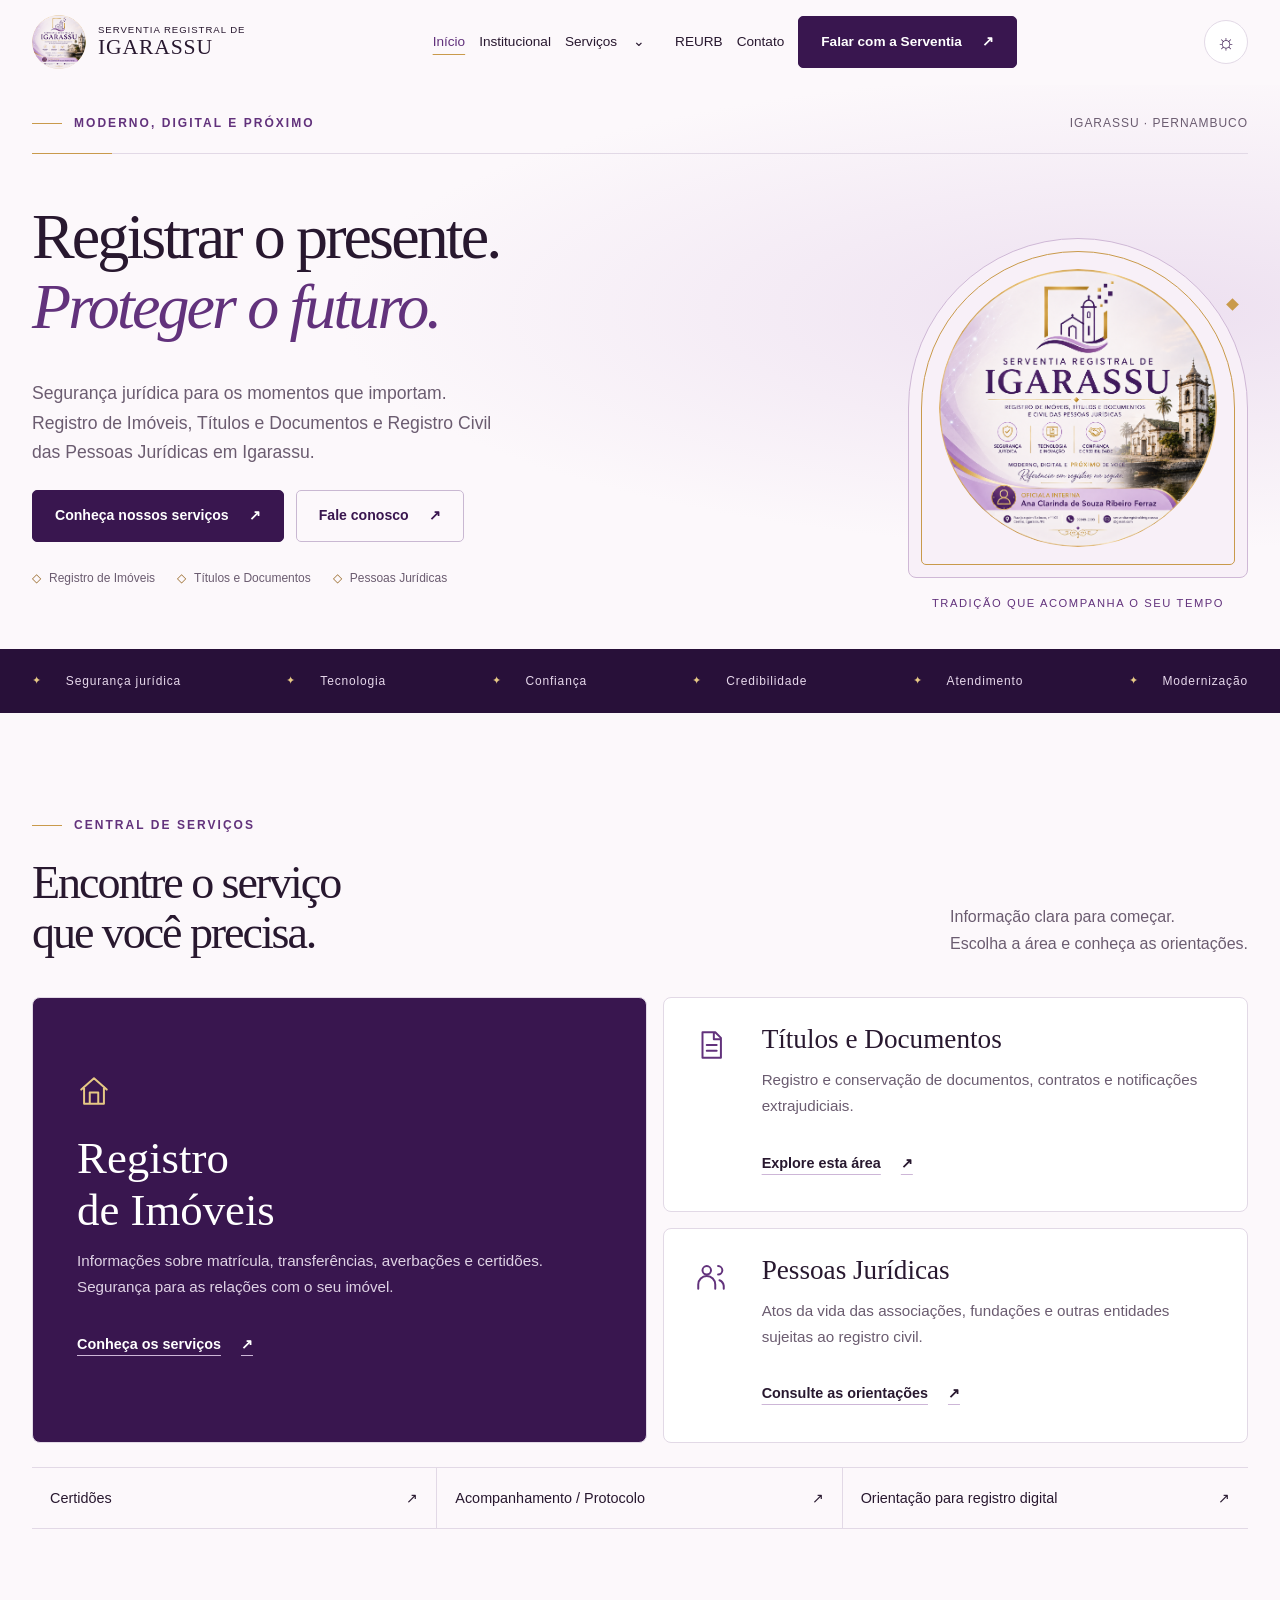
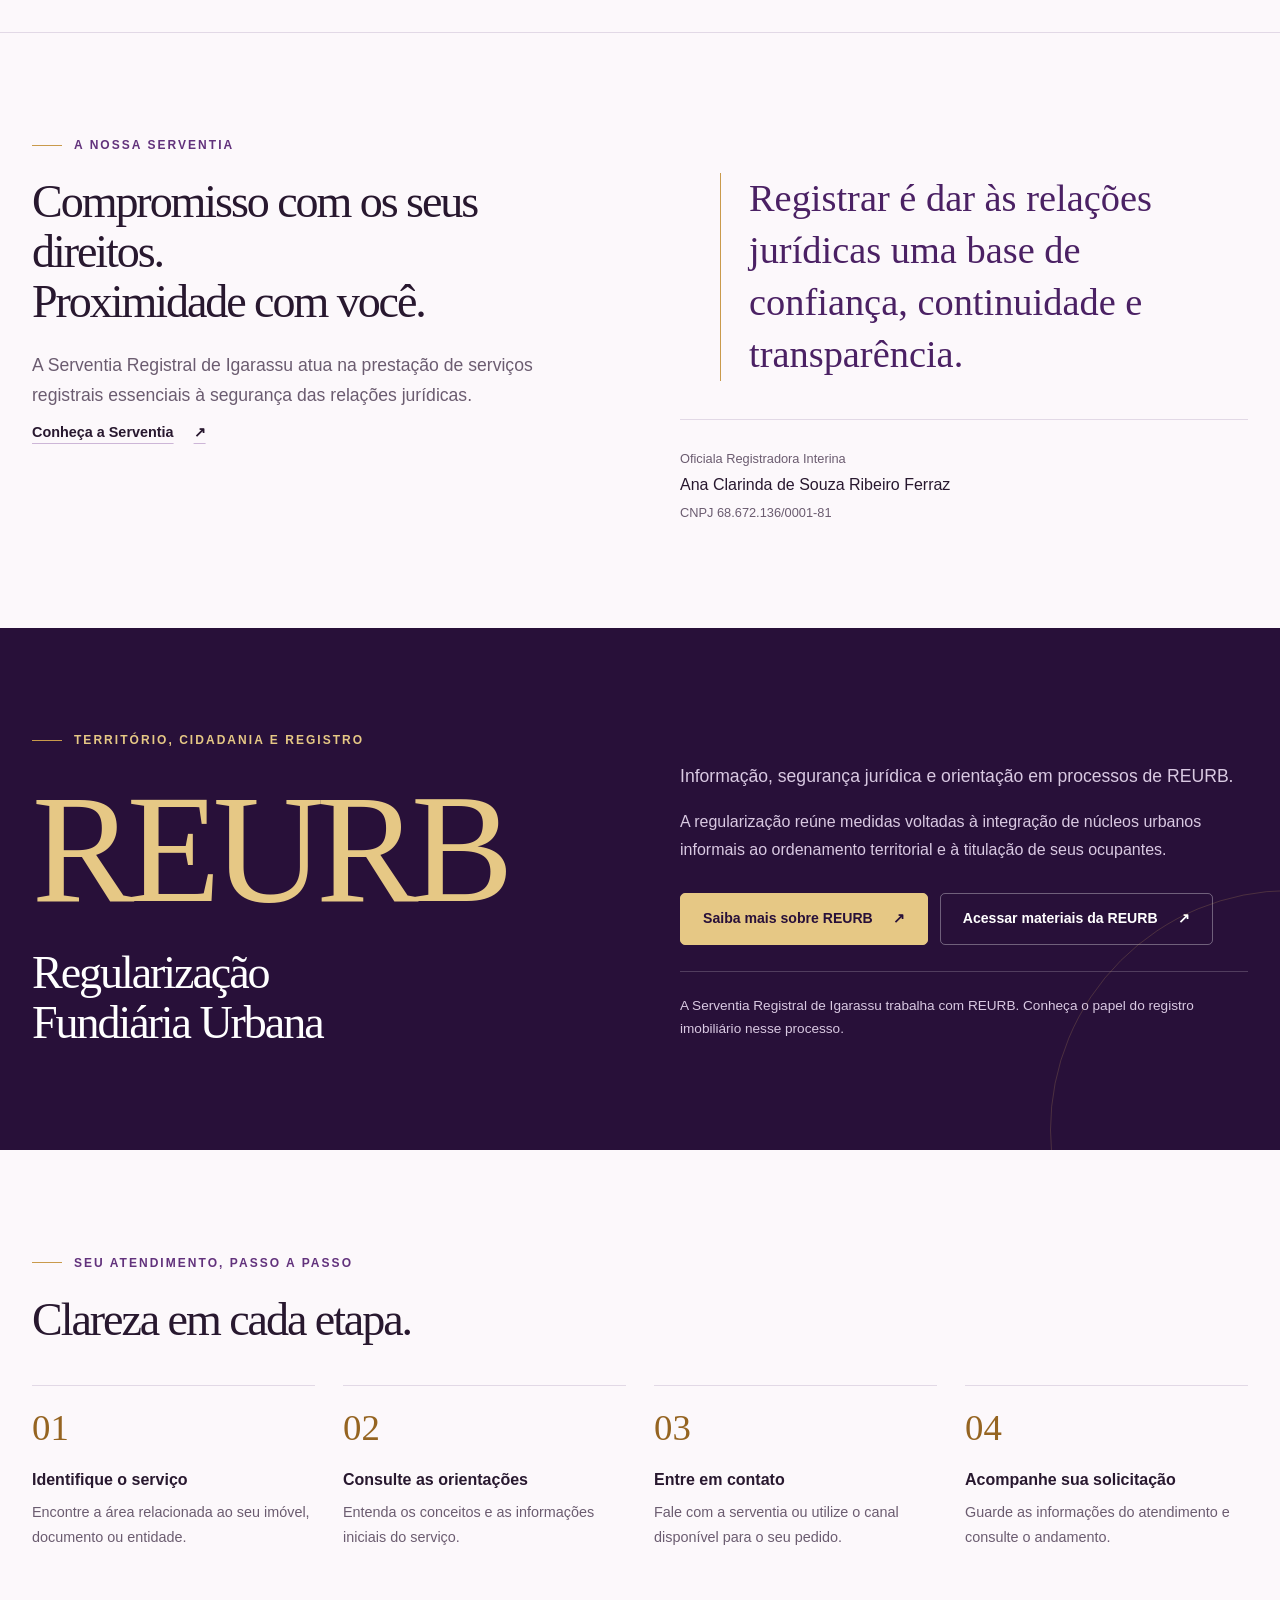
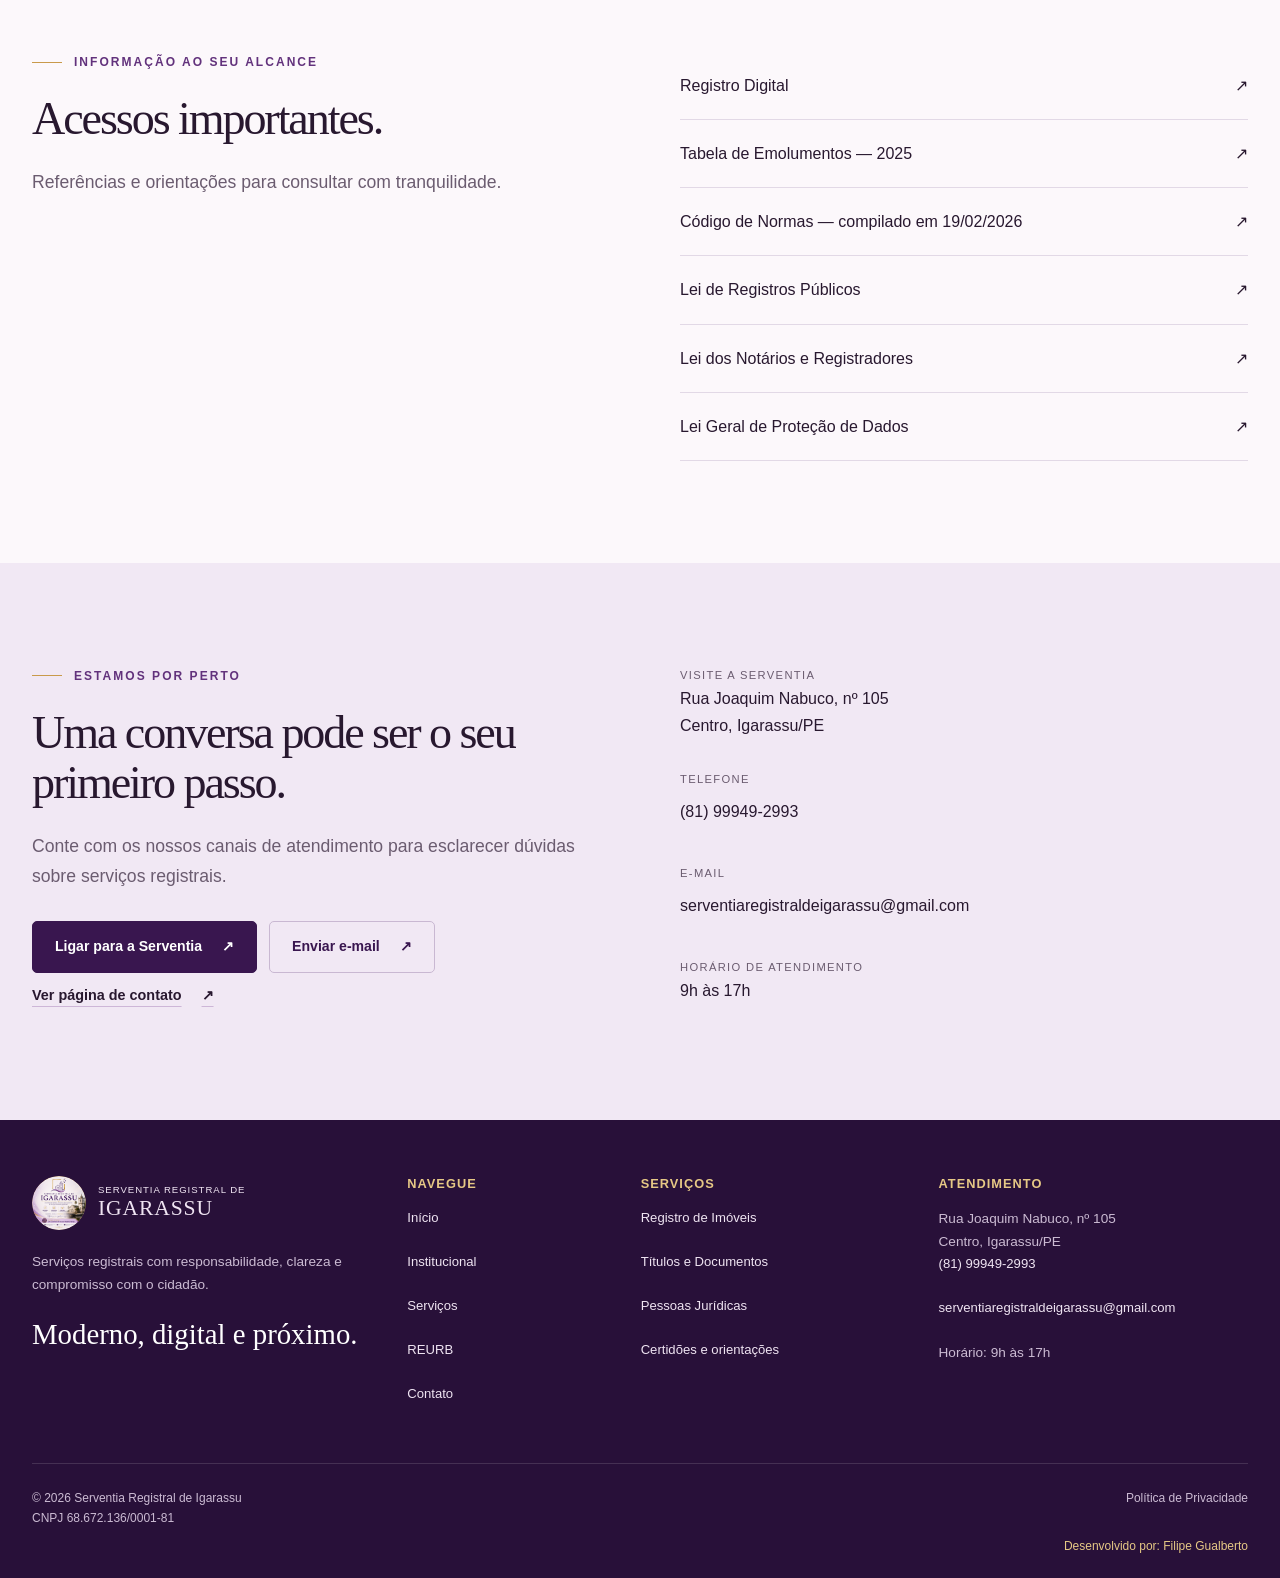
==== index.html @ 83f75b39 "first commit" ====
<!doctype html>
<html lang="pt-BR"><head><meta charset="UTF-8"><meta name="viewport" content="width=device-width, initial-scale=1"><title>Serventia Registral de Igarassu | Registro de Imóveis, Títulos e Documentos e Pessoas Jurídicas</title><meta name="description" content="Serviços registrais em Igarassu: Registro de Imóveis, Títulos e Documentos, Pessoas Jurídicas e REURB. Atendimento das 9h às 17h."><meta name="theme-color" content="#39164f"><link rel="icon" type="image/png" href="img/logo.png"><!-- TODO: definir SITE_CONFIG.siteUrl para inserir canonical e og:url com o domínio oficial. --><meta property="og:type" content="website"><meta property="og:locale" content="pt_BR"><meta property="og:site_name" content="Serventia Registral de Igarassu"><meta property="og:title" content="Serventia Registral de Igarassu | Registro de Imóveis, Títulos e Documentos e Pessoas Jurídicas"><meta property="og:description" content="Serviços registrais em Igarassu: Registro de Imóveis, Títulos e Documentos, Pessoas Jurídicas e REURB. Atendimento das 9h às 17h."><script src="js/theme.js"></script><link rel="stylesheet" href="css/style.css"><script src="js/config.js" defer></script><script src="js/main.js" defer></script></head><body class="home-page"><a class="skip-link" href="#conteudo">Ir para o conteúdo</a><div class="scroll-progress" aria-hidden="true"></div><header class="site-header"><div class="container header-inner"><a class="brand" href="index.html" aria-label="Serventia Registral de Igarassu — Início"><img src="img/logo.png" width="54" height="54" alt="Logo da Serventia Registral de Igarassu"><span><small>Serventia Registral de</small><strong>IGARASSU</strong></span></a><nav class="nav" id="navigation" aria-label="Navegação principal"><a href="index.html" aria-current="page">Início</a><a href="institucional.html" >Institucional</a><div class="dropdown"><div class="dropdown-row"><a href="servicos.html" >Serviços</a><button class="dropdown-toggle" aria-label="Exibir categorias de serviços" aria-expanded="false" aria-controls="service-menu">⌄</button></div><div class="dropdown-menu" id="service-menu" hidden><a href="registro-imoveis.html" >Registro de Imóveis</a><a href="titulos-documentos.html" >Títulos e Documentos</a><a href="pessoas-juridicas.html" >Registro Civil das Pessoas Jurídicas</a></div></div><a href="reurb.html" >REURB</a><a href="contato.html" >Contato</a><a class="button" href="contato.html">Falar com a Serventia<span class="arrow" aria-hidden="true">↗</span></a></nav><div class="header-actions"><button class="theme-toggle" type="button" aria-label="Ativar modo escuro" aria-pressed="false"><span class="theme-sun" aria-hidden="true">☼</span><span class="theme-moon" aria-hidden="true">☾</span></button><button class="menu-toggle" aria-label="Abrir menu" aria-controls="navigation" aria-expanded="false"><span></span><span></span></button></div></div></header><div class="menu-backdrop" hidden></div><main id="conteudo"><section class="hero"><div class="container"><div class="hero-topline"><span class="eyebrow">Moderno, digital e próximo</span><span class="hero-location">IGARASSU · PERNAMBUCO</span></div><div class="hero-layout"><div class="hero-copy"><h1>Registrar o presente.<br><em>Proteger o futuro.</em></h1></div><div class="hero-art"><div class="brand-panel"><img src="img/logo.png" width="1254" height="1254" alt="Identidade oficial da Serventia Registral de Igarassu"></div><p class="hero-signature">Tradição que acompanha o seu tempo</p></div><div class="hero-bottom"><div><p class="lead">Segurança jurídica para os momentos que importam. Registro de Imóveis, Títulos e Documentos e Registro Civil das Pessoas Jurídicas em Igarassu.</p><div class="actions"><a class="button" href="servicos.html">Conheça nossos serviços<span class="arrow" aria-hidden="true">↗</span></a><a class="button secondary" href="contato.html">Fale conosco<span class="arrow" aria-hidden="true">↗</span></a></div><div class="hero-services"><span>Registro de Imóveis</span><span>Títulos e Documentos</span><span>Pessoas Jurídicas</span></div></div></div></div></div></section><div class="principles"><div class="container principle-track"><span>Segurança jurídica</span><span>Tecnologia</span><span>Confiança</span><span>Credibilidade</span><span>Atendimento</span><span>Modernização</span></div></div><section class="section"><div class="container"><div class="section-heading reveal"><div><div class="eyebrow">Central de serviços</div><h2>Encontre o serviço<br>que você precisa.</h2></div><p>Informação clara para começar.<br>Escolha a área e conheça as orientações.</p></div><div class="service-grid"><article class="service-card featured reveal"><svg class="icon" viewBox="0 0 24 24" aria-hidden="true"><path d="m3 11 9-8 9 8M5 9v12h14V9M9 21v-8h6v8"/></svg><h3>Registro<br>de Imóveis</h3><p>Informações sobre matrícula, transferências, averbações e certidões. Segurança para as relações com o seu imóvel.</p><a class="text-link" href="registro-imoveis.html">Conheça os serviços<span class="arrow" aria-hidden="true">↗</span></a></article><article class="service-card reveal" data-delay="100"><svg class="icon" viewBox="0 0 24 24" aria-hidden="true"><path d="M6 3h9l4 4v14H6zM14 3v5h5M9 12h7M9 16h7"/></svg><h3>Títulos e Documentos</h3><p>Registro e conservação de documentos, contratos e notificações extrajudiciais.</p><a class="text-link" href="titulos-documentos.html">Explore esta área<span class="arrow" aria-hidden="true">↗</span></a></article><article class="service-card reveal" data-delay="200"><svg class="icon" viewBox="0 0 24 24" aria-hidden="true"><circle cx="9" cy="8" r="3"/><path d="M3 21v-3a6 6 0 0 1 12 0v3M17 5a3 3 0 0 1 0 6M18 15a5 5 0 0 1 3 4v2"/></svg><h3>Pessoas Jurídicas</h3><p>Atos da vida das associações, fundações e outras entidades sujeitas ao registro civil.</p><a class="text-link" href="pessoas-juridicas.html">Consulte as orientações<span class="arrow" aria-hidden="true">↗</span></a></article></div><div class="shortcuts"><a href="contato.html?servico=certidoes">Certidões <span class="arrow" aria-hidden="true">↗</span></a><a href="contato.html?servico=protocolo">Acompanhamento / Protocolo <span class="arrow" aria-hidden="true">↗</span></a><!-- TODO: configurar URL oficial do registro digital em config.js --><a href="contato.html?servico=digital" data-config-link="registroDigital">Orientação para registro digital <span class="arrow" aria-hidden="true">↗</span></a></div></div></section><section class="section institutional-home"><div class="container split"><div class="reveal"><div class="eyebrow">A nossa serventia</div><h2>Compromisso com os seus direitos.<br>Proximidade com você.</h2><p class="lead">A Serventia Registral de Igarassu atua na prestação de serviços registrais essenciais à segurança das relações jurídicas.</p><a class="text-link" href="institucional.html">Conheça a Serventia<span class="arrow" aria-hidden="true">↗</span></a></div><div class="reveal reveal-right"><blockquote class="editorial-quote">Registrar é dar às relações jurídicas uma base de confiança, continuidade e transparência.</blockquote><div class="official"><small>Oficiala Registradora Interina</small><strong>Ana Clarinda de Souza Ribeiro Ferraz</strong><small>CNPJ 68.672.136/0001-81</small></div></div></div></section><section class="section reurb-feature"><div class="container split"><div class="reveal"><div class="eyebrow">Território, cidadania e registro</div><span class="display">REURB</span><h2>Regularização<br>Fundiária Urbana</h2></div><div class="reveal"><p class="lead">Informação, segurança jurídica e orientação em processos de REURB.</p><p>A regularização reúne medidas voltadas à integração de núcleos urbanos informais ao ordenamento territorial e à titulação de seus ocupantes.</p><div class="actions"><a class="button gold" href="reurb.html">Saiba mais sobre REURB<span class="arrow" aria-hidden="true">↗</span></a><a class="button secondary reurb-drive" href="https://drive.google.com/drive/folders/1uuD1lrPmMU7AxN7tnDuBhAUB9ZWE62L7" target="_blank" rel="noopener noreferrer">Acessar materiais da REURB <span class="arrow" aria-hidden="true">↗</span></a></div><p class="reurb-note">A Serventia Registral de Igarassu trabalha com REURB. Conheça o papel do registro imobiliário nesse processo.</p></div></div></section><section class="section"><div class="container"><div class="eyebrow">Seu atendimento, passo a passo</div><h2>Clareza em cada etapa.</h2><div class="journey"><article class="reveal" data-delay="0"><span class="step">01</span><h3>Identifique o serviço</h3><p>Encontre a área relacionada ao seu imóvel, documento ou entidade.</p></article><article class="reveal" data-delay="80"><span class="step">02</span><h3>Consulte as orientações</h3><p>Entenda os conceitos e as informações iniciais do serviço.</p></article><article class="reveal" data-delay="160"><span class="step">03</span><h3>Entre em contato</h3><p>Fale com a serventia ou utilize o canal disponível para o seu pedido.</p></article><article class="reveal" data-delay="240"><span class="step">04</span><h3>Acompanhe sua solicitação</h3><p>Guarde as informações do atendimento e consulte o andamento.</p></article></div></div></section><section class="section" style="padding-top:0"><div class="container split"><div><div class="eyebrow">Informação ao seu alcance</div><h2>Acessos importantes.</h2><p class="lead">Referências e orientações para consultar com tranquilidade.</p></div><div class="legal-links"><a href="https://ridigital.org.br/" target="_blank" rel="noopener noreferrer">Registro Digital <span aria-hidden="true">↗</span><span class="visually-hidden"> (abre em nova aba)</span></a><a href="https://portal.tjpe.jus.br/documents/d/corregedoria/tabela-emolumentos-2025-pdf" target="_blank" rel="noopener noreferrer">Tabela de Emolumentos — 2025 <span aria-hidden="true">↗</span><span class="visually-hidden"> (abre em nova aba)</span></a><a href="https://portal.tjpe.jus.br/documents/d/corregedoria/codigo-de-normas-compilado-novo-19-02-2026-pdf" target="_blank" rel="noopener noreferrer">Código de Normas — compilado em 19/02/2026 <span aria-hidden="true">↗</span><span class="visually-hidden"> (abre em nova aba)</span></a><a href="https://www.planalto.gov.br/ccivil_03/leis/l6015compilada.htm" target="_blank" rel="noopener noreferrer">Lei de Registros Públicos <span aria-hidden="true">↗</span><span class="visually-hidden"> (abre em nova aba)</span></a><a href="https://www.planalto.gov.br/ccivil_03/leis/l8935.htm" target="_blank" rel="noopener noreferrer">Lei dos Notários e Registradores <span aria-hidden="true">↗</span><span class="visually-hidden"> (abre em nova aba)</span></a><a href="https://www.planalto.gov.br/ccivil_03/_ato2015-2018/2018/lei/l13709.htm" target="_blank" rel="noopener noreferrer">Lei Geral de Proteção de Dados <span aria-hidden="true">↗</span><span class="visually-hidden"> (abre em nova aba)</span></a></div></div></section><section class="section contact-banner"><div class="container split"><div class="reveal"><div class="eyebrow">Estamos por perto</div><h2>Uma conversa pode ser o seu primeiro passo.</h2><p class="lead">Conte com os nossos canais de atendimento para esclarecer dúvidas sobre serviços registrais.</p><div class="actions"><a class="button" href="tel:+5581999492993">Ligar para a Serventia <span class="arrow" aria-hidden="true">↗</span></a><a class="button secondary" href="https://mail.google.com/mail/?view=cm&amp;fs=1&amp;to=serventiaregistraldeigarassu%40gmail.com&amp;su=&amp;body=" target="_blank" rel="noopener noreferrer">Enviar e-mail <span class="arrow" aria-hidden="true">↗</span></a></div><a class="text-link" href="contato.html">Ver página de contato<span class="arrow" aria-hidden="true">↗</span></a></div><div class="contact-lines reveal"><div><small>Visite a serventia</small>Rua Joaquim Nabuco, nº 105<br>Centro, Igarassu/PE</div><div><small>Telefone</small><a href="tel:+5581999492993">(81) 99949-2993</a></div><div><small>E-mail</small><a href="https://mail.google.com/mail/?view=cm&amp;fs=1&amp;to=serventiaregistraldeigarassu%40gmail.com&amp;su=&amp;body=" target="_blank" rel="noopener noreferrer">serventiaregistraldeigarassu@gmail.com</a></div><div><small>Horário de atendimento</small>9h às 17h</div></div></div></section></main><footer class="site-footer"><div class="container"><div class="footer-grid"><div><a class="brand" href="index.html" aria-label="Serventia Registral de Igarassu — Início"><img src="img/logo.png" width="54" height="54" alt="Logo da Serventia Registral de Igarassu"><span><small>Serventia Registral de</small><strong>IGARASSU</strong></span></a><p>Serviços registrais com responsabilidade, clareza e compromisso com o cidadão.</p><div class="footer-tagline">Moderno, digital e próximo.</div></div><div><h2>NAVEGUE</h2><a href="index.html">Início</a><a href="institucional.html">Institucional</a><a href="servicos.html">Serviços</a><a href="reurb.html">REURB</a><a href="contato.html">Contato</a></div><div><h2>SERVIÇOS</h2><a href="registro-imoveis.html">Registro de Imóveis</a><a href="titulos-documentos.html">Títulos e Documentos</a><a href="pessoas-juridicas.html">Pessoas Jurídicas</a><a href="contato.html?servico=certidoes">Certidões e orientações</a></div><div><h2>ATENDIMENTO</h2><p>Rua Joaquim Nabuco, nº 105<br>Centro, Igarassu/PE</p><a href="tel:+5581999492993">(81) 99949-2993</a><a href="https://mail.google.com/mail/?view=cm&amp;fs=1&amp;to=serventiaregistraldeigarassu%40gmail.com&amp;su=&amp;body=" target="_blank" rel="noopener noreferrer">serventiaregistraldeigarassu@gmail.com</a><p>Horário: 9h às 17h</p></div></div><div class="footer-bottom"><span>© <span data-year>2026</span> Serventia Registral de Igarassu<br>CNPJ 68.672.136/0001-81</span><div class="footer-credit"><a href="politica-privacidade.html">Política de Privacidade</a><span>Desenvolvido por: Filipe Gualberto</span></div></div></div></footer></body></html>
---- css/style.css ----
/* 1. Reset */
*,*::before,*::after{box-sizing:border-box}body,h1,h2,h3,p,figure{margin:0}img,svg{max-width:100%}button,input,textarea,select{font:inherit}button,a{-webkit-tap-highlight-color:transparent}button{cursor:pointer}a{color:inherit}img{display:block}button{color:inherit}[hidden]{display:none!important}
/* 2. Variáveis */
:root{--purple-950:#281039;--purple-900:#39164f;--purple-800:#4b2164;--purple-700:#62327c;--purple-500:#8752a0;--gold-700:#956421;--gold-600:#c99a4b;--gold-500:#d2a65c;--gold-300:#e6c885;--lilac-200:#e5d3eb;--lilac-100:#f1e8f4;--pearl:#fcf8fb;--surface:#fff;--text:#28182f;--text-soft:#6b5c70;--line:#e2d9e6;--container:1240px;--radius-sm:8px;--radius-md:18px;--radius-lg:28px;--shadow:0 16px 40px #2d123d0b;--header-height:84px;--space:clamp(64px,8vw,112px);--transition:280ms cubic-bezier(.2,.7,.3,1)}
/* 3. Base */
html{scroll-behavior:smooth;scroll-padding-top:110px}body{background:var(--pearl);color:var(--text);font-family:Arial,Helvetica,sans-serif;font-size:16px;line-height:1.7}a{text-decoration:none}p+p{margin-top:16px}::selection{background:var(--lilac-200)}:focus-visible{outline:3px solid var(--gold-700);outline-offset:5px}main{min-height:65vh}section[id]{scroll-margin-top:110px}
/* 4. Tipografia */
h1,h2,.display{font-family:Georgia,'Times New Roman',serif;font-weight:400;letter-spacing:-.045em;line-height:1.08}h1{font-size:clamp(2.5rem,5.2vw,5rem)}h2{font-size:clamp(2rem,3.6vw,3.5rem)}h3{font-size:1.18rem;line-height:1.35}p{color:var(--text-soft)}.eyebrow{font-size:.75rem;letter-spacing:.17em;text-transform:uppercase;font-weight:700;display:flex;align-items:center;gap:12px;margin-bottom:22px;color:var(--purple-700)}.eyebrow::before{content:'';width:30px;height:1px;background:var(--gold-600)}.lead{font-size:1.1rem;max-width:620px;margin-top:24px}.muted{color:var(--text-soft)}
/* 5. Utilitários */
.container{width:min(var(--container),calc(100% - 40px));margin-inline:auto}.section{padding-block:var(--space)}.split{display:grid;gap:40px}.section-heading{display:flex;flex-direction:column;gap:24px;margin-bottom:40px}.section-heading p{max-width:370px}.actions{display:flex;flex-wrap:wrap;gap:12px;margin-top:30px}.skip-link{position:fixed;top:-100px;left:16px;background:white;padding:12px;z-index:100}.skip-link:focus{top:8px}.icon{width:26px;height:26px;fill:none;stroke:currentColor;stroke-width:1.4;stroke-linecap:round;stroke-linejoin:round;flex-shrink:0}.arrow{display:inline-block;transition:transform var(--transition)}.button:hover .arrow,.text-link:hover .arrow{transform:translateX(4px)}.button{display:inline-flex;align-items:center;justify-content:center;gap:20px;min-height:50px;padding:13px 22px;border:1px solid var(--purple-900);background:var(--purple-900);color:white;border-radius:5px;font-size:.88rem;font-weight:600;transition:background var(--transition),transform var(--transition)}.button:hover{background:var(--purple-700);transform:translateY(-2px)}.button:active{transform:translateY(1px)}.button.secondary{background:transparent;color:var(--purple-900);border-color:#c9b8d2}.button.gold{background:var(--gold-300);border-color:var(--gold-300);color:var(--purple-950)}.text-link{display:inline-flex;align-items:center;gap:20px;min-height:44px;font-size:.9rem;font-weight:600;text-decoration:underline;text-underline-offset:6px;text-decoration-color:#cdb6d7}.badge{display:inline-block;border:1px solid var(--line);border-radius:30px;padding:6px 13px;font-size:.75rem}.notice{padding:24px;border-left:3px solid var(--gold-600);background:var(--lilac-100);margin-block:28px}.notice p{color:var(--purple-800)}
.visually-hidden{position:absolute;width:1px;height:1px;padding:0;margin:-1px;overflow:hidden;clip-path:inset(50%);white-space:nowrap;border:0}.privacy-article a{overflow-wrap:anywhere}.source a{display:inline}.legal-links .visually-hidden{display:none}
/* 6. Header */
.site-header{position:sticky;top:0;background:#fcf8fbf5;z-index:30;border-bottom:1px solid transparent;transition:box-shadow var(--transition)}.site-header.scrolled{box-shadow:0 4px 25px #28103912;border-color:var(--line)}.header-inner{min-height:var(--header-height);display:flex;align-items:center;justify-content:space-between;gap:20px}.brand{display:flex;align-items:center;gap:12px;line-height:1.25}.brand img{width:54px;height:54px;object-fit:contain;border-radius:50%}.brand small{display:block;font-size:.6rem;letter-spacing:.1em;text-transform:uppercase}.brand strong{font:400 1.35rem Georgia,serif;letter-spacing:.04em}.nav{display:flex;gap:14px;align-items:center}.nav a,.dropdown-toggle{font-size:.85rem;min-height:44px;display:inline-flex;align-items:center}.nav a[aria-current=page]{color:var(--purple-700);text-decoration:underline;text-underline-offset:8px;text-decoration-color:var(--gold-600)}.dropdown{position:relative}.dropdown-row{display:flex;align-items:center}.dropdown-toggle{border:0;background:transparent;justify-content:center;min-width:44px}.dropdown-menu{position:absolute;top:100%;left:-20px;width:290px;padding:12px 20px;background:white;border:1px solid var(--line);box-shadow:var(--shadow);border-radius:8px}.dropdown-menu a{display:flex;padding-block:6px}.menu-toggle{display:none;border:1px solid var(--line);background:white;width:48px;height:48px;border-radius:50%;position:relative}.menu-toggle span{position:absolute;width:19px;height:1px;background:var(--purple-900);left:14px;top:19px;transition:transform var(--transition)}.menu-toggle span+span{top:27px}.menu-toggle[aria-expanded=true] span{transform:translateY(4px) rotate(45deg)}.menu-toggle[aria-expanded=true] span+span{transform:translateY(-4px) rotate(-45deg)}.menu-backdrop{position:fixed;inset:84px 0 0;background:#18062366;z-index:29}.scroll-progress{position:fixed;top:0;left:0;height:2px;width:100%;transform:scaleX(0);transform-origin:left;background:var(--gold-600);z-index:40}
/* 7. Componentes */
.service-grid{display:grid;gap:16px}.service-card{padding:30px;background:white;border:1px solid var(--line);border-radius:var(--radius-sm);display:flex;flex-direction:column;align-items:flex-start;transition:transform var(--transition),box-shadow var(--transition),border-color var(--transition)}.service-card:hover,.service-card:focus-within{transform:translateY(-4px);box-shadow:var(--shadow);border-color:var(--gold-600)}.service-card .icon{margin-bottom:24px;color:var(--purple-700);width:34px;height:34px}.service-card h3{font:400 1.7rem Georgia,serif;margin-bottom:12px}.service-card p{font-size:.95rem}.service-card .text-link{margin-top:22px}.service-card.featured{background:var(--purple-900);color:white;position:relative;overflow:hidden}.service-card.featured p{color:#dfd2e5}.service-card.featured .icon{color:var(--gold-300)}.shortcuts{display:grid;border-block:1px solid var(--line);margin-top:24px}.shortcuts a{padding:18px 8px;display:flex;justify-content:space-between;gap:14px;border-bottom:1px solid var(--line);font-size:.9rem}.shortcuts a:last-child{border-bottom:0}.shortcuts a:hover{color:var(--purple-700);background:var(--lilac-100)}.accordion{border-top:1px solid var(--line)}.accordion details{border-bottom:1px solid var(--line)}.accordion summary{list-style:none;cursor:pointer;min-height:64px;padding:20px 34px 20px 0;font-weight:600;position:relative;line-height:1.5}.accordion summary::-webkit-details-marker{display:none}.accordion summary::after{content:'+';position:absolute;right:6px;color:var(--purple-700);font-size:1.4rem;top:14px;font-weight:400}.accordion details[open] summary::after{content:'−'}.accordion .answer{padding:0 24px 24px 0;max-width:820px;animation:fade .25s ease}.breadcrumb{display:flex;flex-wrap:wrap;gap:10px;font-size:.8rem;color:var(--text-soft);margin-bottom:34px}.breadcrumb a{min-height:44px;display:inline-flex;align-items:center}.breadcrumb span{align-self:center}.compact-cta{margin-top:45px;padding:30px;background:var(--lilac-100);display:flex;flex-direction:column;gap:22px;border-radius:8px}.compact-cta h2{font-size:2rem}.legal-links{display:grid;gap:0}.legal-links a{padding:20px 0;border-bottom:1px solid var(--line);display:flex;justify-content:space-between;gap:16px}.legal-links a:hover{color:var(--purple-700)}
/* 8. Home */
.hero{position:relative;overflow:hidden;padding:40px 0 0;background:radial-gradient(ellipse at 90% 40%,#ede0f0 0,transparent 50%),var(--pearl)}.hero-topline{display:flex;justify-content:space-between;gap:20px;border-bottom:1px solid var(--line);padding-bottom:20px;margin-bottom:40px}.hero-topline .eyebrow{margin:0}.hero-location{font-size:.75rem;color:var(--text-soft);letter-spacing:.08em}.hero-layout{display:grid;gap:36px;position:relative}.hero h1{max-width:840px;position:relative;z-index:2}.hero h1 em{font-weight:400;color:var(--purple-700)}.hero-bottom{display:grid;gap:28px;margin-top:28px;padding-bottom:50px}.hero-bottom p{max-width:460px}.hero .actions{margin-top:22px}.brand-panel{position:relative;display:flex;align-items:center;justify-content:center;padding:30px;border:1px solid #cfb8d6;border-radius:50% 50% 8px 8px;background:#f8f0f8;max-width:360px;aspect-ratio:1;margin-inline:auto;isolation:isolate}.brand-panel::before{content:'';position:absolute;inset:12px;border:1px solid var(--gold-600);border-radius:50% 50% 5px 5px;z-index:-1}.brand-panel img{width:100%;height:auto;object-fit:contain;border-radius:50%}.brand-panel::after{content:'';position:absolute;width:9px;height:9px;background:var(--gold-600);top:18%;right:3%;transform:rotate(45deg);animation:float 7s ease-in-out infinite}.hero-signature{font-size:.7rem;letter-spacing:.14em;text-transform:uppercase;color:var(--purple-700);text-align:center;margin-top:16px}.hero-services{display:flex;flex-wrap:wrap;gap:12px 22px;margin-top:26px;font-size:.75rem;color:var(--text-soft)}.hero-services span::before{content:'◇';color:var(--gold-700);margin-right:8px}.principles{background:var(--purple-950);color:#e7d8ec;overflow:hidden}.principle-track{display:flex;flex-wrap:wrap;justify-content:space-between;gap:14px 24px;padding-block:22px;font-size:.75rem;letter-spacing:.07em}.principle-track span{display:flex;align-items:center;gap:24px}.principle-track span::before{content:'✦';font-size:.7rem;color:var(--gold-300)}.institutional-home{border-top:1px solid var(--line)}.editorial-quote{font:400 clamp(1.6rem,3vw,2.6rem)/1.35 Georgia,serif;color:var(--purple-800);padding-left:28px;border-left:1px solid var(--gold-600)}.official{margin-top:28px;padding-top:24px;border-top:1px solid var(--line)}.official strong{display:block;font-weight:500;color:var(--text)}.official small{font-size:.8rem;color:var(--text-soft)}.reurb-feature{background:var(--purple-950);color:white;position:relative;overflow:hidden}.reurb-feature::after{content:'';position:absolute;width:480px;height:480px;border:1px solid #d2a65c35;border-radius:50%;right:-250px;bottom:-220px;pointer-events:none;animation:float 12s ease-in-out infinite}.reurb-feature .eyebrow{color:var(--gold-300)}.reurb-feature p{color:#d9c9e2}.reurb-feature .display{font-size:clamp(4rem,12vw,10rem);color:#e6c885;line-height:1;letter-spacing:-.05em}.reurb-feature h2{margin-top:22px}.reurb-feature .split{align-items:center}.reurb-note{border-top:1px solid #ffffff30;padding-top:22px;margin-top:26px;font-size:.85rem}.journey{display:grid;gap:28px;counter-reset:step;margin-top:40px}.journey article{border-top:1px solid var(--line);padding-top:20px}.step{font:400 2.3rem Georgia,serif;color:var(--gold-700);display:block;margin-bottom:20px}.journey h3{font-size:1rem;margin-bottom:10px}.journey p{font-size:.9rem}.contact-banner{background:var(--lilac-100)}.contact-banner h2{max-width:540px}.contact-lines{display:grid;gap:18px}.contact-lines a{overflow-wrap:anywhere;min-height:44px;display:inline-flex;align-items:center}.contact-lines small{display:block;color:var(--text-soft);text-transform:uppercase;letter-spacing:.12em;font-size:.7rem}
/* 9. Institucional */
.institutional-panel{position:relative;background:var(--lilac-100);padding:30px;border-radius:160px 160px 8px 8px;border:1px solid #d7bddf}.institutional-panel img{width:100%;max-height:600px;object-fit:contain}.institutional-fallback{padding:80px 24px;text-align:center;font:400 2.5rem/1.3 Georgia,serif;color:var(--purple-700)}.institutional-fallback small{display:block;font:400 .8rem Arial,sans-serif;margin-top:25px}.values{display:grid;gap:26px}.values article{padding-top:24px;border-top:1px solid var(--gold-600)}.values h3{margin-bottom:15px}
/* 10. Serviços */
.category-nav{display:flex;flex-wrap:wrap;gap:10px;margin-bottom:45px}.category-nav a{border:1px solid var(--line);padding:10px 18px;border-radius:30px;min-height:44px;font-size:.85rem}.category-nav a:hover{background:var(--purple-900);color:white}.service-chapter{display:grid;gap:24px;padding:40px 0;border-top:1px solid var(--line)}.service-chapter .chapter-number{font:400 3rem Georgia,serif;color:var(--gold-700)}.service-chapter h2{font-size:2.2rem;margin-bottom:16px}.service-chapter .icon{width:52px;height:52px;color:var(--purple-700)}
/* 11. Páginas internas */
.inner-hero{padding:24px 0 65px;border-bottom:1px solid var(--line);background:linear-gradient(115deg,var(--pearl),var(--lilac-100));overflow:hidden}.inner-hero h1{max-width:900px}.inner-hero .lead{max-width:710px}.reading-layout{display:grid;gap:40px}.side-nav{border-top:1px solid var(--gold-600);padding-top:20px;align-self:start}.side-nav strong{font-size:.8rem;text-transform:uppercase;letter-spacing:.09em}.side-nav a{display:block;padding-block:9px;font-size:.9rem;min-height:44px}.reading-content{min-width:0}.reading-content>section{margin-bottom:50px}.reading-content h2{font-size:2rem;margin-bottom:24px}.reading-content h3{margin:24px 0 10px}.source{font-size:.8rem;margin-top:22px}.source a{text-decoration:underline;text-underline-offset:4px}.privacy-article{max-width:820px}.privacy-article section+section{margin-top:40px}.privacy-article h2{font-size:1.7rem;margin-bottom:16px}
/* 12. REURB */
.reurb-page .inner-hero{background:var(--purple-950);color:white}.reurb-page .inner-hero .lead,.reurb-page .breadcrumb{color:#decee6}.reurb-page .inner-hero .eyebrow{color:var(--gold-300)}.reurb-stages{display:grid;gap:16px;margin-top:30px}.reurb-stages article{padding:28px;background:white;border:1px solid var(--line)}.reurb-stages h3{margin-bottom:12px}.reurb-stages .step{margin-bottom:14px}
/* 13. Contato */
.contact-cards{display:grid;gap:16px;margin-bottom:48px}.contact-card{background:white;border:1px solid var(--line);padding:24px;min-width:0}.contact-card .icon{color:var(--gold-700);margin-bottom:15px}.contact-card h2{font:600 1rem Arial,sans-serif;letter-spacing:0;margin-bottom:15px}.contact-card a{overflow-wrap:anywhere}.contact-card p{font-size:.95rem}.contact-form{padding:28px;background:white;border:1px solid var(--line);border-radius:var(--radius-sm)}.contact-form h2{margin-bottom:18px;font-size:2.2rem}.form-grid{display:grid;gap:20px;margin-top:28px}.field label{display:block;font-size:.85rem;font-weight:600;margin-bottom:8px}input,select,textarea{width:100%;min-width:0;border:1px solid #bcaec2;border-radius:5px;background:var(--pearl);padding:12px;color:var(--text);min-height:48px}textarea{resize:vertical;min-height:150px}input[aria-invalid=true],textarea[aria-invalid=true],select[aria-invalid=true]{border-color:#a32142}.error{display:block;color:#a32142;font-size:.8rem;margin-top:5px}.checkbox{display:flex;align-items:flex-start;gap:12px;margin-top:22px;font-size:.85rem}.checkbox input{width:20px;min-height:20px;flex:0 0 20px;margin-top:4px}.checkbox a{text-decoration:underline}.form-status{margin-top:16px;color:var(--purple-700)}.contact-aside h2{font-size:2rem;margin-bottom:20px}.contact-aside p{margin-bottom:25px}.map-link{display:block;margin-top:20px;padding:30px;background:var(--lilac-100);border:1px solid var(--line)}.pending-channel{padding:15px 0;border-bottom:1px solid var(--line);display:flex;flex-wrap:wrap;gap:8px;justify-content:space-between;font-size:.9rem}.pending-channel small{color:var(--text-soft)}
/* 14. Footer */
.site-footer{background:var(--purple-950);color:#efe4f2;padding:56px 0 22px}.footer-grid{display:grid;gap:36px}.site-footer .brand{margin-bottom:20px}.site-footer p{color:#cbbbd3;font-size:.85rem;max-width:330px}.site-footer h2{font:600 .8rem Arial,sans-serif;letter-spacing:.08em;margin-bottom:16px;color:var(--gold-300)}.site-footer a:not(.brand){display:block;min-height:44px;font-size:.82rem;overflow-wrap:anywhere}.site-footer a:hover{text-decoration:underline;text-underline-offset:5px}.footer-bottom{display:flex;flex-wrap:wrap;justify-content:space-between;gap:12px;border-top:1px solid #ffffff22;margin-top:36px;padding-top:24px;font-size:.75rem;color:#cbbbd3}.footer-bottom a{font-size:.75rem!important}.footer-tagline{font:400 1.8rem Georgia,serif;margin-top:22px;color:#fff}
/* 15. Animações */
@keyframes fade{from{opacity:0;transform:translateY(8px)}to{opacity:1;transform:none}}@keyframes float{50%{transform:translateY(-10px) rotate(6deg)}}.hero h1{animation:fade .8s both}.hero .actions{animation:fade .8s .15s both}.motion-ready .reveal:not(.visible){opacity:0;transform:translateY(20px)}.motion-ready .reveal-left:not(.visible){transform:translateX(-20px)}.motion-ready .reveal-right:not(.visible){transform:translateX(20px)}.motion-ready .reveal-scale:not(.visible){transform:scale(.97)}.reveal{transition:opacity .7s ease,transform .7s ease;transition-delay:var(--delay,0ms)}
/* 16. Responsividade — base mobile first */
@media(min-width:600px){.container{width:min(var(--container),calc(100% - 64px))}.contact-cards,.values{grid-template-columns:repeat(2,minmax(0,1fr))}.journey{grid-template-columns:repeat(2,minmax(0,1fr))}.form-grid{grid-template-columns:repeat(2,minmax(0,1fr))}.field.full{grid-column:1/-1}.footer-grid{grid-template-columns:1fr 1fr}.shortcuts{grid-template-columns:repeat(3,minmax(0,1fr))}.shortcuts a{border-bottom:0;padding-inline:18px;border-right:1px solid var(--line)}.shortcuts a:last-child{border-right:0}.service-chapter{grid-template-columns:70px 1fr 70px}.reurb-stages{grid-template-columns:1fr 1fr}}
@media(min-width:1000px){.split{grid-template-columns:1fr 1fr;gap:80px}.section-heading{flex-direction:row;align-items:end;justify-content:space-between}.section-heading h2{max-width:650px}.hero{padding-top:28px}.hero-layout{grid-template-columns:minmax(0,1fr) 340px;align-items:center;gap:54px}.hero h1{font-size:clamp(3rem,5vw,4.8rem)}.hero-bottom{margin-top:26px;padding-bottom:60px}.hero-art{grid-column:2;grid-row:1/3;align-self:center}.hero-copy{grid-column:1}.hero-bottom{grid-column:1}.hero-topline{margin-bottom:48px}.service-grid{grid-template-columns:1.05fr 1fr;grid-template-rows:1fr 1fr}.service-card.featured{grid-row:span 2;justify-content:center;padding:44px}.service-card.featured h3{font-size:2.8rem;max-width:320px}.service-card:not(.featured){padding:26px 30px 26px 98px;position:relative}.service-card:not(.featured) .icon{position:absolute;left:30px;top:30px}.journey{grid-template-columns:repeat(4,minmax(0,1fr))}.values{grid-template-columns:repeat(3,minmax(0,1fr))}.reading-layout{grid-template-columns:220px 1fr;gap:80px}.side-nav{position:sticky;top:115px}.contact-cards{grid-template-columns:repeat(4,minmax(0,1fr))}.footer-grid{grid-template-columns:1.3fr .75fr 1fr 1.2fr;gap:40px}.compact-cta{flex-direction:row;align-items:center;justify-content:space-between}.contact-layout{grid-template-columns:1.3fr .8fr}.contact-form{padding:40px}}
@media(max-width:1099px){.js-enabled .menu-toggle{display:block;flex-shrink:0}.js-enabled .nav{position:fixed;right:0;top:84px;bottom:0;width:min(390px,100%);background:var(--pearl);padding:28px;flex-direction:column;align-items:stretch;overflow-y:auto;visibility:hidden;transform:translateX(100%);transition:transform var(--transition),visibility var(--transition);gap:8px}.js-enabled .nav.open{visibility:visible;transform:translateX(0)}.nav>a:not(.button),.dropdown-row>a{font-size:1.1rem}.dropdown-row{justify-content:space-between}.dropdown-menu{position:static;width:100%;box-shadow:none;background:var(--lilac-100);margin-bottom:16px}.nav .button{margin-top:20px}.menu-open{overflow:hidden}.hero-location{display:none}.header-inner{flex-wrap:wrap}.js-enabled .header-inner{flex-wrap:nowrap}body:not(.js-enabled) .nav{flex-wrap:wrap;padding-bottom:20px}body:not(.js-enabled) .dropdown-menu{display:block!important}.nav.open>a{animation:fade .35s both}.nav.open>a:nth-child(4){animation-delay:.08s}}
@media(max-width:599px){.brand-panel{width:220px;padding:20px}.hero-art{display:none}.hero{padding-top:20px}.hero-topline{margin-bottom:30px}.hero h1{font-size:clamp(2.35rem,9.5vw,3.45rem)}.hero .lead{font-size:1rem}.hero-bottom{margin-top:0;gap:16px;padding-bottom:38px}.hero-layout{gap:20px}.hero .actions{flex-direction:column;align-items:stretch}.hero-services{gap:8px 14px;margin-top:18px}.principle-track{justify-content:flex-start;gap:12px 20px}.principle-track span{gap:10px;font-size:.68rem}.principle-track span:nth-child(n+4){display:none}.service-card{padding:26px}.brand strong{font-size:1.2rem}.brand small{font-size:.55rem}.brand img{width:45px;height:45px}.header-inner{gap:8px}.contact-form{padding:22px}.inner-hero{padding-bottom:42px}.inner-hero h1{font-size:2.5rem;overflow-wrap:break-word}.breadcrumb{margin-bottom:20px}.contact-banner .actions{flex-direction:column}.site-footer{padding-top:42px}}
@media(min-width:1000px){.hero-layout{column-gap:54px;row-gap:14px}.hero-bottom{margin-top:0}.rtd-page .accordion{display:grid;grid-template-columns:1fr 1fr;gap:16px;border:0}.rtd-page .accordion details{border:1px solid var(--line);background:var(--surface);padding-inline:20px;align-self:start;border-radius:8px}.rtd-page .accordion summary{padding-right:26px}.rcpj-page .inner-hero{background:var(--pearl);border-bottom:4px solid var(--purple-900)}.rcpj-page .inner-hero h1{border-left:1px solid var(--gold-600);padding-left:30px}}
.hero-topline{position:relative}.hero-topline::after{content:'';position:absolute;bottom:-1px;left:0;width:80px;height:1px;background:var(--gold-600);animation:line-drift 12s ease-in-out infinite}@keyframes line-drift{50%{transform:translateX(120px)}}
/* 17. Reduced motion */
@media(prefers-reduced-motion:reduce){html{scroll-behavior:auto}*,*::before,*::after{animation:none!important;transition:none!important}.motion-ready .reveal:not(.visible){opacity:1;transform:none}}

/* 18. Tema e correções solicitadas */
.header-actions{display:flex;align-items:center;gap:8px;flex-shrink:0}.theme-toggle{width:44px;height:44px;border:1px solid var(--line);border-radius:50%;background:var(--surface);color:var(--purple-900);display:grid;place-items:center;transition:background var(--transition),color var(--transition),transform var(--transition)}.theme-toggle:hover{transform:rotate(12deg);border-color:var(--gold-600)}.theme-toggle span{grid-area:1/1;font-size:1.3rem;line-height:1}.theme-moon{display:none}[data-theme=dark] .theme-sun{display:none}[data-theme=dark] .theme-moon{display:block}.back-home{padding:0 0 clamp(48px,7vw,88px)}.back-home .container{display:flex;justify-content:center}.footer-credit{display:flex;flex-direction:column;align-items:flex-end;gap:4px}.footer-credit span{color:#e6c885}.map-panel{margin-top:24px;border:1px solid var(--line);background:var(--surface);overflow:hidden}.map-panel iframe{display:block;width:100%;height:260px;border:0}.map-panel .map-link{margin-top:0;border:0;border-top:1px solid var(--line)}.reurb-feature .reurb-drive{color:white;border-color:#ffffff55}.reurb-feature .reurb-drive:hover{background:#ffffff12}

[data-theme=dark]{color-scheme:dark;--purple-950:#16081f;--purple-900:#2b123b;--purple-800:#e4c9ef;--purple-700:#c391d7;--purple-500:#a865c1;--gold-700:#e0b665;--gold-600:#c99a4b;--gold-500:#d2a65c;--gold-300:#efd391;--lilac-200:#42294c;--lilac-100:#25172c;--pearl:#120c16;--surface:#1c1321;--text:#f6edf8;--text-soft:#c9bbce;--line:#493a50;--shadow:0 18px 45px #00000042}.site-header,.hero{transition:background var(--transition),color var(--transition)}[data-theme=dark] .site-header{background:#120c16f4}[data-theme=dark] .hero{background:radial-gradient(ellipse at 90% 40%,#37233f 0,transparent 52%),var(--pearl)}[data-theme=dark] .inner-hero{background:linear-gradient(115deg,#120c16,#25172c)}[data-theme=dark] .service-card,[data-theme=dark] .reurb-stages article,[data-theme=dark] .contact-card,[data-theme=dark] .contact-form,[data-theme=dark] .dropdown-menu{background:var(--surface)}[data-theme=dark] .service-card.featured,[data-theme=dark] .reurb-feature,[data-theme=dark] .site-footer,[data-theme=dark] .principles{background:#16081f}[data-theme=dark] .brand-panel{background:#241529;border-color:#60406d}[data-theme=dark] .institutional-panel{background:#25172c;border-color:#60406d}[data-theme=dark] input,[data-theme=dark] select,[data-theme=dark] textarea{background:#160f1a;border-color:#67586d}[data-theme=dark] .button.secondary{color:var(--text);border-color:#74617c}[data-theme=dark] .contact-banner,[data-theme=dark] .notice,[data-theme=dark] .compact-cta,[data-theme=dark] .map-link,[data-theme=dark] .map-panel{background:var(--lilac-100)}[data-theme=dark] .theme-toggle{color:var(--gold-300)}[data-theme=dark] .js-enabled .nav{background:var(--pearl)}[data-theme=dark] .dropdown-menu{background:var(--surface)}

@media(max-width:599px){.theme-toggle{width:42px;height:42px}.footer-credit{align-items:flex-start}.back-home .button{width:100%}}
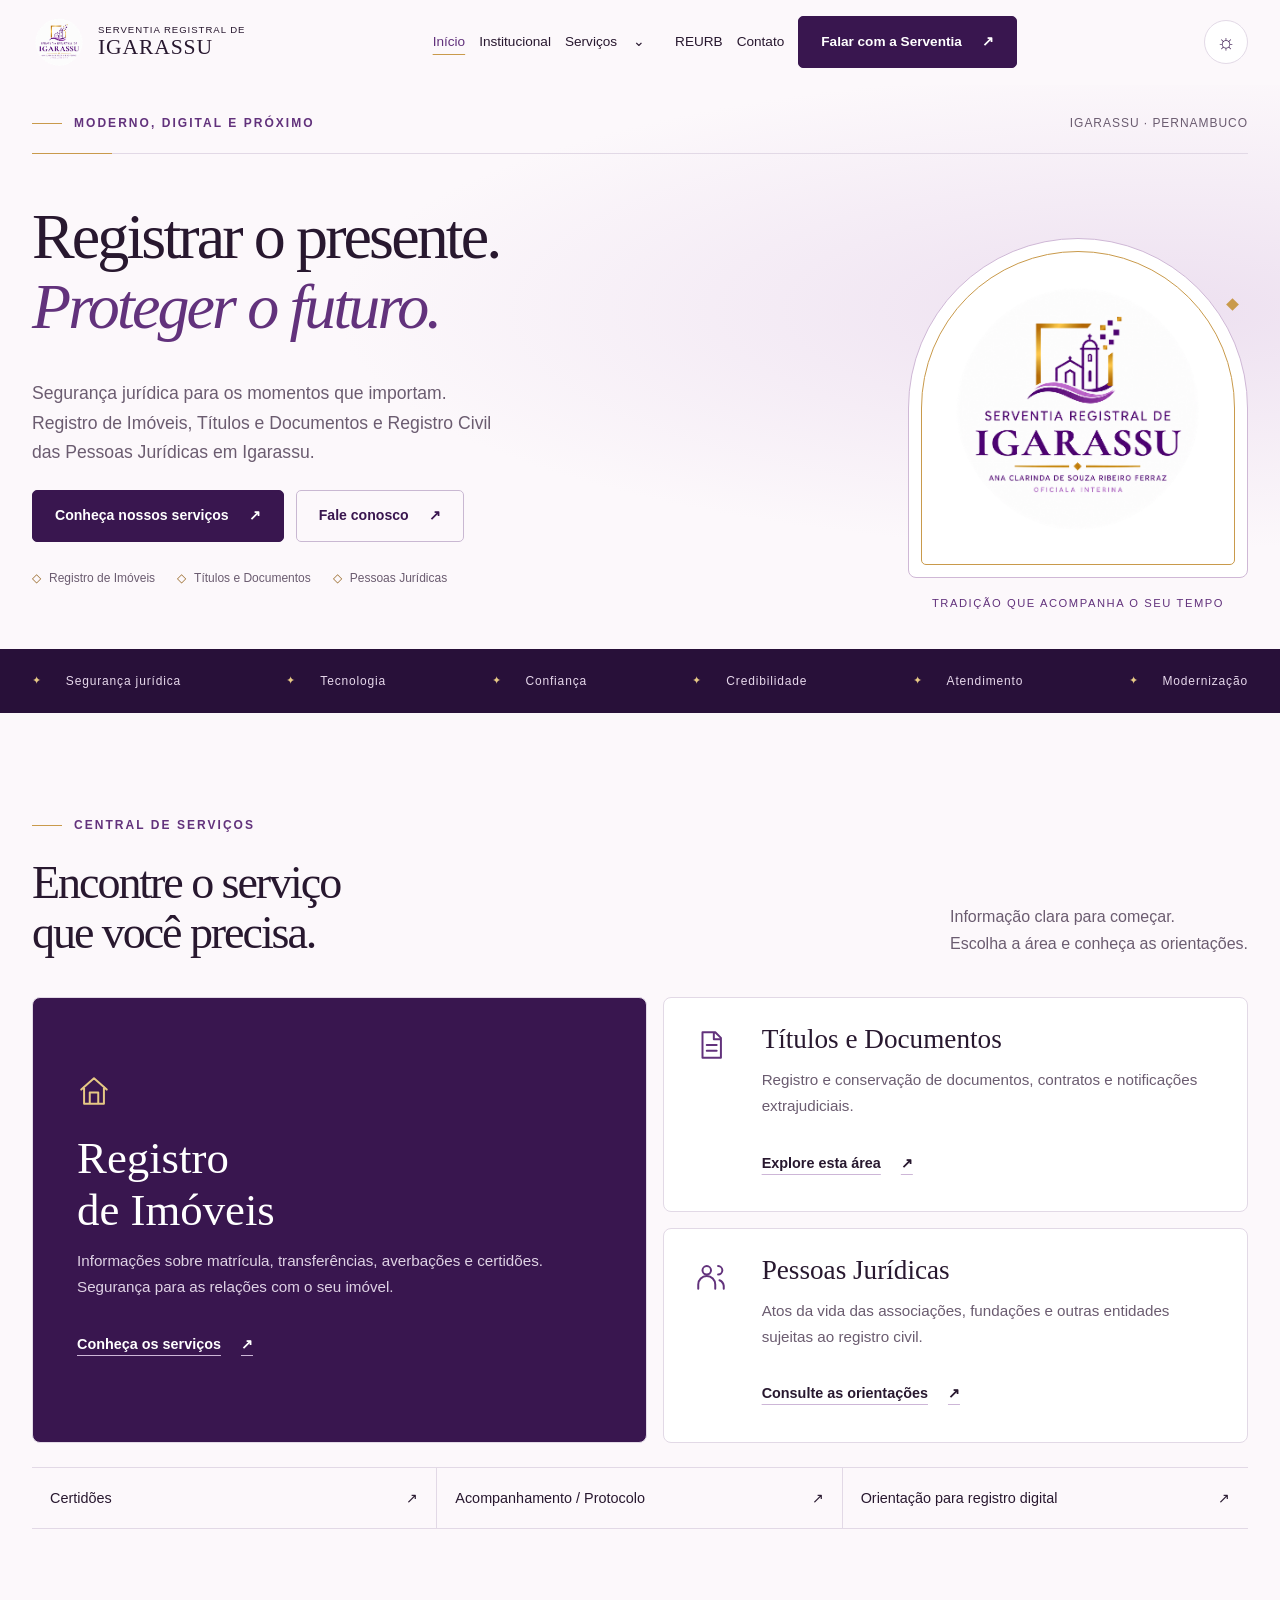
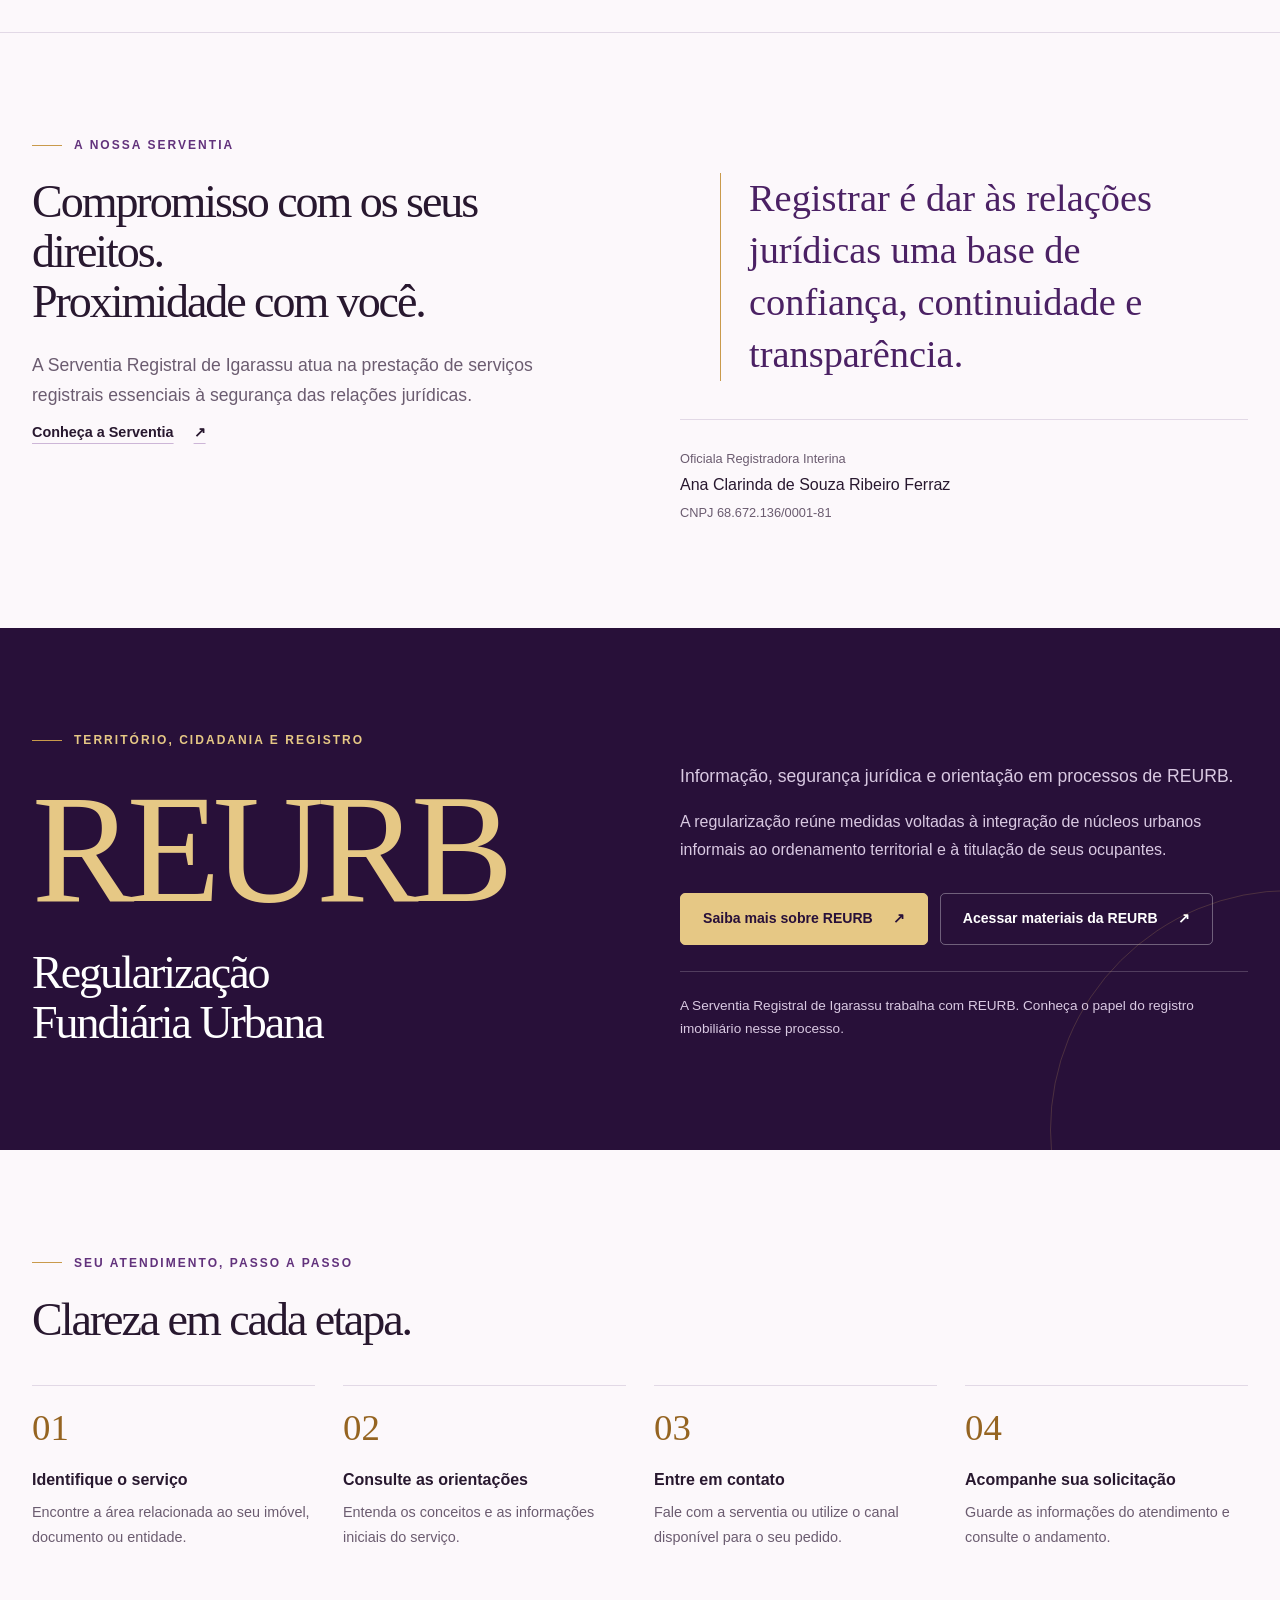
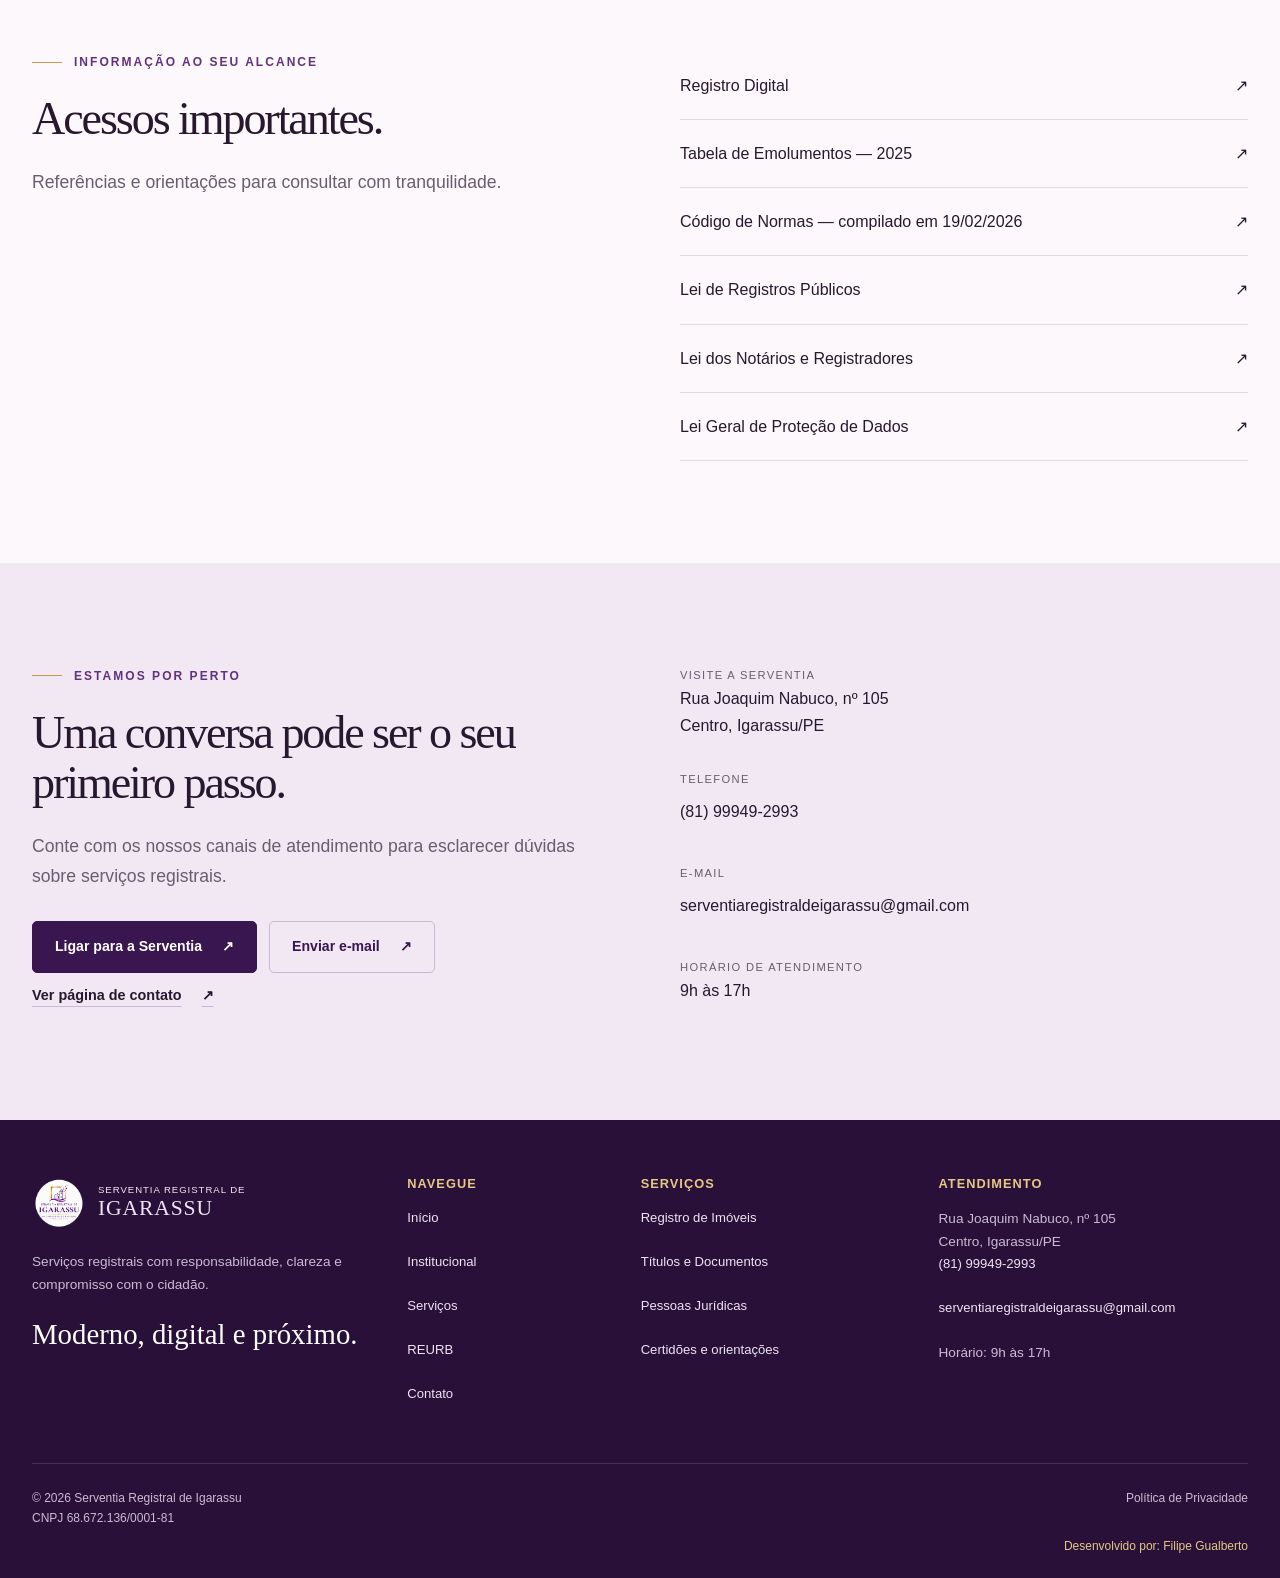
==== commit 40e41634: "Ajuste 3" ====
--- a/index.html
+++ b/index.html
@@ -1,2 +1,2 @@
 <!doctype html>
-<html lang="pt-BR"><head><meta charset="UTF-8"><meta name="viewport" content="width=device-width, initial-scale=1"><title>Serventia Registral de Igarassu | Registro de Imóveis, Títulos e Documentos e Pessoas Jurídicas</title><meta name="description" content="Serviços registrais em Igarassu: Registro de Imóveis, Títulos e Documentos, Pessoas Jurídicas e REURB. Atendimento das 9h às 17h."><meta name="theme-color" content="#39164f"><link rel="icon" type="image/png" href="img/logo.png"><!-- TODO: definir SITE_CONFIG.siteUrl para inserir canonical e og:url com o domínio oficial. --><meta property="og:type" content="website"><meta property="og:locale" content="pt_BR"><meta property="og:site_name" content="Serventia Registral de Igarassu"><meta property="og:title" content="Serventia Registral de Igarassu | Registro de Imóveis, Títulos e Documentos e Pessoas Jurídicas"><meta property="og:description" content="Serviços registrais em Igarassu: Registro de Imóveis, Títulos e Documentos, Pessoas Jurídicas e REURB. Atendimento das 9h às 17h."><script src="js/theme.js"></script><link rel="stylesheet" href="css/style.css"><script src="js/config.js" defer></script><script src="js/main.js" defer></script></head><body class="home-page"><a class="skip-link" href="#conteudo">Ir para o conteúdo</a><div class="scroll-progress" aria-hidden="true"></div><header class="site-header"><div class="container header-inner"><a class="brand" href="index.html" aria-label="Serventia Registral de Igarassu — Início"><img src="img/logo.png" width="54" height="54" alt="Logo da Serventia Registral de Igarassu"><span><small>Serventia Registral de</small><strong>IGARASSU</strong></span></a><nav class="nav" id="navigation" aria-label="Navegação principal"><a href="index.html" aria-current="page">Início</a><a href="institucional.html" >Institucional</a><div class="dropdown"><div class="dropdown-row"><a href="servicos.html" >Serviços</a><button class="dropdown-toggle" aria-label="Exibir categorias de serviços" aria-expanded="false" aria-controls="service-menu">⌄</button></div><div class="dropdown-menu" id="service-menu" hidden><a href="registro-imoveis.html" >Registro de Imóveis</a><a href="titulos-documentos.html" >Títulos e Documentos</a><a href="pessoas-juridicas.html" >Registro Civil das Pessoas Jurídicas</a></div></div><a href="reurb.html" >REURB</a><a href="contato.html" >Contato</a><a class="button" href="contato.html">Falar com a Serventia<span class="arrow" aria-hidden="true">↗</span></a></nav><div class="header-actions"><button class="theme-toggle" type="button" aria-label="Ativar modo escuro" aria-pressed="false"><span class="theme-sun" aria-hidden="true">☼</span><span class="theme-moon" aria-hidden="true">☾</span></button><button class="menu-toggle" aria-label="Abrir menu" aria-controls="navigation" aria-expanded="false"><span></span><span></span></button></div></div></header><div class="menu-backdrop" hidden></div><main id="conteudo"><section class="hero"><div class="container"><div class="hero-topline"><span class="eyebrow">Moderno, digital e próximo</span><span class="hero-location">IGARASSU · PERNAMBUCO</span></div><div class="hero-layout"><div class="hero-copy"><h1>Registrar o presente.<br><em>Proteger o futuro.</em></h1></div><div class="hero-art"><div class="brand-panel"><img src="img/logo.png" width="1254" height="1254" alt="Identidade oficial da Serventia Registral de Igarassu"></div><p class="hero-signature">Tradição que acompanha o seu tempo</p></div><div class="hero-bottom"><div><p class="lead">Segurança jurídica para os momentos que importam. Registro de Imóveis, Títulos e Documentos e Registro Civil das Pessoas Jurídicas em Igarassu.</p><div class="actions"><a class="button" href="servicos.html">Conheça nossos serviços<span class="arrow" aria-hidden="true">↗</span></a><a class="button secondary" href="contato.html">Fale conosco<span class="arrow" aria-hidden="true">↗</span></a></div><div class="hero-services"><span>Registro de Imóveis</span><span>Títulos e Documentos</span><span>Pessoas Jurídicas</span></div></div></div></div></div></section><div class="principles"><div class="container principle-track"><span>Segurança jurídica</span><span>Tecnologia</span><span>Confiança</span><span>Credibilidade</span><span>Atendimento</span><span>Modernização</span></div></div><section class="section"><div class="container"><div class="section-heading reveal"><div><div class="eyebrow">Central de serviços</div><h2>Encontre o serviço<br>que você precisa.</h2></div><p>Informação clara para começar.<br>Escolha a área e conheça as orientações.</p></div><div class="service-grid"><article class="service-card featured reveal"><svg class="icon" viewBox="0 0 24 24" aria-hidden="true"><path d="m3 11 9-8 9 8M5 9v12h14V9M9 21v-8h6v8"/></svg><h3>Registro<br>de Imóveis</h3><p>Informações sobre matrícula, transferências, averbações e certidões. Segurança para as relações com o seu imóvel.</p><a class="text-link" href="registro-imoveis.html">Conheça os serviços<span class="arrow" aria-hidden="true">↗</span></a></article><article class="service-card reveal" data-delay="100"><svg class="icon" viewBox="0 0 24 24" aria-hidden="true"><path d="M6 3h9l4 4v14H6zM14 3v5h5M9 12h7M9 16h7"/></svg><h3>Títulos e Documentos</h3><p>Registro e conservação de documentos, contratos e notificações extrajudiciais.</p><a class="text-link" href="titulos-documentos.html">Explore esta área<span class="arrow" aria-hidden="true">↗</span></a></article><article class="service-card reveal" data-delay="200"><svg class="icon" viewBox="0 0 24 24" aria-hidden="true"><circle cx="9" cy="8" r="3"/><path d="M3 21v-3a6 6 0 0 1 12 0v3M17 5a3 3 0 0 1 0 6M18 15a5 5 0 0 1 3 4v2"/></svg><h3>Pessoas Jurídicas</h3><p>Atos da vida das associações, fundações e outras entidades sujeitas ao registro civil.</p><a class="text-link" href="pessoas-juridicas.html">Consulte as orientações<span class="arrow" aria-hidden="true">↗</span></a></article></div><div class="shortcuts"><a href="contato.html?servico=certidoes">Certidões <span class="arrow" aria-hidden="true">↗</span></a><a href="contato.html?servico=protocolo">Acompanhamento / Protocolo <span class="arrow" aria-hidden="true">↗</span></a><!-- TODO: configurar URL oficial do registro digital em config.js --><a href="contato.html?servico=digital" data-config-link="registroDigital">Orientação para registro digital <span class="arrow" aria-hidden="true">↗</span></a></div></div></section><section class="section institutional-home"><div class="container split"><div class="reveal"><div class="eyebrow">A nossa serventia</div><h2>Compromisso com os seus direitos.<br>Proximidade com você.</h2><p class="lead">A Serventia Registral de Igarassu atua na prestação de serviços registrais essenciais à segurança das relações jurídicas.</p><a class="text-link" href="institucional.html">Conheça a Serventia<span class="arrow" aria-hidden="true">↗</span></a></div><div class="reveal reveal-right"><blockquote class="editorial-quote">Registrar é dar às relações jurídicas uma base de confiança, continuidade e transparência.</blockquote><div class="official"><small>Oficiala Registradora Interina</small><strong>Ana Clarinda de Souza Ribeiro Ferraz</strong><small>CNPJ 68.672.136/0001-81</small></div></div></div></section><section class="section reurb-feature"><div class="container split"><div class="reveal"><div class="eyebrow">Território, cidadania e registro</div><span class="display">REURB</span><h2>Regularização<br>Fundiária Urbana</h2></div><div class="reveal"><p class="lead">Informação, segurança jurídica e orientação em processos de REURB.</p><p>A regularização reúne medidas voltadas à integração de núcleos urbanos informais ao ordenamento territorial e à titulação de seus ocupantes.</p><div class="actions"><a class="button gold" href="reurb.html">Saiba mais sobre REURB<span class="arrow" aria-hidden="true">↗</span></a><a class="button secondary reurb-drive" href="https://drive.google.com/drive/folders/1uuD1lrPmMU7AxN7tnDuBhAUB9ZWE62L7" target="_blank" rel="noopener noreferrer">Acessar materiais da REURB <span class="arrow" aria-hidden="true">↗</span></a></div><p class="reurb-note">A Serventia Registral de Igarassu trabalha com REURB. Conheça o papel do registro imobiliário nesse processo.</p></div></div></section><section class="section"><div class="container"><div class="eyebrow">Seu atendimento, passo a passo</div><h2>Clareza em cada etapa.</h2><div class="journey"><article class="reveal" data-delay="0"><span class="step">01</span><h3>Identifique o serviço</h3><p>Encontre a área relacionada ao seu imóvel, documento ou entidade.</p></article><article class="reveal" data-delay="80"><span class="step">02</span><h3>Consulte as orientações</h3><p>Entenda os conceitos e as informações iniciais do serviço.</p></article><article class="reveal" data-delay="160"><span class="step">03</span><h3>Entre em contato</h3><p>Fale com a serventia ou utilize o canal disponível para o seu pedido.</p></article><article class="reveal" data-delay="240"><span class="step">04</span><h3>Acompanhe sua solicitação</h3><p>Guarde as informações do atendimento e consulte o andamento.</p></article></div></div></section><section class="section" style="padding-top:0"><div class="container split"><div><div class="eyebrow">Informação ao seu alcance</div><h2>Acessos importantes.</h2><p class="lead">Referências e orientações para consultar com tranquilidade.</p></div><div class="legal-links"><a href="https://ridigital.org.br/" target="_blank" rel="noopener noreferrer">Registro Digital <span aria-hidden="true">↗</span><span class="visually-hidden"> (abre em nova aba)</span></a><a href="https://portal.tjpe.jus.br/documents/d/corregedoria/tabela-emolumentos-2025-pdf" target="_blank" rel="noopener noreferrer">Tabela de Emolumentos — 2025 <span aria-hidden="true">↗</span><span class="visually-hidden"> (abre em nova aba)</span></a><a href="https://portal.tjpe.jus.br/documents/d/corregedoria/codigo-de-normas-compilado-novo-19-02-2026-pdf" target="_blank" rel="noopener noreferrer">Código de Normas — compilado em 19/02/2026 <span aria-hidden="true">↗</span><span class="visually-hidden"> (abre em nova aba)</span></a><a href="https://www.planalto.gov.br/ccivil_03/leis/l6015compilada.htm" target="_blank" rel="noopener noreferrer">Lei de Registros Públicos <span aria-hidden="true">↗</span><span class="visually-hidden"> (abre em nova aba)</span></a><a href="https://www.planalto.gov.br/ccivil_03/leis/l8935.htm" target="_blank" rel="noopener noreferrer">Lei dos Notários e Registradores <span aria-hidden="true">↗</span><span class="visually-hidden"> (abre em nova aba)</span></a><a href="https://www.planalto.gov.br/ccivil_03/_ato2015-2018/2018/lei/l13709.htm" target="_blank" rel="noopener noreferrer">Lei Geral de Proteção de Dados <span aria-hidden="true">↗</span><span class="visually-hidden"> (abre em nova aba)</span></a></div></div></section><section class="section contact-banner"><div class="container split"><div class="reveal"><div class="eyebrow">Estamos por perto</div><h2>Uma conversa pode ser o seu primeiro passo.</h2><p class="lead">Conte com os nossos canais de atendimento para esclarecer dúvidas sobre serviços registrais.</p><div class="actions"><a class="button" href="tel:+5581999492993">Ligar para a Serventia <span class="arrow" aria-hidden="true">↗</span></a><a class="button secondary" href="https://mail.google.com/mail/?view=cm&amp;fs=1&amp;to=serventiaregistraldeigarassu%40gmail.com&amp;su=&amp;body=" target="_blank" rel="noopener noreferrer">Enviar e-mail <span class="arrow" aria-hidden="true">↗</span></a></div><a class="text-link" href="contato.html">Ver página de contato<span class="arrow" aria-hidden="true">↗</span></a></div><div class="contact-lines reveal"><div><small>Visite a serventia</small>Rua Joaquim Nabuco, nº 105<br>Centro, Igarassu/PE</div><div><small>Telefone</small><a href="tel:+5581999492993">(81) 99949-2993</a></div><div><small>E-mail</small><a href="https://mail.google.com/mail/?view=cm&amp;fs=1&amp;to=serventiaregistraldeigarassu%40gmail.com&amp;su=&amp;body=" target="_blank" rel="noopener noreferrer">serventiaregistraldeigarassu@gmail.com</a></div><div><small>Horário de atendimento</small>9h às 17h</div></div></div></section></main><footer class="site-footer"><div class="container"><div class="footer-grid"><div><a class="brand" href="index.html" aria-label="Serventia Registral de Igarassu — Início"><img src="img/logo.png" width="54" height="54" alt="Logo da Serventia Registral de Igarassu"><span><small>Serventia Registral de</small><strong>IGARASSU</strong></span></a><p>Serviços registrais com responsabilidade, clareza e compromisso com o cidadão.</p><div class="footer-tagline">Moderno, digital e próximo.</div></div><div><h2>NAVEGUE</h2><a href="index.html">Início</a><a href="institucional.html">Institucional</a><a href="servicos.html">Serviços</a><a href="reurb.html">REURB</a><a href="contato.html">Contato</a></div><div><h2>SERVIÇOS</h2><a href="registro-imoveis.html">Registro de Imóveis</a><a href="titulos-documentos.html">Títulos e Documentos</a><a href="pessoas-juridicas.html">Pessoas Jurídicas</a><a href="contato.html?servico=certidoes">Certidões e orientações</a></div><div><h2>ATENDIMENTO</h2><p>Rua Joaquim Nabuco, nº 105<br>Centro, Igarassu/PE</p><a href="tel:+5581999492993">(81) 99949-2993</a><a href="https://mail.google.com/mail/?view=cm&amp;fs=1&amp;to=serventiaregistraldeigarassu%40gmail.com&amp;su=&amp;body=" target="_blank" rel="noopener noreferrer">serventiaregistraldeigarassu@gmail.com</a><p>Horário: 9h às 17h</p></div></div><div class="footer-bottom"><span>© <span data-year>2026</span> Serventia Registral de Igarassu<br>CNPJ 68.672.136/0001-81</span><div class="footer-credit"><a href="politica-privacidade.html">Política de Privacidade</a><span>Desenvolvido por: Filipe Gualberto</span></div></div></div></footer></body></html>
+<html lang="pt-BR"><head><meta charset="UTF-8"><meta name="viewport" content="width=device-width, initial-scale=1"><title>Serventia Registral de Igarassu | Registro de Imóveis, Títulos e Documentos e Pessoas Jurídicas</title><meta name="description" content="Serviços registrais em Igarassu: Registro de Imóveis, Títulos e Documentos, Pessoas Jurídicas e REURB. Atendimento das 9h às 17h."><meta name="theme-color" content="#39164f"><link rel="icon" type="image/png" href="img/logocorrigida.png"><!-- TODO: definir SITE_CONFIG.siteUrl para inserir canonical e og:url com o domínio oficial. --><meta property="og:type" content="website"><meta property="og:locale" content="pt_BR"><meta property="og:site_name" content="Serventia Registral de Igarassu"><meta property="og:title" content="Serventia Registral de Igarassu | Registro de Imóveis, Títulos e Documentos e Pessoas Jurídicas"><meta property="og:description" content="Serviços registrais em Igarassu: Registro de Imóveis, Títulos e Documentos, Pessoas Jurídicas e REURB. Atendimento das 9h às 17h."><script src="js/theme.js"></script><link rel="stylesheet" href="css/style.css"><script src="js/config.js" defer></script><script src="js/main.js" defer></script></head><body class="home-page"><a class="skip-link" href="#conteudo">Ir para o conteúdo</a><div class="scroll-progress" aria-hidden="true"></div><header class="site-header"><div class="container header-inner"><a class="brand" href="index.html" aria-label="Serventia Registral de Igarassu — Início"><img src="img/logocorrigida.png" width="54" height="54" alt="Logo da Serventia Registral de Igarassu"><span><small>Serventia Registral de</small><strong>IGARASSU</strong></span></a><nav class="nav" id="navigation" aria-label="Navegação principal"><a href="index.html" aria-current="page">Início</a><a href="institucional.html" >Institucional</a><div class="dropdown"><div class="dropdown-row"><a href="servicos.html" >Serviços</a><button class="dropdown-toggle" aria-label="Exibir categorias de serviços" aria-expanded="false" aria-controls="service-menu">⌄</button></div><div class="dropdown-menu" id="service-menu" hidden><a href="registro-imoveis.html" >Registro de Imóveis</a><a href="titulos-documentos.html" >Títulos e Documentos</a><a href="pessoas-juridicas.html" >Registro Civil das Pessoas Jurídicas</a></div></div><a href="reurb.html" >REURB</a><a href="contato.html" >Contato</a><a class="button" href="contato.html">Falar com a Serventia<span class="arrow" aria-hidden="true">↗</span></a></nav><div class="header-actions"><button class="theme-toggle" type="button" aria-label="Ativar modo escuro" aria-pressed="false"><span class="theme-sun" aria-hidden="true">☼</span><span class="theme-moon" aria-hidden="true">☾</span></button><button class="menu-toggle" aria-label="Abrir menu" aria-controls="navigation" aria-expanded="false"><span></span><span></span></button></div></div></header><div class="menu-backdrop" hidden></div><main id="conteudo"><section class="hero"><div class="container"><div class="hero-topline"><span class="eyebrow">Moderno, digital e próximo</span><span class="hero-location">IGARASSU · PERNAMBUCO</span></div><div class="hero-layout"><div class="hero-copy"><h1>Registrar o presente.<br><em>Proteger o futuro.</em></h1></div><div class="hero-art"><div class="brand-panel"><img src="img/logocorrigida.png" width="1254" height="1254" alt="Identidade oficial da Serventia Registral de Igarassu"></div><p class="hero-signature">Tradição que acompanha o seu tempo</p></div><div class="hero-bottom"><div><p class="lead">Segurança jurídica para os momentos que importam. Registro de Imóveis, Títulos e Documentos e Registro Civil das Pessoas Jurídicas em Igarassu.</p><div class="actions"><a class="button" href="servicos.html">Conheça nossos serviços<span class="arrow" aria-hidden="true">↗</span></a><a class="button secondary" href="contato.html">Fale conosco<span class="arrow" aria-hidden="true">↗</span></a></div><div class="hero-services"><span>Registro de Imóveis</span><span>Títulos e Documentos</span><span>Pessoas Jurídicas</span></div></div></div></div></div></section><div class="principles"><div class="container principle-track"><span>Segurança jurídica</span><span>Tecnologia</span><span>Confiança</span><span>Credibilidade</span><span>Atendimento</span><span>Modernização</span></div></div><section class="section"><div class="container"><div class="section-heading reveal"><div><div class="eyebrow">Central de serviços</div><h2>Encontre o serviço<br>que você precisa.</h2></div><p>Informação clara para começar.<br>Escolha a área e conheça as orientações.</p></div><div class="service-grid"><article class="service-card featured reveal"><svg class="icon" viewBox="0 0 24 24" aria-hidden="true"><path d="m3 11 9-8 9 8M5 9v12h14V9M9 21v-8h6v8"/></svg><h3>Registro<br>de Imóveis</h3><p>Informações sobre matrícula, transferências, averbações e certidões. Segurança para as relações com o seu imóvel.</p><a class="text-link" href="registro-imoveis.html">Conheça os serviços<span class="arrow" aria-hidden="true">↗</span></a></article><article class="service-card reveal" data-delay="100"><svg class="icon" viewBox="0 0 24 24" aria-hidden="true"><path d="M6 3h9l4 4v14H6zM14 3v5h5M9 12h7M9 16h7"/></svg><h3>Títulos e Documentos</h3><p>Registro e conservação de documentos, contratos e notificações extrajudiciais.</p><a class="text-link" href="titulos-documentos.html">Explore esta área<span class="arrow" aria-hidden="true">↗</span></a></article><article class="service-card reveal" data-delay="200"><svg class="icon" viewBox="0 0 24 24" aria-hidden="true"><circle cx="9" cy="8" r="3"/><path d="M3 21v-3a6 6 0 0 1 12 0v3M17 5a3 3 0 0 1 0 6M18 15a5 5 0 0 1 3 4v2"/></svg><h3>Pessoas Jurídicas</h3><p>Atos da vida das associações, fundações e outras entidades sujeitas ao registro civil.</p><a class="text-link" href="pessoas-juridicas.html">Consulte as orientações<span class="arrow" aria-hidden="true">↗</span></a></article></div><div class="shortcuts"><a href="contato.html?servico=certidoes">Certidões <span class="arrow" aria-hidden="true">↗</span></a><a href="contato.html?servico=protocolo">Acompanhamento / Protocolo <span class="arrow" aria-hidden="true">↗</span></a><!-- TODO: configurar URL oficial do registro digital em config.js --><a href="contato.html?servico=digital" data-config-link="registroDigital">Orientação para registro digital <span class="arrow" aria-hidden="true">↗</span></a></div></div></section><section class="section institutional-home"><div class="container split"><div class="reveal"><div class="eyebrow">A nossa serventia</div><h2>Compromisso com os seus direitos.<br>Proximidade com você.</h2><p class="lead">A Serventia Registral de Igarassu atua na prestação de serviços registrais essenciais à segurança das relações jurídicas.</p><a class="text-link" href="institucional.html">Conheça a Serventia<span class="arrow" aria-hidden="true">↗</span></a></div><div class="reveal reveal-right"><blockquote class="editorial-quote">Registrar é dar às relações jurídicas uma base de confiança, continuidade e transparência.</blockquote><div class="official"><small>Oficiala Registradora Interina</small><strong>Ana Clarinda de Souza Ribeiro Ferraz</strong><small>CNPJ 68.672.136/0001-81</small></div></div></div></section><section class="section reurb-feature"><div class="container split"><div class="reveal"><div class="eyebrow">Território, cidadania e registro</div><span class="display">REURB</span><h2>Regularização<br>Fundiária Urbana</h2></div><div class="reveal"><p class="lead">Informação, segurança jurídica e orientação em processos de REURB.</p><p>A regularização reúne medidas voltadas à integração de núcleos urbanos informais ao ordenamento territorial e à titulação de seus ocupantes.</p><div class="actions"><a class="button gold" href="reurb.html">Saiba mais sobre REURB<span class="arrow" aria-hidden="true">↗</span></a><a class="button secondary reurb-drive" href="https://drive.google.com/drive/folders/1uuD1lrPmMU7AxN7tnDuBhAUB9ZWE62L7" target="_blank" rel="noopener noreferrer">Acessar materiais da REURB <span class="arrow" aria-hidden="true">↗</span></a></div><p class="reurb-note">A Serventia Registral de Igarassu trabalha com REURB. Conheça o papel do registro imobiliário nesse processo.</p></div></div></section><section class="section"><div class="container"><div class="eyebrow">Seu atendimento, passo a passo</div><h2>Clareza em cada etapa.</h2><div class="journey"><article class="reveal" data-delay="0"><span class="step">01</span><h3>Identifique o serviço</h3><p>Encontre a área relacionada ao seu imóvel, documento ou entidade.</p></article><article class="reveal" data-delay="80"><span class="step">02</span><h3>Consulte as orientações</h3><p>Entenda os conceitos e as informações iniciais do serviço.</p></article><article class="reveal" data-delay="160"><span class="step">03</span><h3>Entre em contato</h3><p>Fale com a serventia ou utilize o canal disponível para o seu pedido.</p></article><article class="reveal" data-delay="240"><span class="step">04</span><h3>Acompanhe sua solicitação</h3><p>Guarde as informações do atendimento e consulte o andamento.</p></article></div></div></section><section class="section" style="padding-top:0"><div class="container split"><div><div class="eyebrow">Informação ao seu alcance</div><h2>Acessos importantes.</h2><p class="lead">Referências e orientações para consultar com tranquilidade.</p></div><div class="legal-links"><a href="https://ridigital.org.br/" target="_blank" rel="noopener noreferrer">Registro Digital <span aria-hidden="true">↗</span><span class="visually-hidden"> (abre em nova aba)</span></a><a href="https://portal.tjpe.jus.br/documents/d/corregedoria/tabela-emolumentos-2025-pdf" target="_blank" rel="noopener noreferrer">Tabela de Emolumentos — 2025 <span aria-hidden="true">↗</span><span class="visually-hidden"> (abre em nova aba)</span></a><a href="https://portal.tjpe.jus.br/documents/d/corregedoria/codigo-de-normas-compilado-novo-19-02-2026-pdf" target="_blank" rel="noopener noreferrer">Código de Normas — compilado em 19/02/2026 <span aria-hidden="true">↗</span><span class="visually-hidden"> (abre em nova aba)</span></a><a href="https://www.planalto.gov.br/ccivil_03/leis/l6015compilada.htm" target="_blank" rel="noopener noreferrer">Lei de Registros Públicos <span aria-hidden="true">↗</span><span class="visually-hidden"> (abre em nova aba)</span></a><a href="https://www.planalto.gov.br/ccivil_03/leis/l8935.htm" target="_blank" rel="noopener noreferrer">Lei dos Notários e Registradores <span aria-hidden="true">↗</span><span class="visually-hidden"> (abre em nova aba)</span></a><a href="https://www.planalto.gov.br/ccivil_03/_ato2015-2018/2018/lei/l13709.htm" target="_blank" rel="noopener noreferrer">Lei Geral de Proteção de Dados <span aria-hidden="true">↗</span><span class="visually-hidden"> (abre em nova aba)</span></a></div></div></section><section class="section contact-banner"><div class="container split"><div class="reveal"><div class="eyebrow">Estamos por perto</div><h2>Uma conversa pode ser o seu primeiro passo.</h2><p class="lead">Conte com os nossos canais de atendimento para esclarecer dúvidas sobre serviços registrais.</p><div class="actions"><a class="button" href="tel:+5581999492993">Ligar para a Serventia <span class="arrow" aria-hidden="true">↗</span></a><a class="button secondary" href="https://mail.google.com/mail/?view=cm&amp;fs=1&amp;to=serventiaregistraldeigarassu%40gmail.com&amp;su=&amp;body=" target="_blank" rel="noopener noreferrer">Enviar e-mail <span class="arrow" aria-hidden="true">↗</span></a></div><a class="text-link" href="contato.html">Ver página de contato<span class="arrow" aria-hidden="true">↗</span></a></div><div class="contact-lines reveal"><div><small>Visite a serventia</small>Rua Joaquim Nabuco, nº 105<br>Centro, Igarassu/PE</div><div><small>Telefone</small><a href="tel:+5581999492993">(81) 99949-2993</a></div><div><small>E-mail</small><a href="https://mail.google.com/mail/?view=cm&amp;fs=1&amp;to=serventiaregistraldeigarassu%40gmail.com&amp;su=&amp;body=" target="_blank" rel="noopener noreferrer">serventiaregistraldeigarassu@gmail.com</a></div><div><small>Horário de atendimento</small>9h às 17h</div></div></div></section></main><footer class="site-footer"><div class="container"><div class="footer-grid"><div><a class="brand" href="index.html" aria-label="Serventia Registral de Igarassu — Início"><img src="img/logocorrigida.png" width="54" height="54" alt="Logo da Serventia Registral de Igarassu"><span><small>Serventia Registral de</small><strong>IGARASSU</strong></span></a><p>Serviços registrais com responsabilidade, clareza e compromisso com o cidadão.</p><div class="footer-tagline">Moderno, digital e próximo.</div></div><div><h2>NAVEGUE</h2><a href="index.html">Início</a><a href="institucional.html">Institucional</a><a href="servicos.html">Serviços</a><a href="reurb.html">REURB</a><a href="contato.html">Contato</a></div><div><h2>SERVIÇOS</h2><a href="registro-imoveis.html">Registro de Imóveis</a><a href="titulos-documentos.html">Títulos e Documentos</a><a href="pessoas-juridicas.html">Pessoas Jurídicas</a><a href="contato.html?servico=certidoes">Certidões e orientações</a></div><div><h2>ATENDIMENTO</h2><p>Rua Joaquim Nabuco, nº 105<br>Centro, Igarassu/PE</p><a href="tel:+5581999492993">(81) 99949-2993</a><a href="https://mail.google.com/mail/?view=cm&amp;fs=1&amp;to=serventiaregistraldeigarassu%40gmail.com&amp;su=&amp;body=" target="_blank" rel="noopener noreferrer">serventiaregistraldeigarassu@gmail.com</a><p>Horário: 9h às 17h</p></div></div><div class="footer-bottom"><span>© <span data-year>2026</span> Serventia Registral de Igarassu<br>CNPJ 68.672.136/0001-81</span><div class="footer-credit"><a href="politica-privacidade.html">Política de Privacidade</a><span>Desenvolvido por: Filipe Gualberto</span></div></div></div></footer></body></html>
--- a/css/style.css
+++ b/css/style.css
@@ -45,3 +45,9 @@
 [data-theme=dark]{color-scheme:dark;--purple-950:#16081f;--purple-900:#2b123b;--purple-800:#e4c9ef;--purple-700:#c391d7;--purple-500:#a865c1;--gold-700:#e0b665;--gold-600:#c99a4b;--gold-500:#d2a65c;--gold-300:#efd391;--lilac-200:#42294c;--lilac-100:#25172c;--pearl:#120c16;--surface:#1c1321;--text:#f6edf8;--text-soft:#c9bbce;--line:#493a50;--shadow:0 18px 45px #00000042}.site-header,.hero{transition:background var(--transition),color var(--transition)}[data-theme=dark] .site-header{background:#120c16f4}[data-theme=dark] .hero{background:radial-gradient(ellipse at 90% 40%,#37233f 0,transparent 52%),var(--pearl)}[data-theme=dark] .inner-hero{background:linear-gradient(115deg,#120c16,#25172c)}[data-theme=dark] .service-card,[data-theme=dark] .reurb-stages article,[data-theme=dark] .contact-card,[data-theme=dark] .contact-form,[data-theme=dark] .dropdown-menu{background:var(--surface)}[data-theme=dark] .service-card.featured,[data-theme=dark] .reurb-feature,[data-theme=dark] .site-footer,[data-theme=dark] .principles{background:#16081f}[data-theme=dark] .brand-panel{background:#241529;border-color:#60406d}[data-theme=dark] .institutional-panel{background:#25172c;border-color:#60406d}[data-theme=dark] input,[data-theme=dark] select,[data-theme=dark] textarea{background:#160f1a;border-color:#67586d}[data-theme=dark] .button.secondary{color:var(--text);border-color:#74617c}[data-theme=dark] .contact-banner,[data-theme=dark] .notice,[data-theme=dark] .compact-cta,[data-theme=dark] .map-link,[data-theme=dark] .map-panel{background:var(--lilac-100)}[data-theme=dark] .theme-toggle{color:var(--gold-300)}[data-theme=dark] .js-enabled .nav{background:var(--pearl)}[data-theme=dark] .dropdown-menu{background:var(--surface)}
 
 @media(max-width:599px){.theme-toggle{width:42px;height:42px}.footer-credit{align-items:flex-start}.back-home .button{width:100%}}
+
+@media(max-width:599px){.principle-track{display:grid;grid-template-columns:repeat(2,minmax(0,1fr));gap:14px 18px;padding-block:20px}.principle-track span{display:flex!important;min-width:0;font-size:.72rem;line-height:1.35}.principle-track span::before{flex:0 0 auto}}
+
+/* Harmoniza o painel do hero com o fundo branco da marca corrigida. */
+.brand-panel{background:#fff}.brand-panel img{border-radius:50%;mix-blend-mode:normal}
+[data-theme=dark] .brand-panel{background:transparent;border-color:#60406d}
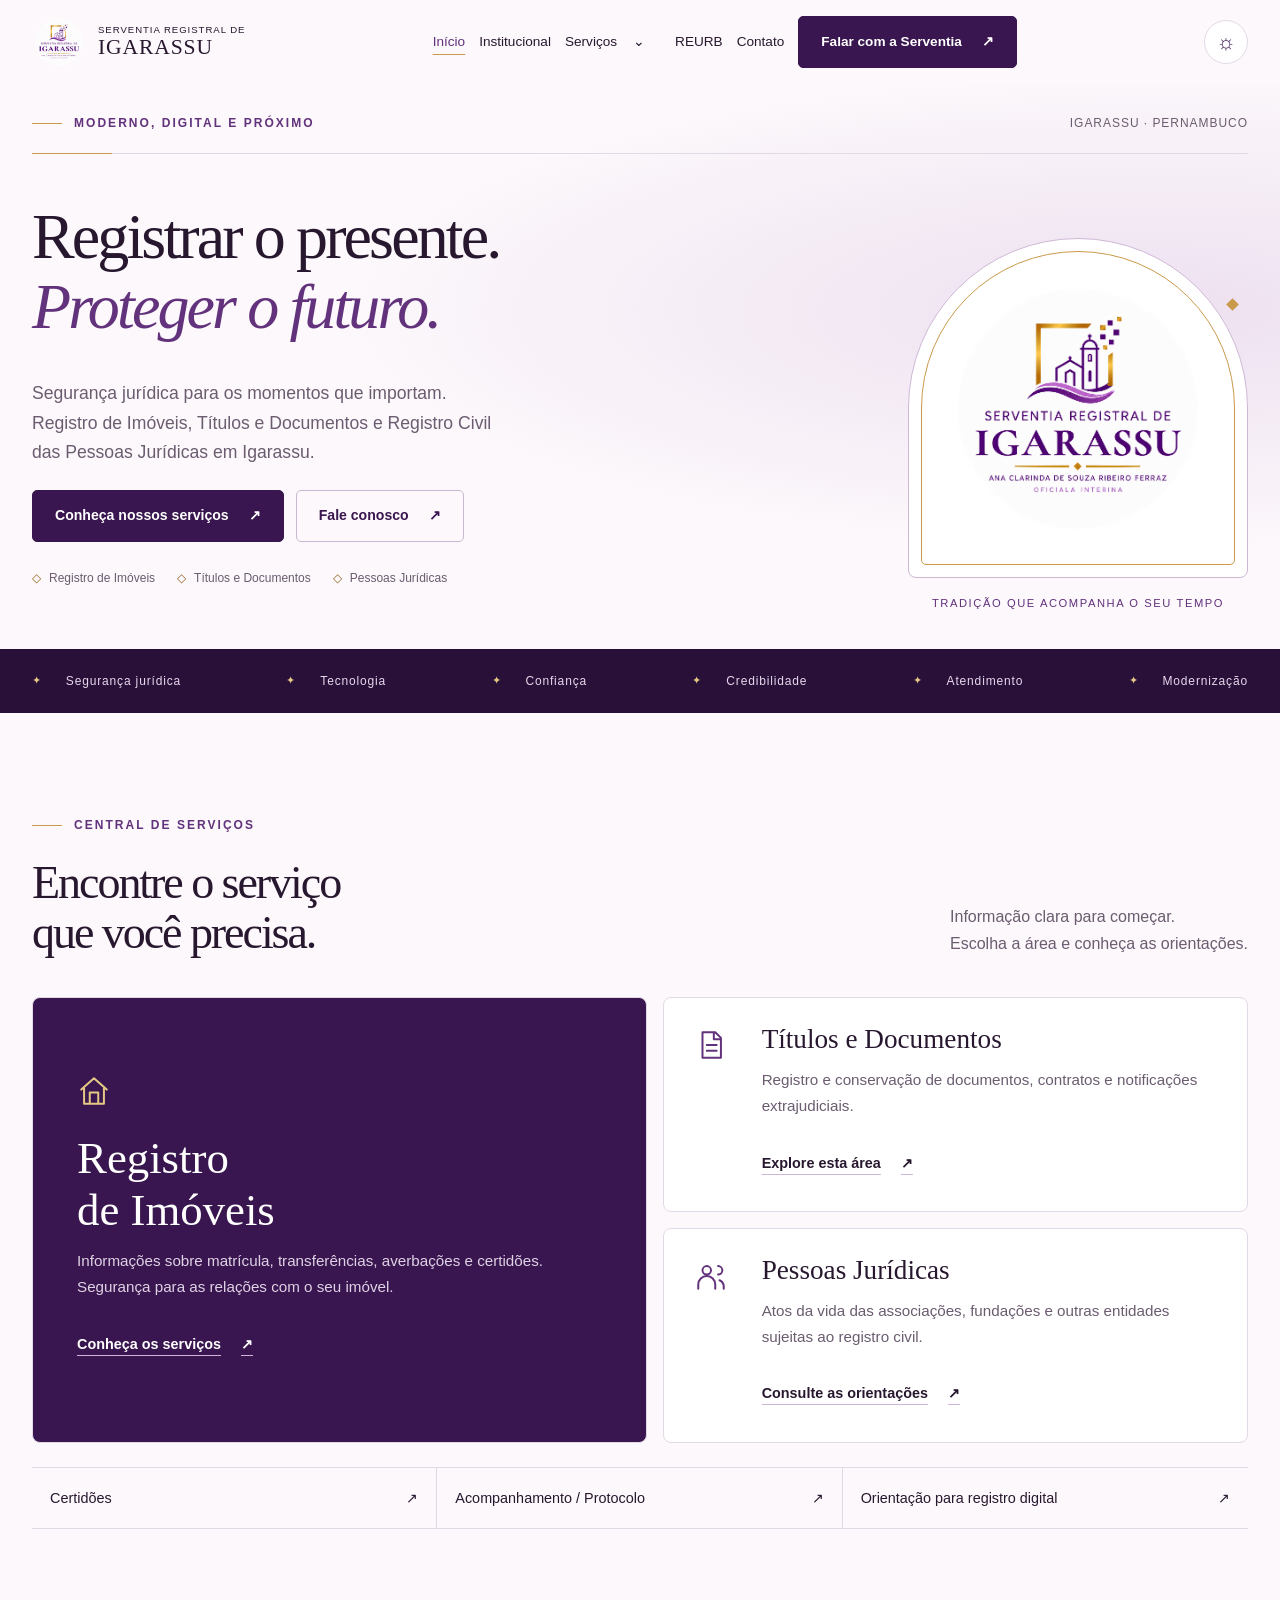
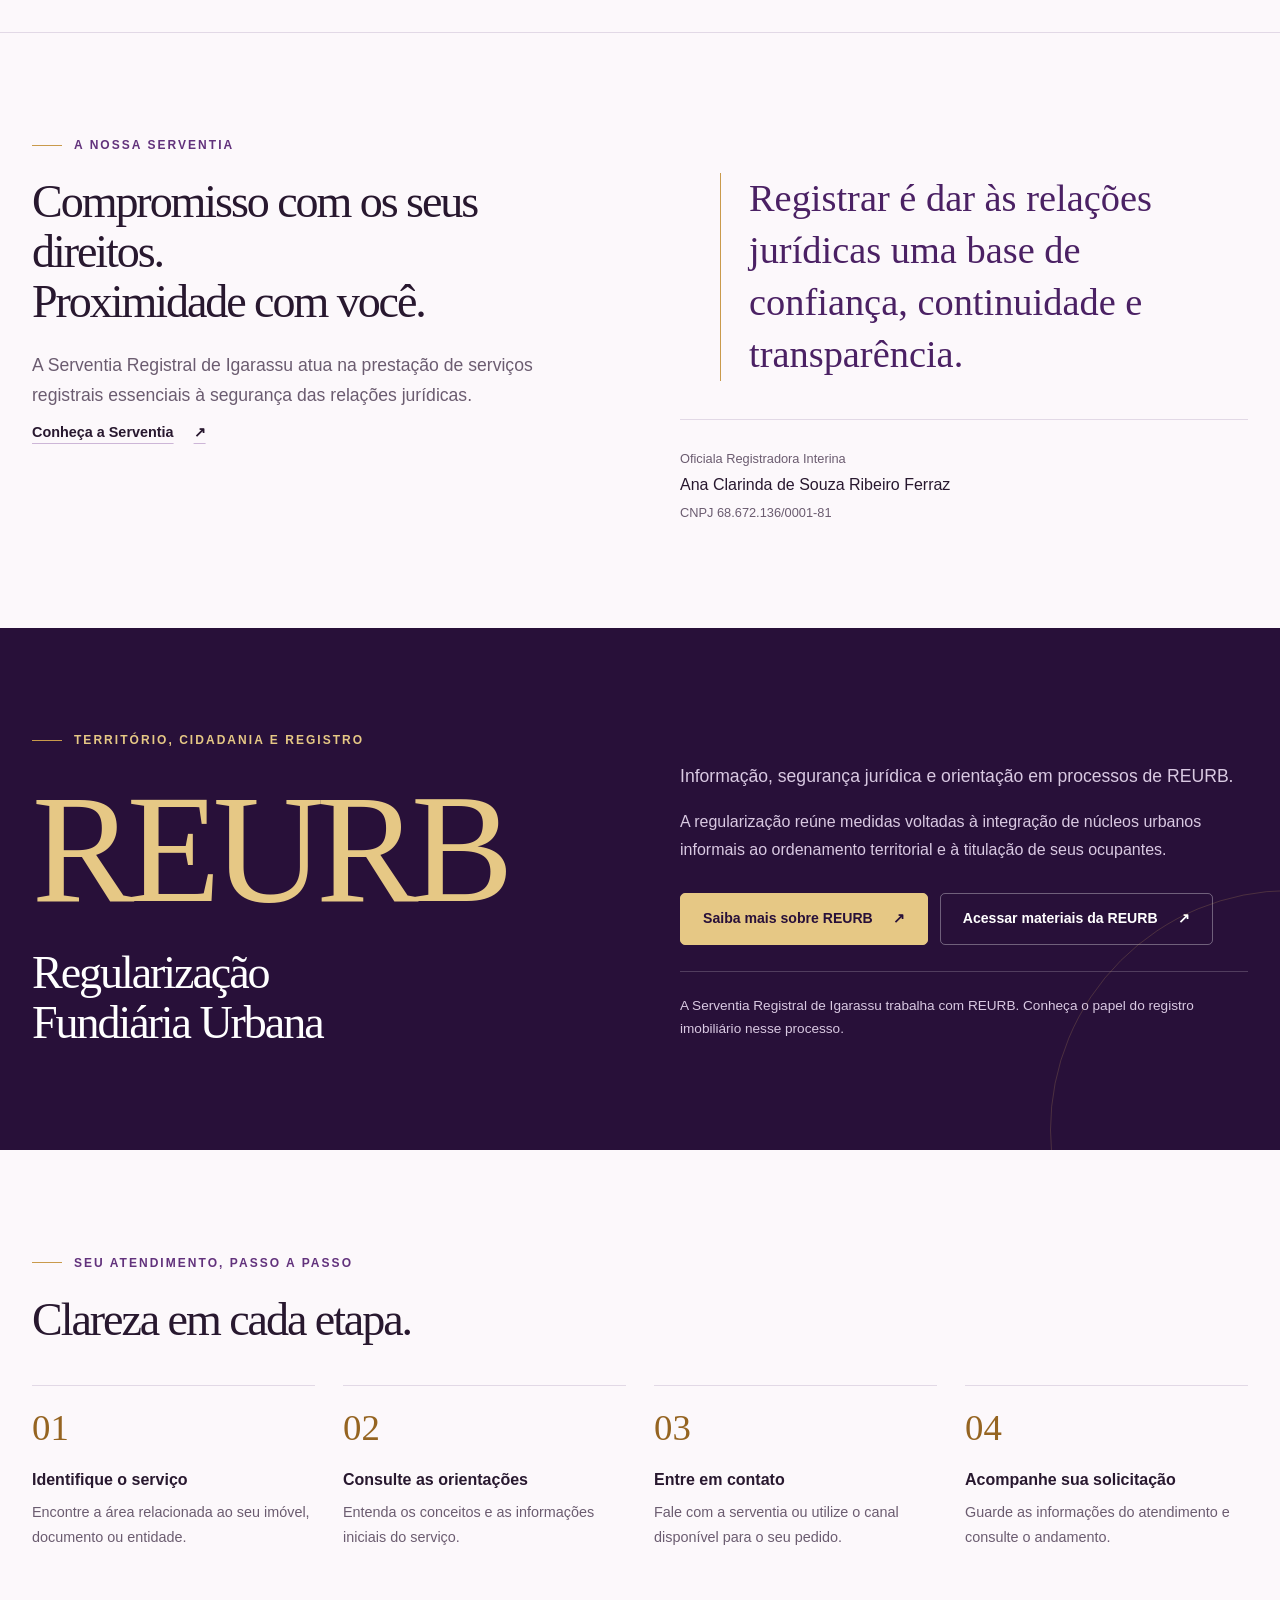
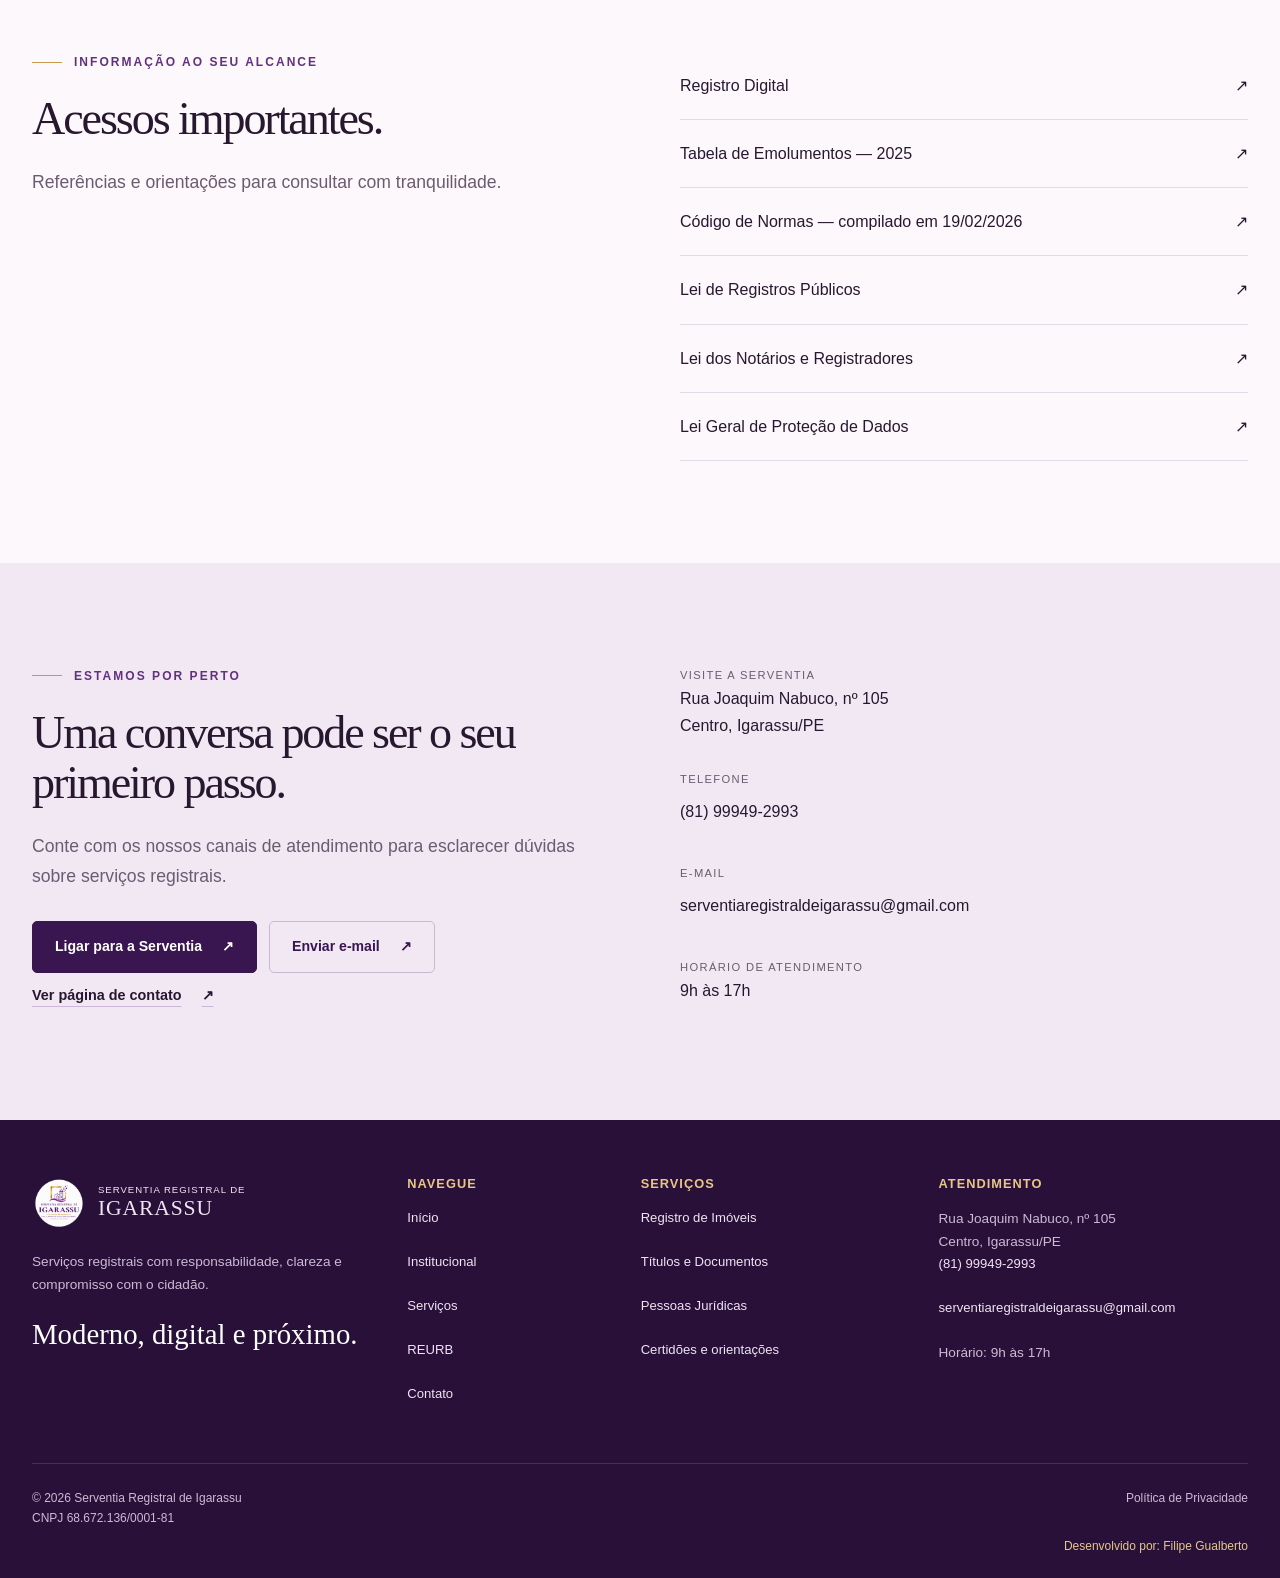
==== commit 03fbb739: "Ajustes Código" ====
--- a/index.html
+++ b/index.html
@@ -1,2 +1,532 @@
 <!doctype html>
-<html lang="pt-BR"><head><meta charset="UTF-8"><meta name="viewport" content="width=device-width, initial-scale=1"><title>Serventia Registral de Igarassu | Registro de Imóveis, Títulos e Documentos e Pessoas Jurídicas</title><meta name="description" content="Serviços registrais em Igarassu: Registro de Imóveis, Títulos e Documentos, Pessoas Jurídicas e REURB. Atendimento das 9h às 17h."><meta name="theme-color" content="#39164f"><link rel="icon" type="image/png" href="img/logocorrigida.png"><!-- TODO: definir SITE_CONFIG.siteUrl para inserir canonical e og:url com o domínio oficial. --><meta property="og:type" content="website"><meta property="og:locale" content="pt_BR"><meta property="og:site_name" content="Serventia Registral de Igarassu"><meta property="og:title" content="Serventia Registral de Igarassu | Registro de Imóveis, Títulos e Documentos e Pessoas Jurídicas"><meta property="og:description" content="Serviços registrais em Igarassu: Registro de Imóveis, Títulos e Documentos, Pessoas Jurídicas e REURB. Atendimento das 9h às 17h."><script src="js/theme.js"></script><link rel="stylesheet" href="css/style.css"><script src="js/config.js" defer></script><script src="js/main.js" defer></script></head><body class="home-page"><a class="skip-link" href="#conteudo">Ir para o conteúdo</a><div class="scroll-progress" aria-hidden="true"></div><header class="site-header"><div class="container header-inner"><a class="brand" href="index.html" aria-label="Serventia Registral de Igarassu — Início"><img src="img/logocorrigida.png" width="54" height="54" alt="Logo da Serventia Registral de Igarassu"><span><small>Serventia Registral de</small><strong>IGARASSU</strong></span></a><nav class="nav" id="navigation" aria-label="Navegação principal"><a href="index.html" aria-current="page">Início</a><a href="institucional.html" >Institucional</a><div class="dropdown"><div class="dropdown-row"><a href="servicos.html" >Serviços</a><button class="dropdown-toggle" aria-label="Exibir categorias de serviços" aria-expanded="false" aria-controls="service-menu">⌄</button></div><div class="dropdown-menu" id="service-menu" hidden><a href="registro-imoveis.html" >Registro de Imóveis</a><a href="titulos-documentos.html" >Títulos e Documentos</a><a href="pessoas-juridicas.html" >Registro Civil das Pessoas Jurídicas</a></div></div><a href="reurb.html" >REURB</a><a href="contato.html" >Contato</a><a class="button" href="contato.html">Falar com a Serventia<span class="arrow" aria-hidden="true">↗</span></a></nav><div class="header-actions"><button class="theme-toggle" type="button" aria-label="Ativar modo escuro" aria-pressed="false"><span class="theme-sun" aria-hidden="true">☼</span><span class="theme-moon" aria-hidden="true">☾</span></button><button class="menu-toggle" aria-label="Abrir menu" aria-controls="navigation" aria-expanded="false"><span></span><span></span></button></div></div></header><div class="menu-backdrop" hidden></div><main id="conteudo"><section class="hero"><div class="container"><div class="hero-topline"><span class="eyebrow">Moderno, digital e próximo</span><span class="hero-location">IGARASSU · PERNAMBUCO</span></div><div class="hero-layout"><div class="hero-copy"><h1>Registrar o presente.<br><em>Proteger o futuro.</em></h1></div><div class="hero-art"><div class="brand-panel"><img src="img/logocorrigida.png" width="1254" height="1254" alt="Identidade oficial da Serventia Registral de Igarassu"></div><p class="hero-signature">Tradição que acompanha o seu tempo</p></div><div class="hero-bottom"><div><p class="lead">Segurança jurídica para os momentos que importam. Registro de Imóveis, Títulos e Documentos e Registro Civil das Pessoas Jurídicas em Igarassu.</p><div class="actions"><a class="button" href="servicos.html">Conheça nossos serviços<span class="arrow" aria-hidden="true">↗</span></a><a class="button secondary" href="contato.html">Fale conosco<span class="arrow" aria-hidden="true">↗</span></a></div><div class="hero-services"><span>Registro de Imóveis</span><span>Títulos e Documentos</span><span>Pessoas Jurídicas</span></div></div></div></div></div></section><div class="principles"><div class="container principle-track"><span>Segurança jurídica</span><span>Tecnologia</span><span>Confiança</span><span>Credibilidade</span><span>Atendimento</span><span>Modernização</span></div></div><section class="section"><div class="container"><div class="section-heading reveal"><div><div class="eyebrow">Central de serviços</div><h2>Encontre o serviço<br>que você precisa.</h2></div><p>Informação clara para começar.<br>Escolha a área e conheça as orientações.</p></div><div class="service-grid"><article class="service-card featured reveal"><svg class="icon" viewBox="0 0 24 24" aria-hidden="true"><path d="m3 11 9-8 9 8M5 9v12h14V9M9 21v-8h6v8"/></svg><h3>Registro<br>de Imóveis</h3><p>Informações sobre matrícula, transferências, averbações e certidões. Segurança para as relações com o seu imóvel.</p><a class="text-link" href="registro-imoveis.html">Conheça os serviços<span class="arrow" aria-hidden="true">↗</span></a></article><article class="service-card reveal" data-delay="100"><svg class="icon" viewBox="0 0 24 24" aria-hidden="true"><path d="M6 3h9l4 4v14H6zM14 3v5h5M9 12h7M9 16h7"/></svg><h3>Títulos e Documentos</h3><p>Registro e conservação de documentos, contratos e notificações extrajudiciais.</p><a class="text-link" href="titulos-documentos.html">Explore esta área<span class="arrow" aria-hidden="true">↗</span></a></article><article class="service-card reveal" data-delay="200"><svg class="icon" viewBox="0 0 24 24" aria-hidden="true"><circle cx="9" cy="8" r="3"/><path d="M3 21v-3a6 6 0 0 1 12 0v3M17 5a3 3 0 0 1 0 6M18 15a5 5 0 0 1 3 4v2"/></svg><h3>Pessoas Jurídicas</h3><p>Atos da vida das associações, fundações e outras entidades sujeitas ao registro civil.</p><a class="text-link" href="pessoas-juridicas.html">Consulte as orientações<span class="arrow" aria-hidden="true">↗</span></a></article></div><div class="shortcuts"><a href="contato.html?servico=certidoes">Certidões <span class="arrow" aria-hidden="true">↗</span></a><a href="contato.html?servico=protocolo">Acompanhamento / Protocolo <span class="arrow" aria-hidden="true">↗</span></a><!-- TODO: configurar URL oficial do registro digital em config.js --><a href="contato.html?servico=digital" data-config-link="registroDigital">Orientação para registro digital <span class="arrow" aria-hidden="true">↗</span></a></div></div></section><section class="section institutional-home"><div class="container split"><div class="reveal"><div class="eyebrow">A nossa serventia</div><h2>Compromisso com os seus direitos.<br>Proximidade com você.</h2><p class="lead">A Serventia Registral de Igarassu atua na prestação de serviços registrais essenciais à segurança das relações jurídicas.</p><a class="text-link" href="institucional.html">Conheça a Serventia<span class="arrow" aria-hidden="true">↗</span></a></div><div class="reveal reveal-right"><blockquote class="editorial-quote">Registrar é dar às relações jurídicas uma base de confiança, continuidade e transparência.</blockquote><div class="official"><small>Oficiala Registradora Interina</small><strong>Ana Clarinda de Souza Ribeiro Ferraz</strong><small>CNPJ 68.672.136/0001-81</small></div></div></div></section><section class="section reurb-feature"><div class="container split"><div class="reveal"><div class="eyebrow">Território, cidadania e registro</div><span class="display">REURB</span><h2>Regularização<br>Fundiária Urbana</h2></div><div class="reveal"><p class="lead">Informação, segurança jurídica e orientação em processos de REURB.</p><p>A regularização reúne medidas voltadas à integração de núcleos urbanos informais ao ordenamento territorial e à titulação de seus ocupantes.</p><div class="actions"><a class="button gold" href="reurb.html">Saiba mais sobre REURB<span class="arrow" aria-hidden="true">↗</span></a><a class="button secondary reurb-drive" href="https://drive.google.com/drive/folders/1uuD1lrPmMU7AxN7tnDuBhAUB9ZWE62L7" target="_blank" rel="noopener noreferrer">Acessar materiais da REURB <span class="arrow" aria-hidden="true">↗</span></a></div><p class="reurb-note">A Serventia Registral de Igarassu trabalha com REURB. Conheça o papel do registro imobiliário nesse processo.</p></div></div></section><section class="section"><div class="container"><div class="eyebrow">Seu atendimento, passo a passo</div><h2>Clareza em cada etapa.</h2><div class="journey"><article class="reveal" data-delay="0"><span class="step">01</span><h3>Identifique o serviço</h3><p>Encontre a área relacionada ao seu imóvel, documento ou entidade.</p></article><article class="reveal" data-delay="80"><span class="step">02</span><h3>Consulte as orientações</h3><p>Entenda os conceitos e as informações iniciais do serviço.</p></article><article class="reveal" data-delay="160"><span class="step">03</span><h3>Entre em contato</h3><p>Fale com a serventia ou utilize o canal disponível para o seu pedido.</p></article><article class="reveal" data-delay="240"><span class="step">04</span><h3>Acompanhe sua solicitação</h3><p>Guarde as informações do atendimento e consulte o andamento.</p></article></div></div></section><section class="section" style="padding-top:0"><div class="container split"><div><div class="eyebrow">Informação ao seu alcance</div><h2>Acessos importantes.</h2><p class="lead">Referências e orientações para consultar com tranquilidade.</p></div><div class="legal-links"><a href="https://ridigital.org.br/" target="_blank" rel="noopener noreferrer">Registro Digital <span aria-hidden="true">↗</span><span class="visually-hidden"> (abre em nova aba)</span></a><a href="https://portal.tjpe.jus.br/documents/d/corregedoria/tabela-emolumentos-2025-pdf" target="_blank" rel="noopener noreferrer">Tabela de Emolumentos — 2025 <span aria-hidden="true">↗</span><span class="visually-hidden"> (abre em nova aba)</span></a><a href="https://portal.tjpe.jus.br/documents/d/corregedoria/codigo-de-normas-compilado-novo-19-02-2026-pdf" target="_blank" rel="noopener noreferrer">Código de Normas — compilado em 19/02/2026 <span aria-hidden="true">↗</span><span class="visually-hidden"> (abre em nova aba)</span></a><a href="https://www.planalto.gov.br/ccivil_03/leis/l6015compilada.htm" target="_blank" rel="noopener noreferrer">Lei de Registros Públicos <span aria-hidden="true">↗</span><span class="visually-hidden"> (abre em nova aba)</span></a><a href="https://www.planalto.gov.br/ccivil_03/leis/l8935.htm" target="_blank" rel="noopener noreferrer">Lei dos Notários e Registradores <span aria-hidden="true">↗</span><span class="visually-hidden"> (abre em nova aba)</span></a><a href="https://www.planalto.gov.br/ccivil_03/_ato2015-2018/2018/lei/l13709.htm" target="_blank" rel="noopener noreferrer">Lei Geral de Proteção de Dados <span aria-hidden="true">↗</span><span class="visually-hidden"> (abre em nova aba)</span></a></div></div></section><section class="section contact-banner"><div class="container split"><div class="reveal"><div class="eyebrow">Estamos por perto</div><h2>Uma conversa pode ser o seu primeiro passo.</h2><p class="lead">Conte com os nossos canais de atendimento para esclarecer dúvidas sobre serviços registrais.</p><div class="actions"><a class="button" href="tel:+5581999492993">Ligar para a Serventia <span class="arrow" aria-hidden="true">↗</span></a><a class="button secondary" href="https://mail.google.com/mail/?view=cm&amp;fs=1&amp;to=serventiaregistraldeigarassu%40gmail.com&amp;su=&amp;body=" target="_blank" rel="noopener noreferrer">Enviar e-mail <span class="arrow" aria-hidden="true">↗</span></a></div><a class="text-link" href="contato.html">Ver página de contato<span class="arrow" aria-hidden="true">↗</span></a></div><div class="contact-lines reveal"><div><small>Visite a serventia</small>Rua Joaquim Nabuco, nº 105<br>Centro, Igarassu/PE</div><div><small>Telefone</small><a href="tel:+5581999492993">(81) 99949-2993</a></div><div><small>E-mail</small><a href="https://mail.google.com/mail/?view=cm&amp;fs=1&amp;to=serventiaregistraldeigarassu%40gmail.com&amp;su=&amp;body=" target="_blank" rel="noopener noreferrer">serventiaregistraldeigarassu@gmail.com</a></div><div><small>Horário de atendimento</small>9h às 17h</div></div></div></section></main><footer class="site-footer"><div class="container"><div class="footer-grid"><div><a class="brand" href="index.html" aria-label="Serventia Registral de Igarassu — Início"><img src="img/logocorrigida.png" width="54" height="54" alt="Logo da Serventia Registral de Igarassu"><span><small>Serventia Registral de</small><strong>IGARASSU</strong></span></a><p>Serviços registrais com responsabilidade, clareza e compromisso com o cidadão.</p><div class="footer-tagline">Moderno, digital e próximo.</div></div><div><h2>NAVEGUE</h2><a href="index.html">Início</a><a href="institucional.html">Institucional</a><a href="servicos.html">Serviços</a><a href="reurb.html">REURB</a><a href="contato.html">Contato</a></div><div><h2>SERVIÇOS</h2><a href="registro-imoveis.html">Registro de Imóveis</a><a href="titulos-documentos.html">Títulos e Documentos</a><a href="pessoas-juridicas.html">Pessoas Jurídicas</a><a href="contato.html?servico=certidoes">Certidões e orientações</a></div><div><h2>ATENDIMENTO</h2><p>Rua Joaquim Nabuco, nº 105<br>Centro, Igarassu/PE</p><a href="tel:+5581999492993">(81) 99949-2993</a><a href="https://mail.google.com/mail/?view=cm&amp;fs=1&amp;to=serventiaregistraldeigarassu%40gmail.com&amp;su=&amp;body=" target="_blank" rel="noopener noreferrer">serventiaregistraldeigarassu@gmail.com</a><p>Horário: 9h às 17h</p></div></div><div class="footer-bottom"><span>© <span data-year>2026</span> Serventia Registral de Igarassu<br>CNPJ 68.672.136/0001-81</span><div class="footer-credit"><a href="politica-privacidade.html">Política de Privacidade</a><span>Desenvolvido por: Filipe Gualberto</span></div></div></div></footer></body></html>
+<html lang="pt-BR">
+  <head>
+    <meta charset="UTF-8" />
+    <meta name="viewport" content="width=device-width, initial-scale=1" />
+    <title>
+      Serventia Registral de Igarassu | Registro de Imóveis, Títulos e Documentos e Pessoas
+      Jurídicas
+    </title>
+    <meta
+      name="description"
+      content="Serviços registrais em Igarassu: Registro de Imóveis, Títulos e Documentos, Pessoas Jurídicas e REURB. Atendimento das 9h às 17h."
+    />
+    <meta name="theme-color" content="#39164f" />
+    <link rel="icon" type="image/png" href="img/logocorrigida.png" />
+    <!-- TODO: definir SITE_CONFIG.siteUrl para inserir canonical e og:url com o domínio oficial. -->
+    <meta property="og:type" content="website" />
+    <meta property="og:locale" content="pt_BR" />
+    <meta property="og:site_name" content="Serventia Registral de Igarassu" />
+    <meta
+      property="og:title"
+      content="Serventia Registral de Igarassu | Registro de Imóveis, Títulos e Documentos e Pessoas Jurídicas"
+    />
+    <meta
+      property="og:description"
+      content="Serviços registrais em Igarassu: Registro de Imóveis, Títulos e Documentos, Pessoas Jurídicas e REURB. Atendimento das 9h às 17h."
+    />
+    <script src="js/theme.js"></script>
+    <link rel="stylesheet" href="css/style.css" />
+    <script src="js/config.js" defer></script>
+    <script src="js/main.js" defer></script>
+  </head>
+  <body class="home-page">
+    <a class="skip-link" href="#conteudo">Ir para o conteúdo</a>
+    <div class="scroll-progress" aria-hidden="true"></div>
+    <header class="site-header">
+      <div class="container header-inner">
+        <a class="brand" href="index.html" aria-label="Serventia Registral de Igarassu — Início">
+          <img
+            src="img/logocorrigida.png"
+            width="54"
+            height="54"
+            alt="Logo da Serventia Registral de Igarassu"
+          />
+          <span>
+            <small>Serventia Registral de</small>
+            <strong>IGARASSU</strong>
+          </span>
+        </a>
+        <nav class="nav" id="navigation" aria-label="Navegação principal">
+          <a href="index.html" aria-current="page">Início</a>
+          <a href="institucional.html">Institucional</a>
+          <div class="dropdown">
+            <div class="dropdown-row">
+              <a href="servicos.html">Serviços</a>
+              <button
+                class="dropdown-toggle"
+                aria-label="Exibir categorias de serviços"
+                aria-expanded="false"
+                aria-controls="service-menu"
+              >
+                ⌄
+              </button>
+            </div>
+            <div class="dropdown-menu" id="service-menu" hidden>
+              <a href="registro-imoveis.html">Registro de Imóveis</a>
+              <a href="titulos-documentos.html">Títulos e Documentos</a>
+              <a href="pessoas-juridicas.html">Registro Civil das Pessoas Jurídicas</a>
+            </div>
+          </div>
+          <a href="reurb.html">REURB</a>
+          <a href="contato.html">Contato</a>
+          <a class="button" href="contato.html">
+            Falar com a Serventia
+            <span class="arrow" aria-hidden="true">↗</span>
+          </a>
+        </nav>
+        <div class="header-actions">
+          <button
+            class="theme-toggle"
+            type="button"
+            aria-label="Ativar modo escuro"
+            aria-pressed="false"
+          >
+            <span class="theme-sun" aria-hidden="true">☼</span>
+            <span class="theme-moon" aria-hidden="true">☾</span>
+          </button>
+          <button
+            class="menu-toggle"
+            aria-label="Abrir menu"
+            aria-controls="navigation"
+            aria-expanded="false"
+          >
+            <span></span>
+            <span></span>
+          </button>
+        </div>
+      </div>
+    </header>
+    <div class="menu-backdrop" hidden></div>
+    <main id="conteudo">
+      <section class="hero">
+        <div class="container">
+          <div class="hero-topline">
+            <span class="eyebrow">Moderno, digital e próximo</span>
+            <span class="hero-location">IGARASSU · PERNAMBUCO</span>
+          </div>
+          <div class="hero-layout">
+            <div class="hero-copy">
+              <h1>
+                Registrar o presente.
+                <br />
+                <em>Proteger o futuro.</em>
+              </h1>
+            </div>
+            <div class="hero-art">
+              <div class="brand-panel">
+                <img
+                  src="img/logocorrigida.png"
+                  width="1254"
+                  height="1254"
+                  alt="Identidade oficial da Serventia Registral de Igarassu"
+                />
+              </div>
+              <p class="hero-signature">Tradição que acompanha o seu tempo</p>
+            </div>
+            <div class="hero-bottom">
+              <div>
+                <p class="lead">
+                  Segurança jurídica para os momentos que importam. Registro de Imóveis, Títulos e
+                  Documentos e Registro Civil das Pessoas Jurídicas em Igarassu.
+                </p>
+                <div class="actions">
+                  <a class="button" href="servicos.html">
+                    Conheça nossos serviços
+                    <span class="arrow" aria-hidden="true">↗</span>
+                  </a>
+                  <a class="button secondary" href="contato.html">
+                    Fale conosco
+                    <span class="arrow" aria-hidden="true">↗</span>
+                  </a>
+                </div>
+                <div class="hero-services">
+                  <span>Registro de Imóveis</span>
+                  <span>Títulos e Documentos</span>
+                  <span>Pessoas Jurídicas</span>
+                </div>
+              </div>
+            </div>
+          </div>
+        </div>
+      </section>
+      <div class="principles">
+        <div class="container principle-track">
+          <span>Segurança jurídica</span>
+          <span>Tecnologia</span>
+          <span>Confiança</span>
+          <span>Credibilidade</span>
+          <span>Atendimento</span>
+          <span>Modernização</span>
+        </div>
+      </div>
+      <section class="section">
+        <div class="container">
+          <div class="section-heading reveal">
+            <div>
+              <div class="eyebrow">Central de serviços</div>
+              <h2>
+                Encontre o serviço
+                <br />
+                que você precisa.
+              </h2>
+            </div>
+            <p>
+              Informação clara para começar.
+              <br />
+              Escolha a área e conheça as orientações.
+            </p>
+          </div>
+          <div class="service-grid">
+            <article class="service-card featured reveal">
+              <svg class="icon" viewBox="0 0 24 24" aria-hidden="true">
+                <path d="m3 11 9-8 9 8M5 9v12h14V9M9 21v-8h6v8" />
+              </svg>
+              <h3>
+                Registro
+                <br />
+                de Imóveis
+              </h3>
+              <p>
+                Informações sobre matrícula, transferências, averbações e certidões. Segurança para
+                as relações com o seu imóvel.
+              </p>
+              <a class="text-link" href="registro-imoveis.html">
+                Conheça os serviços
+                <span class="arrow" aria-hidden="true">↗</span>
+              </a>
+            </article>
+            <article class="service-card reveal" data-delay="100">
+              <svg class="icon" viewBox="0 0 24 24" aria-hidden="true">
+                <path d="M6 3h9l4 4v14H6zM14 3v5h5M9 12h7M9 16h7" />
+              </svg>
+              <h3>Títulos e Documentos</h3>
+              <p>Registro e conservação de documentos, contratos e notificações extrajudiciais.</p>
+              <a class="text-link" href="titulos-documentos.html">
+                Explore esta área
+                <span class="arrow" aria-hidden="true">↗</span>
+              </a>
+            </article>
+            <article class="service-card reveal" data-delay="200">
+              <svg class="icon" viewBox="0 0 24 24" aria-hidden="true">
+                <circle cx="9" cy="8" r="3" />
+                <path d="M3 21v-3a6 6 0 0 1 12 0v3M17 5a3 3 0 0 1 0 6M18 15a5 5 0 0 1 3 4v2" />
+              </svg>
+              <h3>Pessoas Jurídicas</h3>
+              <p>
+                Atos da vida das associações, fundações e outras entidades sujeitas ao registro
+                civil.
+              </p>
+              <a class="text-link" href="pessoas-juridicas.html">
+                Consulte as orientações
+                <span class="arrow" aria-hidden="true">↗</span>
+              </a>
+            </article>
+          </div>
+          <div class="shortcuts">
+            <a href="contato.html?servico=certidoes">
+              Certidões
+              <span class="arrow" aria-hidden="true">↗</span>
+            </a>
+            <a href="contato.html?servico=protocolo">
+              Acompanhamento / Protocolo
+              <span class="arrow" aria-hidden="true">↗</span>
+            </a>
+            <!-- TODO: configurar URL oficial do registro digital em config.js -->
+            <a href="contato.html?servico=digital" data-config-link="registroDigital">
+              Orientação para registro digital
+              <span class="arrow" aria-hidden="true">↗</span>
+            </a>
+          </div>
+        </div>
+      </section>
+      <section class="section institutional-home">
+        <div class="container split">
+          <div class="reveal">
+            <div class="eyebrow">A nossa serventia</div>
+            <h2>
+              Compromisso com os seus direitos.
+              <br />
+              Proximidade com você.
+            </h2>
+            <p class="lead">
+              A Serventia Registral de Igarassu atua na prestação de serviços registrais essenciais
+              à segurança das relações jurídicas.
+            </p>
+            <a class="text-link" href="institucional.html">
+              Conheça a Serventia
+              <span class="arrow" aria-hidden="true">↗</span>
+            </a>
+          </div>
+          <div class="reveal reveal-right">
+            <blockquote class="editorial-quote">
+              Registrar é dar às relações jurídicas uma base de confiança, continuidade e
+              transparência.
+            </blockquote>
+            <div class="official">
+              <small>Oficiala Registradora Interina</small>
+              <strong>Ana Clarinda de Souza Ribeiro Ferraz</strong>
+              <small>CNPJ 68.672.136/0001-81</small>
+            </div>
+          </div>
+        </div>
+      </section>
+      <section class="section reurb-feature">
+        <div class="container split">
+          <div class="reveal">
+            <div class="eyebrow">Território, cidadania e registro</div>
+            <span class="display">REURB</span>
+            <h2>
+              Regularização
+              <br />
+              Fundiária Urbana
+            </h2>
+          </div>
+          <div class="reveal">
+            <p class="lead">Informação, segurança jurídica e orientação em processos de REURB.</p>
+            <p>
+              A regularização reúne medidas voltadas à integração de núcleos urbanos informais ao
+              ordenamento territorial e à titulação de seus ocupantes.
+            </p>
+            <div class="actions">
+              <a class="button gold" href="reurb.html">
+                Saiba mais sobre REURB
+                <span class="arrow" aria-hidden="true">↗</span>
+              </a>
+              <a
+                class="button secondary reurb-drive"
+                href="https://drive.google.com/drive/folders/1uuD1lrPmMU7AxN7tnDuBhAUB9ZWE62L7"
+                target="_blank"
+                rel="noopener noreferrer"
+              >
+                Acessar materiais da REURB
+                <span class="arrow" aria-hidden="true">↗</span>
+              </a>
+            </div>
+            <p class="reurb-note">
+              A Serventia Registral de Igarassu trabalha com REURB. Conheça o papel do registro
+              imobiliário nesse processo.
+            </p>
+          </div>
+        </div>
+      </section>
+      <section class="section">
+        <div class="container">
+          <div class="eyebrow">Seu atendimento, passo a passo</div>
+          <h2>Clareza em cada etapa.</h2>
+          <div class="journey">
+            <article class="reveal" data-delay="0">
+              <span class="step">01</span>
+              <h3>Identifique o serviço</h3>
+              <p>Encontre a área relacionada ao seu imóvel, documento ou entidade.</p>
+            </article>
+            <article class="reveal" data-delay="80">
+              <span class="step">02</span>
+              <h3>Consulte as orientações</h3>
+              <p>Entenda os conceitos e as informações iniciais do serviço.</p>
+            </article>
+            <article class="reveal" data-delay="160">
+              <span class="step">03</span>
+              <h3>Entre em contato</h3>
+              <p>Fale com a serventia ou utilize o canal disponível para o seu pedido.</p>
+            </article>
+            <article class="reveal" data-delay="240">
+              <span class="step">04</span>
+              <h3>Acompanhe sua solicitação</h3>
+              <p>Guarde as informações do atendimento e consulte o andamento.</p>
+            </article>
+          </div>
+        </div>
+      </section>
+      <section class="section" style="padding-top: 0">
+        <div class="container split">
+          <div>
+            <div class="eyebrow">Informação ao seu alcance</div>
+            <h2>Acessos importantes.</h2>
+            <p class="lead">Referências e orientações para consultar com tranquilidade.</p>
+          </div>
+          <div class="legal-links">
+            <a href="https://ridigital.org.br/" target="_blank" rel="noopener noreferrer">
+              Registro Digital
+              <span aria-hidden="true">↗</span>
+              <span class="visually-hidden">(abre em nova aba)</span>
+            </a>
+            <a
+              href="https://portal.tjpe.jus.br/documents/d/corregedoria/tabela-emolumentos-2025-pdf"
+              target="_blank"
+              rel="noopener noreferrer"
+            >
+              Tabela de Emolumentos — 2025
+              <span aria-hidden="true">↗</span>
+              <span class="visually-hidden">(abre em nova aba)</span>
+            </a>
+            <a
+              href="https://portal.tjpe.jus.br/documents/d/corregedoria/codigo-de-normas-compilado-novo-19-02-2026-pdf"
+              target="_blank"
+              rel="noopener noreferrer"
+            >
+              Código de Normas — compilado em 19/02/2026
+              <span aria-hidden="true">↗</span>
+              <span class="visually-hidden">(abre em nova aba)</span>
+            </a>
+            <a
+              href="https://www.planalto.gov.br/ccivil_03/leis/l6015compilada.htm"
+              target="_blank"
+              rel="noopener noreferrer"
+            >
+              Lei de Registros Públicos
+              <span aria-hidden="true">↗</span>
+              <span class="visually-hidden">(abre em nova aba)</span>
+            </a>
+            <a
+              href="https://www.planalto.gov.br/ccivil_03/leis/l8935.htm"
+              target="_blank"
+              rel="noopener noreferrer"
+            >
+              Lei dos Notários e Registradores
+              <span aria-hidden="true">↗</span>
+              <span class="visually-hidden">(abre em nova aba)</span>
+            </a>
+            <a
+              href="https://www.planalto.gov.br/ccivil_03/_ato2015-2018/2018/lei/l13709.htm"
+              target="_blank"
+              rel="noopener noreferrer"
+            >
+              Lei Geral de Proteção de Dados
+              <span aria-hidden="true">↗</span>
+              <span class="visually-hidden">(abre em nova aba)</span>
+            </a>
+          </div>
+        </div>
+      </section>
+      <section class="section contact-banner">
+        <div class="container split">
+          <div class="reveal">
+            <div class="eyebrow">Estamos por perto</div>
+            <h2>Uma conversa pode ser o seu primeiro passo.</h2>
+            <p class="lead">
+              Conte com os nossos canais de atendimento para esclarecer dúvidas sobre serviços
+              registrais.
+            </p>
+            <div class="actions">
+              <a class="button" href="tel:+5581999492993">
+                Ligar para a Serventia
+                <span class="arrow" aria-hidden="true">↗</span>
+              </a>
+              <a
+                class="button secondary"
+                href="https://mail.google.com/mail/?view=cm&amp;fs=1&amp;to=serventiaregistraldeigarassu%40gmail.com&amp;su=&amp;body="
+                target="_blank"
+                rel="noopener noreferrer"
+              >
+                Enviar e-mail
+                <span class="arrow" aria-hidden="true">↗</span>
+              </a>
+            </div>
+            <a class="text-link" href="contato.html">
+              Ver página de contato
+              <span class="arrow" aria-hidden="true">↗</span>
+            </a>
+          </div>
+          <div class="contact-lines reveal">
+            <div>
+              <small>Visite a serventia</small>
+              Rua Joaquim Nabuco, nº 105
+              <br />
+              Centro, Igarassu/PE
+            </div>
+            <div>
+              <small>Telefone</small>
+              <a href="tel:+5581999492993">(81) 99949-2993</a>
+            </div>
+            <div>
+              <small>E-mail</small>
+              <a
+                href="https://mail.google.com/mail/?view=cm&amp;fs=1&amp;to=serventiaregistraldeigarassu%40gmail.com&amp;su=&amp;body="
+                target="_blank"
+                rel="noopener noreferrer"
+              >
+                serventiaregistraldeigarassu@gmail.com
+              </a>
+            </div>
+            <div>
+              <small>Horário de atendimento</small>
+              9h às 17h
+            </div>
+          </div>
+        </div>
+      </section>
+    </main>
+    <footer class="site-footer">
+      <div class="container">
+        <div class="footer-grid">
+          <div>
+            <a
+              class="brand"
+              href="index.html"
+              aria-label="Serventia Registral de Igarassu — Início"
+            >
+              <img
+                src="img/logocorrigida.png"
+                width="54"
+                height="54"
+                alt="Logo da Serventia Registral de Igarassu"
+              />
+              <span>
+                <small>Serventia Registral de</small>
+                <strong>IGARASSU</strong>
+              </span>
+            </a>
+            <p>Serviços registrais com responsabilidade, clareza e compromisso com o cidadão.</p>
+            <div class="footer-tagline">Moderno, digital e próximo.</div>
+          </div>
+          <div>
+            <h2>NAVEGUE</h2>
+            <a href="index.html">Início</a>
+            <a href="institucional.html">Institucional</a>
+            <a href="servicos.html">Serviços</a>
+            <a href="reurb.html">REURB</a>
+            <a href="contato.html">Contato</a>
+          </div>
+          <div>
+            <h2>SERVIÇOS</h2>
+            <a href="registro-imoveis.html">Registro de Imóveis</a>
+            <a href="titulos-documentos.html">Títulos e Documentos</a>
+            <a href="pessoas-juridicas.html">Pessoas Jurídicas</a>
+            <a href="contato.html?servico=certidoes">Certidões e orientações</a>
+          </div>
+          <div>
+            <h2>ATENDIMENTO</h2>
+            <p>
+              Rua Joaquim Nabuco, nº 105
+              <br />
+              Centro, Igarassu/PE
+            </p>
+            <a href="tel:+5581999492993">(81) 99949-2993</a>
+            <a
+              href="https://mail.google.com/mail/?view=cm&amp;fs=1&amp;to=serventiaregistraldeigarassu%40gmail.com&amp;su=&amp;body="
+              target="_blank"
+              rel="noopener noreferrer"
+            >
+              serventiaregistraldeigarassu@gmail.com
+            </a>
+            <p>Horário: 9h às 17h</p>
+          </div>
+        </div>
+        <div class="footer-bottom">
+          <span>
+            ©
+            <span data-year>2026</span>
+            Serventia Registral de Igarassu
+            <br />
+            CNPJ 68.672.136/0001-81
+          </span>
+          <div class="footer-credit">
+            <a href="politica-privacidade.html">Política de Privacidade</a>
+            <span>Desenvolvido por: Filipe Gualberto</span>
+          </div>
+        </div>
+      </div>
+    </footer>
+  </body>
+</html>
--- a/css/style.css
+++ b/css/style.css
@@ -1,53 +1,1772 @@
 /* 1. Reset */
-*,*::before,*::after{box-sizing:border-box}body,h1,h2,h3,p,figure{margin:0}img,svg{max-width:100%}button,input,textarea,select{font:inherit}button,a{-webkit-tap-highlight-color:transparent}button{cursor:pointer}a{color:inherit}img{display:block}button{color:inherit}[hidden]{display:none!important}
+*,
+*::before,
+*::after {
+  box-sizing: border-box;
+}
+body,
+h1,
+h2,
+h3,
+p,
+figure {
+  margin: 0;
+}
+img,
+svg {
+  max-width: 100%;
+}
+button,
+input,
+textarea,
+select {
+  font: inherit;
+}
+button,
+a {
+  -webkit-tap-highlight-color: transparent;
+}
+button {
+  cursor: pointer;
+}
+a {
+  color: inherit;
+}
+img {
+  display: block;
+}
+button {
+  color: inherit;
+}
+[hidden] {
+  display: none !important;
+}
 /* 2. Variáveis */
-:root{--purple-950:#281039;--purple-900:#39164f;--purple-800:#4b2164;--purple-700:#62327c;--purple-500:#8752a0;--gold-700:#956421;--gold-600:#c99a4b;--gold-500:#d2a65c;--gold-300:#e6c885;--lilac-200:#e5d3eb;--lilac-100:#f1e8f4;--pearl:#fcf8fb;--surface:#fff;--text:#28182f;--text-soft:#6b5c70;--line:#e2d9e6;--container:1240px;--radius-sm:8px;--radius-md:18px;--radius-lg:28px;--shadow:0 16px 40px #2d123d0b;--header-height:84px;--space:clamp(64px,8vw,112px);--transition:280ms cubic-bezier(.2,.7,.3,1)}
+:root {
+  --purple-950: #281039;
+  --purple-900: #39164f;
+  --purple-800: #4b2164;
+  --purple-700: #62327c;
+  --purple-500: #8752a0;
+  --gold-700: #956421;
+  --gold-600: #c99a4b;
+  --gold-500: #d2a65c;
+  --gold-300: #e6c885;
+  --lilac-200: #e5d3eb;
+  --lilac-100: #f1e8f4;
+  --pearl: #fcf8fb;
+  --surface: #fff;
+  --text: #28182f;
+  --text-soft: #6b5c70;
+  --line: #e2d9e6;
+  --container: 1240px;
+  --radius-sm: 8px;
+  --radius-md: 18px;
+  --radius-lg: 28px;
+  --shadow: 0 16px 40px #2d123d0b;
+  --header-height: 84px;
+  --space: clamp(64px, 8vw, 112px);
+  --transition: 280ms cubic-bezier(0.2, 0.7, 0.3, 1);
+}
 /* 3. Base */
-html{scroll-behavior:smooth;scroll-padding-top:110px}body{background:var(--pearl);color:var(--text);font-family:Arial,Helvetica,sans-serif;font-size:16px;line-height:1.7}a{text-decoration:none}p+p{margin-top:16px}::selection{background:var(--lilac-200)}:focus-visible{outline:3px solid var(--gold-700);outline-offset:5px}main{min-height:65vh}section[id]{scroll-margin-top:110px}
+html {
+  scroll-behavior: smooth;
+  scroll-padding-top: 110px;
+}
+body {
+  background: var(--pearl);
+  color: var(--text);
+  font-family: Arial, Helvetica, sans-serif;
+  font-size: 16px;
+  line-height: 1.7;
+}
+a {
+  text-decoration: none;
+}
+p + p {
+  margin-top: 16px;
+}
+::selection {
+  background: var(--lilac-200);
+}
+:focus-visible {
+  outline: 3px solid var(--gold-700);
+  outline-offset: 5px;
+}
+main {
+  min-height: 65vh;
+}
+section[id] {
+  scroll-margin-top: 110px;
+}
 /* 4. Tipografia */
-h1,h2,.display{font-family:Georgia,'Times New Roman',serif;font-weight:400;letter-spacing:-.045em;line-height:1.08}h1{font-size:clamp(2.5rem,5.2vw,5rem)}h2{font-size:clamp(2rem,3.6vw,3.5rem)}h3{font-size:1.18rem;line-height:1.35}p{color:var(--text-soft)}.eyebrow{font-size:.75rem;letter-spacing:.17em;text-transform:uppercase;font-weight:700;display:flex;align-items:center;gap:12px;margin-bottom:22px;color:var(--purple-700)}.eyebrow::before{content:'';width:30px;height:1px;background:var(--gold-600)}.lead{font-size:1.1rem;max-width:620px;margin-top:24px}.muted{color:var(--text-soft)}
+h1,
+h2,
+.display {
+  font-family: Georgia, 'Times New Roman', serif;
+  font-weight: 400;
+  letter-spacing: -0.045em;
+  line-height: 1.08;
+}
+h1 {
+  font-size: clamp(2.5rem, 5.2vw, 5rem);
+}
+h2 {
+  font-size: clamp(2rem, 3.6vw, 3.5rem);
+}
+h3 {
+  font-size: 1.18rem;
+  line-height: 1.35;
+}
+p {
+  color: var(--text-soft);
+}
+.eyebrow {
+  font-size: 0.75rem;
+  letter-spacing: 0.17em;
+  text-transform: uppercase;
+  font-weight: 700;
+  display: flex;
+  align-items: center;
+  gap: 12px;
+  margin-bottom: 22px;
+  color: var(--purple-700);
+}
+.eyebrow::before {
+  content: '';
+  width: 30px;
+  height: 1px;
+  background: var(--gold-600);
+}
+.lead {
+  font-size: 1.1rem;
+  max-width: 620px;
+  margin-top: 24px;
+}
+.muted {
+  color: var(--text-soft);
+}
 /* 5. Utilitários */
-.container{width:min(var(--container),calc(100% - 40px));margin-inline:auto}.section{padding-block:var(--space)}.split{display:grid;gap:40px}.section-heading{display:flex;flex-direction:column;gap:24px;margin-bottom:40px}.section-heading p{max-width:370px}.actions{display:flex;flex-wrap:wrap;gap:12px;margin-top:30px}.skip-link{position:fixed;top:-100px;left:16px;background:white;padding:12px;z-index:100}.skip-link:focus{top:8px}.icon{width:26px;height:26px;fill:none;stroke:currentColor;stroke-width:1.4;stroke-linecap:round;stroke-linejoin:round;flex-shrink:0}.arrow{display:inline-block;transition:transform var(--transition)}.button:hover .arrow,.text-link:hover .arrow{transform:translateX(4px)}.button{display:inline-flex;align-items:center;justify-content:center;gap:20px;min-height:50px;padding:13px 22px;border:1px solid var(--purple-900);background:var(--purple-900);color:white;border-radius:5px;font-size:.88rem;font-weight:600;transition:background var(--transition),transform var(--transition)}.button:hover{background:var(--purple-700);transform:translateY(-2px)}.button:active{transform:translateY(1px)}.button.secondary{background:transparent;color:var(--purple-900);border-color:#c9b8d2}.button.gold{background:var(--gold-300);border-color:var(--gold-300);color:var(--purple-950)}.text-link{display:inline-flex;align-items:center;gap:20px;min-height:44px;font-size:.9rem;font-weight:600;text-decoration:underline;text-underline-offset:6px;text-decoration-color:#cdb6d7}.badge{display:inline-block;border:1px solid var(--line);border-radius:30px;padding:6px 13px;font-size:.75rem}.notice{padding:24px;border-left:3px solid var(--gold-600);background:var(--lilac-100);margin-block:28px}.notice p{color:var(--purple-800)}
-.visually-hidden{position:absolute;width:1px;height:1px;padding:0;margin:-1px;overflow:hidden;clip-path:inset(50%);white-space:nowrap;border:0}.privacy-article a{overflow-wrap:anywhere}.source a{display:inline}.legal-links .visually-hidden{display:none}
+.container {
+  width: min(var(--container), calc(100% - 40px));
+  margin-inline: auto;
+}
+.section {
+  padding-block: var(--space);
+}
+.split {
+  display: grid;
+  gap: 40px;
+}
+.section-heading {
+  display: flex;
+  flex-direction: column;
+  gap: 24px;
+  margin-bottom: 40px;
+}
+.section-heading p {
+  max-width: 370px;
+}
+.actions {
+  display: flex;
+  flex-wrap: wrap;
+  gap: 12px;
+  margin-top: 30px;
+}
+.skip-link {
+  position: fixed;
+  top: -100px;
+  left: 16px;
+  background: white;
+  padding: 12px;
+  z-index: 100;
+}
+.skip-link:focus {
+  top: 8px;
+}
+.icon {
+  width: 26px;
+  height: 26px;
+  fill: none;
+  stroke: currentColor;
+  stroke-width: 1.4;
+  stroke-linecap: round;
+  stroke-linejoin: round;
+  flex-shrink: 0;
+}
+.arrow {
+  display: inline-block;
+  transition: transform var(--transition);
+}
+.button:hover .arrow,
+.text-link:hover .arrow {
+  transform: translateX(4px);
+}
+.button {
+  display: inline-flex;
+  align-items: center;
+  justify-content: center;
+  gap: 20px;
+  min-height: 50px;
+  padding: 13px 22px;
+  border: 1px solid var(--purple-900);
+  background: var(--purple-900);
+  color: white;
+  border-radius: 5px;
+  font-size: 0.88rem;
+  font-weight: 600;
+  transition:
+    background var(--transition),
+    transform var(--transition);
+}
+.button:hover {
+  background: var(--purple-700);
+  transform: translateY(-2px);
+}
+.button:active {
+  transform: translateY(1px);
+}
+.button.secondary {
+  background: transparent;
+  color: var(--purple-900);
+  border-color: #c9b8d2;
+}
+.button.gold {
+  background: var(--gold-300);
+  border-color: var(--gold-300);
+  color: var(--purple-950);
+}
+.text-link {
+  display: inline-flex;
+  align-items: center;
+  gap: 20px;
+  min-height: 44px;
+  font-size: 0.9rem;
+  font-weight: 600;
+  text-decoration: underline;
+  text-underline-offset: 6px;
+  text-decoration-color: #cdb6d7;
+}
+.badge {
+  display: inline-block;
+  border: 1px solid var(--line);
+  border-radius: 30px;
+  padding: 6px 13px;
+  font-size: 0.75rem;
+}
+.notice {
+  padding: 24px;
+  border-left: 3px solid var(--gold-600);
+  background: var(--lilac-100);
+  margin-block: 28px;
+}
+.notice p {
+  color: var(--purple-800);
+}
+.visually-hidden {
+  position: absolute;
+  width: 1px;
+  height: 1px;
+  padding: 0;
+  margin: -1px;
+  overflow: hidden;
+  clip-path: inset(50%);
+  white-space: nowrap;
+  border: 0;
+}
+.privacy-article a {
+  overflow-wrap: anywhere;
+}
+.source a {
+  display: inline;
+}
+.legal-links .visually-hidden {
+  display: none;
+}
 /* 6. Header */
-.site-header{position:sticky;top:0;background:#fcf8fbf5;z-index:30;border-bottom:1px solid transparent;transition:box-shadow var(--transition)}.site-header.scrolled{box-shadow:0 4px 25px #28103912;border-color:var(--line)}.header-inner{min-height:var(--header-height);display:flex;align-items:center;justify-content:space-between;gap:20px}.brand{display:flex;align-items:center;gap:12px;line-height:1.25}.brand img{width:54px;height:54px;object-fit:contain;border-radius:50%}.brand small{display:block;font-size:.6rem;letter-spacing:.1em;text-transform:uppercase}.brand strong{font:400 1.35rem Georgia,serif;letter-spacing:.04em}.nav{display:flex;gap:14px;align-items:center}.nav a,.dropdown-toggle{font-size:.85rem;min-height:44px;display:inline-flex;align-items:center}.nav a[aria-current=page]{color:var(--purple-700);text-decoration:underline;text-underline-offset:8px;text-decoration-color:var(--gold-600)}.dropdown{position:relative}.dropdown-row{display:flex;align-items:center}.dropdown-toggle{border:0;background:transparent;justify-content:center;min-width:44px}.dropdown-menu{position:absolute;top:100%;left:-20px;width:290px;padding:12px 20px;background:white;border:1px solid var(--line);box-shadow:var(--shadow);border-radius:8px}.dropdown-menu a{display:flex;padding-block:6px}.menu-toggle{display:none;border:1px solid var(--line);background:white;width:48px;height:48px;border-radius:50%;position:relative}.menu-toggle span{position:absolute;width:19px;height:1px;background:var(--purple-900);left:14px;top:19px;transition:transform var(--transition)}.menu-toggle span+span{top:27px}.menu-toggle[aria-expanded=true] span{transform:translateY(4px) rotate(45deg)}.menu-toggle[aria-expanded=true] span+span{transform:translateY(-4px) rotate(-45deg)}.menu-backdrop{position:fixed;inset:84px 0 0;background:#18062366;z-index:29}.scroll-progress{position:fixed;top:0;left:0;height:2px;width:100%;transform:scaleX(0);transform-origin:left;background:var(--gold-600);z-index:40}
+.site-header {
+  position: sticky;
+  top: 0;
+  background: #fcf8fbf5;
+  z-index: 30;
+  border-bottom: 1px solid transparent;
+  transition: box-shadow var(--transition);
+}
+.site-header.scrolled {
+  box-shadow: 0 4px 25px #28103912;
+  border-color: var(--line);
+}
+.header-inner {
+  min-height: var(--header-height);
+  display: flex;
+  align-items: center;
+  justify-content: space-between;
+  gap: 20px;
+}
+.brand {
+  display: flex;
+  align-items: center;
+  gap: 12px;
+  line-height: 1.25;
+}
+.brand img {
+  width: 54px;
+  height: 54px;
+  object-fit: contain;
+  border-radius: 50%;
+}
+.brand small {
+  display: block;
+  font-size: 0.6rem;
+  letter-spacing: 0.1em;
+  text-transform: uppercase;
+}
+.brand strong {
+  font:
+    400 1.35rem Georgia,
+    serif;
+  letter-spacing: 0.04em;
+}
+.nav {
+  display: flex;
+  gap: 14px;
+  align-items: center;
+}
+.nav a,
+.dropdown-toggle {
+  font-size: 0.85rem;
+  min-height: 44px;
+  display: inline-flex;
+  align-items: center;
+}
+.nav a[aria-current='page'] {
+  color: var(--purple-700);
+  text-decoration: underline;
+  text-underline-offset: 8px;
+  text-decoration-color: var(--gold-600);
+}
+.dropdown {
+  position: relative;
+}
+.dropdown-row {
+  display: flex;
+  align-items: center;
+}
+.dropdown-toggle {
+  border: 0;
+  background: transparent;
+  justify-content: center;
+  min-width: 44px;
+}
+.dropdown-menu {
+  position: absolute;
+  top: 100%;
+  left: -20px;
+  width: 290px;
+  padding: 12px 20px;
+  background: white;
+  border: 1px solid var(--line);
+  box-shadow: var(--shadow);
+  border-radius: 8px;
+}
+.dropdown-menu a {
+  display: flex;
+  padding-block: 6px;
+}
+.menu-toggle {
+  display: none;
+  border: 1px solid var(--line);
+  background: white;
+  width: 48px;
+  height: 48px;
+  border-radius: 50%;
+  position: relative;
+}
+.menu-toggle span {
+  position: absolute;
+  width: 19px;
+  height: 1px;
+  background: var(--purple-900);
+  left: 14px;
+  top: 19px;
+  transition: transform var(--transition);
+}
+.menu-toggle span + span {
+  top: 27px;
+}
+.menu-toggle[aria-expanded='true'] span {
+  transform: translateY(4px) rotate(45deg);
+}
+.menu-toggle[aria-expanded='true'] span + span {
+  transform: translateY(-4px) rotate(-45deg);
+}
+.menu-backdrop {
+  position: fixed;
+  inset: 84px 0 0;
+  background: #18062366;
+  z-index: 29;
+}
+.scroll-progress {
+  position: fixed;
+  top: 0;
+  left: 0;
+  height: 2px;
+  width: 100%;
+  transform: scaleX(0);
+  transform-origin: left;
+  background: var(--gold-600);
+  z-index: 40;
+}
 /* 7. Componentes */
-.service-grid{display:grid;gap:16px}.service-card{padding:30px;background:white;border:1px solid var(--line);border-radius:var(--radius-sm);display:flex;flex-direction:column;align-items:flex-start;transition:transform var(--transition),box-shadow var(--transition),border-color var(--transition)}.service-card:hover,.service-card:focus-within{transform:translateY(-4px);box-shadow:var(--shadow);border-color:var(--gold-600)}.service-card .icon{margin-bottom:24px;color:var(--purple-700);width:34px;height:34px}.service-card h3{font:400 1.7rem Georgia,serif;margin-bottom:12px}.service-card p{font-size:.95rem}.service-card .text-link{margin-top:22px}.service-card.featured{background:var(--purple-900);color:white;position:relative;overflow:hidden}.service-card.featured p{color:#dfd2e5}.service-card.featured .icon{color:var(--gold-300)}.shortcuts{display:grid;border-block:1px solid var(--line);margin-top:24px}.shortcuts a{padding:18px 8px;display:flex;justify-content:space-between;gap:14px;border-bottom:1px solid var(--line);font-size:.9rem}.shortcuts a:last-child{border-bottom:0}.shortcuts a:hover{color:var(--purple-700);background:var(--lilac-100)}.accordion{border-top:1px solid var(--line)}.accordion details{border-bottom:1px solid var(--line)}.accordion summary{list-style:none;cursor:pointer;min-height:64px;padding:20px 34px 20px 0;font-weight:600;position:relative;line-height:1.5}.accordion summary::-webkit-details-marker{display:none}.accordion summary::after{content:'+';position:absolute;right:6px;color:var(--purple-700);font-size:1.4rem;top:14px;font-weight:400}.accordion details[open] summary::after{content:'−'}.accordion .answer{padding:0 24px 24px 0;max-width:820px;animation:fade .25s ease}.breadcrumb{display:flex;flex-wrap:wrap;gap:10px;font-size:.8rem;color:var(--text-soft);margin-bottom:34px}.breadcrumb a{min-height:44px;display:inline-flex;align-items:center}.breadcrumb span{align-self:center}.compact-cta{margin-top:45px;padding:30px;background:var(--lilac-100);display:flex;flex-direction:column;gap:22px;border-radius:8px}.compact-cta h2{font-size:2rem}.legal-links{display:grid;gap:0}.legal-links a{padding:20px 0;border-bottom:1px solid var(--line);display:flex;justify-content:space-between;gap:16px}.legal-links a:hover{color:var(--purple-700)}
+.service-grid {
+  display: grid;
+  gap: 16px;
+}
+.service-card {
+  padding: 30px;
+  background: white;
+  border: 1px solid var(--line);
+  border-radius: var(--radius-sm);
+  display: flex;
+  flex-direction: column;
+  align-items: flex-start;
+  transition:
+    transform var(--transition),
+    box-shadow var(--transition),
+    border-color var(--transition);
+}
+.service-card:hover,
+.service-card:focus-within {
+  transform: translateY(-4px);
+  box-shadow: var(--shadow);
+  border-color: var(--gold-600);
+}
+.service-card .icon {
+  margin-bottom: 24px;
+  color: var(--purple-700);
+  width: 34px;
+  height: 34px;
+}
+.service-card h3 {
+  font:
+    400 1.7rem Georgia,
+    serif;
+  margin-bottom: 12px;
+}
+.service-card p {
+  font-size: 0.95rem;
+}
+.service-card .text-link {
+  margin-top: 22px;
+}
+.service-card.featured {
+  background: var(--purple-900);
+  color: white;
+  position: relative;
+  overflow: hidden;
+}
+.service-card.featured p {
+  color: #dfd2e5;
+}
+.service-card.featured .icon {
+  color: var(--gold-300);
+}
+.shortcuts {
+  display: grid;
+  border-block: 1px solid var(--line);
+  margin-top: 24px;
+}
+.shortcuts a {
+  padding: 18px 8px;
+  display: flex;
+  justify-content: space-between;
+  gap: 14px;
+  border-bottom: 1px solid var(--line);
+  font-size: 0.9rem;
+}
+.shortcuts a:last-child {
+  border-bottom: 0;
+}
+.shortcuts a:hover {
+  color: var(--purple-700);
+  background: var(--lilac-100);
+}
+.accordion {
+  border-top: 1px solid var(--line);
+}
+.accordion details {
+  border-bottom: 1px solid var(--line);
+}
+.accordion summary {
+  list-style: none;
+  cursor: pointer;
+  min-height: 64px;
+  padding: 20px 34px 20px 0;
+  font-weight: 600;
+  position: relative;
+  line-height: 1.5;
+}
+.accordion summary::-webkit-details-marker {
+  display: none;
+}
+.accordion summary::after {
+  content: '+';
+  position: absolute;
+  right: 6px;
+  color: var(--purple-700);
+  font-size: 1.4rem;
+  top: 14px;
+  font-weight: 400;
+}
+.accordion details[open] summary::after {
+  content: '−';
+}
+.accordion .answer {
+  padding: 0 24px 24px 0;
+  max-width: 820px;
+  animation: fade 0.25s ease;
+}
+.breadcrumb {
+  display: flex;
+  flex-wrap: wrap;
+  gap: 10px;
+  font-size: 0.8rem;
+  color: var(--text-soft);
+  margin-bottom: 34px;
+}
+.breadcrumb a {
+  min-height: 44px;
+  display: inline-flex;
+  align-items: center;
+}
+.breadcrumb span {
+  align-self: center;
+}
+.compact-cta {
+  margin-top: 45px;
+  padding: 30px;
+  background: var(--lilac-100);
+  display: flex;
+  flex-direction: column;
+  gap: 22px;
+  border-radius: 8px;
+}
+.compact-cta h2 {
+  font-size: 2rem;
+}
+.legal-links {
+  display: grid;
+  gap: 0;
+}
+.legal-links a {
+  padding: 20px 0;
+  border-bottom: 1px solid var(--line);
+  display: flex;
+  justify-content: space-between;
+  gap: 16px;
+}
+.legal-links a:hover {
+  color: var(--purple-700);
+}
 /* 8. Home */
-.hero{position:relative;overflow:hidden;padding:40px 0 0;background:radial-gradient(ellipse at 90% 40%,#ede0f0 0,transparent 50%),var(--pearl)}.hero-topline{display:flex;justify-content:space-between;gap:20px;border-bottom:1px solid var(--line);padding-bottom:20px;margin-bottom:40px}.hero-topline .eyebrow{margin:0}.hero-location{font-size:.75rem;color:var(--text-soft);letter-spacing:.08em}.hero-layout{display:grid;gap:36px;position:relative}.hero h1{max-width:840px;position:relative;z-index:2}.hero h1 em{font-weight:400;color:var(--purple-700)}.hero-bottom{display:grid;gap:28px;margin-top:28px;padding-bottom:50px}.hero-bottom p{max-width:460px}.hero .actions{margin-top:22px}.brand-panel{position:relative;display:flex;align-items:center;justify-content:center;padding:30px;border:1px solid #cfb8d6;border-radius:50% 50% 8px 8px;background:#f8f0f8;max-width:360px;aspect-ratio:1;margin-inline:auto;isolation:isolate}.brand-panel::before{content:'';position:absolute;inset:12px;border:1px solid var(--gold-600);border-radius:50% 50% 5px 5px;z-index:-1}.brand-panel img{width:100%;height:auto;object-fit:contain;border-radius:50%}.brand-panel::after{content:'';position:absolute;width:9px;height:9px;background:var(--gold-600);top:18%;right:3%;transform:rotate(45deg);animation:float 7s ease-in-out infinite}.hero-signature{font-size:.7rem;letter-spacing:.14em;text-transform:uppercase;color:var(--purple-700);text-align:center;margin-top:16px}.hero-services{display:flex;flex-wrap:wrap;gap:12px 22px;margin-top:26px;font-size:.75rem;color:var(--text-soft)}.hero-services span::before{content:'◇';color:var(--gold-700);margin-right:8px}.principles{background:var(--purple-950);color:#e7d8ec;overflow:hidden}.principle-track{display:flex;flex-wrap:wrap;justify-content:space-between;gap:14px 24px;padding-block:22px;font-size:.75rem;letter-spacing:.07em}.principle-track span{display:flex;align-items:center;gap:24px}.principle-track span::before{content:'✦';font-size:.7rem;color:var(--gold-300)}.institutional-home{border-top:1px solid var(--line)}.editorial-quote{font:400 clamp(1.6rem,3vw,2.6rem)/1.35 Georgia,serif;color:var(--purple-800);padding-left:28px;border-left:1px solid var(--gold-600)}.official{margin-top:28px;padding-top:24px;border-top:1px solid var(--line)}.official strong{display:block;font-weight:500;color:var(--text)}.official small{font-size:.8rem;color:var(--text-soft)}.reurb-feature{background:var(--purple-950);color:white;position:relative;overflow:hidden}.reurb-feature::after{content:'';position:absolute;width:480px;height:480px;border:1px solid #d2a65c35;border-radius:50%;right:-250px;bottom:-220px;pointer-events:none;animation:float 12s ease-in-out infinite}.reurb-feature .eyebrow{color:var(--gold-300)}.reurb-feature p{color:#d9c9e2}.reurb-feature .display{font-size:clamp(4rem,12vw,10rem);color:#e6c885;line-height:1;letter-spacing:-.05em}.reurb-feature h2{margin-top:22px}.reurb-feature .split{align-items:center}.reurb-note{border-top:1px solid #ffffff30;padding-top:22px;margin-top:26px;font-size:.85rem}.journey{display:grid;gap:28px;counter-reset:step;margin-top:40px}.journey article{border-top:1px solid var(--line);padding-top:20px}.step{font:400 2.3rem Georgia,serif;color:var(--gold-700);display:block;margin-bottom:20px}.journey h3{font-size:1rem;margin-bottom:10px}.journey p{font-size:.9rem}.contact-banner{background:var(--lilac-100)}.contact-banner h2{max-width:540px}.contact-lines{display:grid;gap:18px}.contact-lines a{overflow-wrap:anywhere;min-height:44px;display:inline-flex;align-items:center}.contact-lines small{display:block;color:var(--text-soft);text-transform:uppercase;letter-spacing:.12em;font-size:.7rem}
+.hero {
+  position: relative;
+  overflow: hidden;
+  padding: 40px 0 0;
+  background: radial-gradient(ellipse at 90% 40%, #ede0f0 0, transparent 50%), var(--pearl);
+}
+.hero-topline {
+  display: flex;
+  justify-content: space-between;
+  gap: 20px;
+  border-bottom: 1px solid var(--line);
+  padding-bottom: 20px;
+  margin-bottom: 40px;
+}
+.hero-topline .eyebrow {
+  margin: 0;
+}
+.hero-location {
+  font-size: 0.75rem;
+  color: var(--text-soft);
+  letter-spacing: 0.08em;
+}
+.hero-layout {
+  display: grid;
+  gap: 36px;
+  position: relative;
+}
+.hero h1 {
+  max-width: 840px;
+  position: relative;
+  z-index: 2;
+}
+.hero h1 em {
+  font-weight: 400;
+  color: var(--purple-700);
+}
+.hero-bottom {
+  display: grid;
+  gap: 28px;
+  margin-top: 28px;
+  padding-bottom: 50px;
+}
+.hero-bottom p {
+  max-width: 460px;
+}
+.hero .actions {
+  margin-top: 22px;
+}
+.brand-panel {
+  position: relative;
+  display: flex;
+  align-items: center;
+  justify-content: center;
+  padding: 30px;
+  border: 1px solid #cfb8d6;
+  border-radius: 50% 50% 8px 8px;
+  background: #f8f0f8;
+  max-width: 360px;
+  aspect-ratio: 1;
+  margin-inline: auto;
+  isolation: isolate;
+}
+.brand-panel::before {
+  content: '';
+  position: absolute;
+  inset: 12px;
+  border: 1px solid var(--gold-600);
+  border-radius: 50% 50% 5px 5px;
+  z-index: -1;
+}
+.brand-panel img {
+  width: 100%;
+  height: auto;
+  object-fit: contain;
+  border-radius: 50%;
+}
+.brand-panel::after {
+  content: '';
+  position: absolute;
+  width: 9px;
+  height: 9px;
+  background: var(--gold-600);
+  top: 18%;
+  right: 3%;
+  transform: rotate(45deg);
+  animation: float 7s ease-in-out infinite;
+}
+.hero-signature {
+  font-size: 0.7rem;
+  letter-spacing: 0.14em;
+  text-transform: uppercase;
+  color: var(--purple-700);
+  text-align: center;
+  margin-top: 16px;
+}
+.hero-services {
+  display: flex;
+  flex-wrap: wrap;
+  gap: 12px 22px;
+  margin-top: 26px;
+  font-size: 0.75rem;
+  color: var(--text-soft);
+}
+.hero-services span::before {
+  content: '◇';
+  color: var(--gold-700);
+  margin-right: 8px;
+}
+.principles {
+  background: var(--purple-950);
+  color: #e7d8ec;
+  overflow: hidden;
+}
+.principle-track {
+  display: flex;
+  flex-wrap: wrap;
+  justify-content: space-between;
+  gap: 14px 24px;
+  padding-block: 22px;
+  font-size: 0.75rem;
+  letter-spacing: 0.07em;
+}
+.principle-track span {
+  display: flex;
+  align-items: center;
+  gap: 24px;
+}
+.principle-track span::before {
+  content: '✦';
+  font-size: 0.7rem;
+  color: var(--gold-300);
+}
+.institutional-home {
+  border-top: 1px solid var(--line);
+}
+.editorial-quote {
+  font:
+    400 clamp(1.6rem, 3vw, 2.6rem) / 1.35 Georgia,
+    serif;
+  color: var(--purple-800);
+  padding-left: 28px;
+  border-left: 1px solid var(--gold-600);
+}
+.official {
+  margin-top: 28px;
+  padding-top: 24px;
+  border-top: 1px solid var(--line);
+}
+.official strong {
+  display: block;
+  font-weight: 500;
+  color: var(--text);
+}
+.official small {
+  font-size: 0.8rem;
+  color: var(--text-soft);
+}
+.reurb-feature {
+  background: var(--purple-950);
+  color: white;
+  position: relative;
+  overflow: hidden;
+}
+.reurb-feature::after {
+  content: '';
+  position: absolute;
+  width: 480px;
+  height: 480px;
+  border: 1px solid #d2a65c35;
+  border-radius: 50%;
+  right: -250px;
+  bottom: -220px;
+  pointer-events: none;
+  animation: float 12s ease-in-out infinite;
+}
+.reurb-feature .eyebrow {
+  color: var(--gold-300);
+}
+.reurb-feature p {
+  color: #d9c9e2;
+}
+.reurb-feature .display {
+  font-size: clamp(4rem, 12vw, 10rem);
+  color: #e6c885;
+  line-height: 1;
+  letter-spacing: -0.05em;
+}
+.reurb-feature h2 {
+  margin-top: 22px;
+}
+.reurb-feature .split {
+  align-items: center;
+}
+.reurb-note {
+  border-top: 1px solid #ffffff30;
+  padding-top: 22px;
+  margin-top: 26px;
+  font-size: 0.85rem;
+}
+.journey {
+  display: grid;
+  gap: 28px;
+  counter-reset: step;
+  margin-top: 40px;
+}
+.journey article {
+  border-top: 1px solid var(--line);
+  padding-top: 20px;
+}
+.step {
+  font:
+    400 2.3rem Georgia,
+    serif;
+  color: var(--gold-700);
+  display: block;
+  margin-bottom: 20px;
+}
+.journey h3 {
+  font-size: 1rem;
+  margin-bottom: 10px;
+}
+.journey p {
+  font-size: 0.9rem;
+}
+.contact-banner {
+  background: var(--lilac-100);
+}
+.contact-banner h2 {
+  max-width: 540px;
+}
+.contact-lines {
+  display: grid;
+  gap: 18px;
+}
+.contact-lines a {
+  overflow-wrap: anywhere;
+  min-height: 44px;
+  display: inline-flex;
+  align-items: center;
+}
+.contact-lines small {
+  display: block;
+  color: var(--text-soft);
+  text-transform: uppercase;
+  letter-spacing: 0.12em;
+  font-size: 0.7rem;
+}
 /* 9. Institucional */
-.institutional-panel{position:relative;background:var(--lilac-100);padding:30px;border-radius:160px 160px 8px 8px;border:1px solid #d7bddf}.institutional-panel img{width:100%;max-height:600px;object-fit:contain}.institutional-fallback{padding:80px 24px;text-align:center;font:400 2.5rem/1.3 Georgia,serif;color:var(--purple-700)}.institutional-fallback small{display:block;font:400 .8rem Arial,sans-serif;margin-top:25px}.values{display:grid;gap:26px}.values article{padding-top:24px;border-top:1px solid var(--gold-600)}.values h3{margin-bottom:15px}
+.institutional-panel {
+  position: relative;
+  background: var(--lilac-100);
+  padding: 30px;
+  border-radius: 160px 160px 8px 8px;
+  border: 1px solid #d7bddf;
+}
+.institutional-panel img {
+  width: 100%;
+  max-height: 600px;
+  object-fit: contain;
+}
+.institutional-fallback {
+  padding: 80px 24px;
+  text-align: center;
+  font:
+    400 2.5rem/1.3 Georgia,
+    serif;
+  color: var(--purple-700);
+}
+.institutional-fallback small {
+  display: block;
+  font:
+    400 0.8rem Arial,
+    sans-serif;
+  margin-top: 25px;
+}
+.values {
+  display: grid;
+  gap: 26px;
+}
+.values article {
+  padding-top: 24px;
+  border-top: 1px solid var(--gold-600);
+}
+.values h3 {
+  margin-bottom: 15px;
+}
 /* 10. Serviços */
-.category-nav{display:flex;flex-wrap:wrap;gap:10px;margin-bottom:45px}.category-nav a{border:1px solid var(--line);padding:10px 18px;border-radius:30px;min-height:44px;font-size:.85rem}.category-nav a:hover{background:var(--purple-900);color:white}.service-chapter{display:grid;gap:24px;padding:40px 0;border-top:1px solid var(--line)}.service-chapter .chapter-number{font:400 3rem Georgia,serif;color:var(--gold-700)}.service-chapter h2{font-size:2.2rem;margin-bottom:16px}.service-chapter .icon{width:52px;height:52px;color:var(--purple-700)}
+.category-nav {
+  display: flex;
+  flex-wrap: wrap;
+  gap: 10px;
+  margin-bottom: 45px;
+}
+.category-nav a {
+  border: 1px solid var(--line);
+  padding: 10px 18px;
+  border-radius: 30px;
+  min-height: 44px;
+  font-size: 0.85rem;
+}
+.category-nav a:hover {
+  background: var(--purple-900);
+  color: white;
+}
+.service-chapter {
+  display: grid;
+  gap: 24px;
+  padding: 40px 0;
+  border-top: 1px solid var(--line);
+}
+.service-chapter .chapter-number {
+  font:
+    400 3rem Georgia,
+    serif;
+  color: var(--gold-700);
+}
+.service-chapter h2 {
+  font-size: 2.2rem;
+  margin-bottom: 16px;
+}
+.service-chapter .icon {
+  width: 52px;
+  height: 52px;
+  color: var(--purple-700);
+}
 /* 11. Páginas internas */
-.inner-hero{padding:24px 0 65px;border-bottom:1px solid var(--line);background:linear-gradient(115deg,var(--pearl),var(--lilac-100));overflow:hidden}.inner-hero h1{max-width:900px}.inner-hero .lead{max-width:710px}.reading-layout{display:grid;gap:40px}.side-nav{border-top:1px solid var(--gold-600);padding-top:20px;align-self:start}.side-nav strong{font-size:.8rem;text-transform:uppercase;letter-spacing:.09em}.side-nav a{display:block;padding-block:9px;font-size:.9rem;min-height:44px}.reading-content{min-width:0}.reading-content>section{margin-bottom:50px}.reading-content h2{font-size:2rem;margin-bottom:24px}.reading-content h3{margin:24px 0 10px}.source{font-size:.8rem;margin-top:22px}.source a{text-decoration:underline;text-underline-offset:4px}.privacy-article{max-width:820px}.privacy-article section+section{margin-top:40px}.privacy-article h2{font-size:1.7rem;margin-bottom:16px}
+.inner-hero {
+  padding: 24px 0 65px;
+  border-bottom: 1px solid var(--line);
+  background: linear-gradient(115deg, var(--pearl), var(--lilac-100));
+  overflow: hidden;
+}
+.inner-hero h1 {
+  max-width: 900px;
+}
+.inner-hero .lead {
+  max-width: 710px;
+}
+.reading-layout {
+  display: grid;
+  gap: 40px;
+}
+.side-nav {
+  border-top: 1px solid var(--gold-600);
+  padding-top: 20px;
+  align-self: start;
+}
+.side-nav strong {
+  font-size: 0.8rem;
+  text-transform: uppercase;
+  letter-spacing: 0.09em;
+}
+.side-nav a {
+  display: block;
+  padding-block: 9px;
+  font-size: 0.9rem;
+  min-height: 44px;
+}
+.reading-content {
+  min-width: 0;
+}
+.reading-content > section {
+  margin-bottom: 50px;
+}
+.reading-content h2 {
+  font-size: 2rem;
+  margin-bottom: 24px;
+}
+.reading-content h3 {
+  margin: 24px 0 10px;
+}
+.source {
+  font-size: 0.8rem;
+  margin-top: 22px;
+}
+.source a {
+  text-decoration: underline;
+  text-underline-offset: 4px;
+}
+.privacy-article {
+  max-width: 820px;
+}
+.privacy-article section + section {
+  margin-top: 40px;
+}
+.privacy-article h2 {
+  font-size: 1.7rem;
+  margin-bottom: 16px;
+}
 /* 12. REURB */
-.reurb-page .inner-hero{background:var(--purple-950);color:white}.reurb-page .inner-hero .lead,.reurb-page .breadcrumb{color:#decee6}.reurb-page .inner-hero .eyebrow{color:var(--gold-300)}.reurb-stages{display:grid;gap:16px;margin-top:30px}.reurb-stages article{padding:28px;background:white;border:1px solid var(--line)}.reurb-stages h3{margin-bottom:12px}.reurb-stages .step{margin-bottom:14px}
+.reurb-page .inner-hero {
+  background: var(--purple-950);
+  color: white;
+}
+.reurb-page .inner-hero .lead,
+.reurb-page .breadcrumb {
+  color: #decee6;
+}
+.reurb-page .inner-hero .eyebrow {
+  color: var(--gold-300);
+}
+.reurb-stages {
+  display: grid;
+  gap: 16px;
+  margin-top: 30px;
+}
+.reurb-stages article {
+  padding: 28px;
+  background: white;
+  border: 1px solid var(--line);
+}
+.reurb-stages h3 {
+  margin-bottom: 12px;
+}
+.reurb-stages .step {
+  margin-bottom: 14px;
+}
 /* 13. Contato */
-.contact-cards{display:grid;gap:16px;margin-bottom:48px}.contact-card{background:white;border:1px solid var(--line);padding:24px;min-width:0}.contact-card .icon{color:var(--gold-700);margin-bottom:15px}.contact-card h2{font:600 1rem Arial,sans-serif;letter-spacing:0;margin-bottom:15px}.contact-card a{overflow-wrap:anywhere}.contact-card p{font-size:.95rem}.contact-form{padding:28px;background:white;border:1px solid var(--line);border-radius:var(--radius-sm)}.contact-form h2{margin-bottom:18px;font-size:2.2rem}.form-grid{display:grid;gap:20px;margin-top:28px}.field label{display:block;font-size:.85rem;font-weight:600;margin-bottom:8px}input,select,textarea{width:100%;min-width:0;border:1px solid #bcaec2;border-radius:5px;background:var(--pearl);padding:12px;color:var(--text);min-height:48px}textarea{resize:vertical;min-height:150px}input[aria-invalid=true],textarea[aria-invalid=true],select[aria-invalid=true]{border-color:#a32142}.error{display:block;color:#a32142;font-size:.8rem;margin-top:5px}.checkbox{display:flex;align-items:flex-start;gap:12px;margin-top:22px;font-size:.85rem}.checkbox input{width:20px;min-height:20px;flex:0 0 20px;margin-top:4px}.checkbox a{text-decoration:underline}.form-status{margin-top:16px;color:var(--purple-700)}.contact-aside h2{font-size:2rem;margin-bottom:20px}.contact-aside p{margin-bottom:25px}.map-link{display:block;margin-top:20px;padding:30px;background:var(--lilac-100);border:1px solid var(--line)}.pending-channel{padding:15px 0;border-bottom:1px solid var(--line);display:flex;flex-wrap:wrap;gap:8px;justify-content:space-between;font-size:.9rem}.pending-channel small{color:var(--text-soft)}
+.contact-cards {
+  display: grid;
+  gap: 16px;
+  margin-bottom: 48px;
+}
+.contact-card {
+  background: white;
+  border: 1px solid var(--line);
+  padding: 24px;
+  min-width: 0;
+}
+.contact-card .icon {
+  color: var(--gold-700);
+  margin-bottom: 15px;
+}
+.contact-card h2 {
+  font:
+    600 1rem Arial,
+    sans-serif;
+  letter-spacing: 0;
+  margin-bottom: 15px;
+}
+.contact-card a {
+  overflow-wrap: anywhere;
+}
+.contact-card p {
+  font-size: 0.95rem;
+}
+.contact-form {
+  padding: 28px;
+  background: white;
+  border: 1px solid var(--line);
+  border-radius: var(--radius-sm);
+}
+.contact-form h2 {
+  margin-bottom: 18px;
+  font-size: 2.2rem;
+}
+.form-grid {
+  display: grid;
+  gap: 20px;
+  margin-top: 28px;
+}
+.field label {
+  display: block;
+  font-size: 0.85rem;
+  font-weight: 600;
+  margin-bottom: 8px;
+}
+input,
+select,
+textarea {
+  width: 100%;
+  min-width: 0;
+  border: 1px solid #bcaec2;
+  border-radius: 5px;
+  background: var(--pearl);
+  padding: 12px;
+  color: var(--text);
+  min-height: 48px;
+}
+textarea {
+  resize: vertical;
+  min-height: 150px;
+}
+input[aria-invalid='true'],
+textarea[aria-invalid='true'],
+select[aria-invalid='true'] {
+  border-color: #a32142;
+}
+.error {
+  display: block;
+  color: #a32142;
+  font-size: 0.8rem;
+  margin-top: 5px;
+}
+.checkbox {
+  display: flex;
+  align-items: flex-start;
+  gap: 12px;
+  margin-top: 22px;
+  font-size: 0.85rem;
+}
+.checkbox input {
+  width: 20px;
+  min-height: 20px;
+  flex: 0 0 20px;
+  margin-top: 4px;
+}
+.checkbox a {
+  text-decoration: underline;
+}
+.form-status {
+  margin-top: 16px;
+  color: var(--purple-700);
+}
+.contact-aside h2 {
+  font-size: 2rem;
+  margin-bottom: 20px;
+}
+.contact-aside p {
+  margin-bottom: 25px;
+}
+.map-link {
+  display: block;
+  margin-top: 20px;
+  padding: 30px;
+  background: var(--lilac-100);
+  border: 1px solid var(--line);
+}
+.pending-channel {
+  padding: 15px 0;
+  border-bottom: 1px solid var(--line);
+  display: flex;
+  flex-wrap: wrap;
+  gap: 8px;
+  justify-content: space-between;
+  font-size: 0.9rem;
+}
+.pending-channel small {
+  color: var(--text-soft);
+}
 /* 14. Footer */
-.site-footer{background:var(--purple-950);color:#efe4f2;padding:56px 0 22px}.footer-grid{display:grid;gap:36px}.site-footer .brand{margin-bottom:20px}.site-footer p{color:#cbbbd3;font-size:.85rem;max-width:330px}.site-footer h2{font:600 .8rem Arial,sans-serif;letter-spacing:.08em;margin-bottom:16px;color:var(--gold-300)}.site-footer a:not(.brand){display:block;min-height:44px;font-size:.82rem;overflow-wrap:anywhere}.site-footer a:hover{text-decoration:underline;text-underline-offset:5px}.footer-bottom{display:flex;flex-wrap:wrap;justify-content:space-between;gap:12px;border-top:1px solid #ffffff22;margin-top:36px;padding-top:24px;font-size:.75rem;color:#cbbbd3}.footer-bottom a{font-size:.75rem!important}.footer-tagline{font:400 1.8rem Georgia,serif;margin-top:22px;color:#fff}
+.site-footer {
+  background: var(--purple-950);
+  color: #efe4f2;
+  padding: 56px 0 22px;
+}
+.footer-grid {
+  display: grid;
+  gap: 36px;
+}
+.site-footer .brand {
+  margin-bottom: 20px;
+}
+.site-footer p {
+  color: #cbbbd3;
+  font-size: 0.85rem;
+  max-width: 330px;
+}
+.site-footer h2 {
+  font:
+    600 0.8rem Arial,
+    sans-serif;
+  letter-spacing: 0.08em;
+  margin-bottom: 16px;
+  color: var(--gold-300);
+}
+.site-footer a:not(.brand) {
+  display: block;
+  min-height: 44px;
+  font-size: 0.82rem;
+  overflow-wrap: anywhere;
+}
+.site-footer a:hover {
+  text-decoration: underline;
+  text-underline-offset: 5px;
+}
+.footer-bottom {
+  display: flex;
+  flex-wrap: wrap;
+  justify-content: space-between;
+  gap: 12px;
+  border-top: 1px solid #ffffff22;
+  margin-top: 36px;
+  padding-top: 24px;
+  font-size: 0.75rem;
+  color: #cbbbd3;
+}
+.footer-bottom a {
+  font-size: 0.75rem !important;
+}
+.footer-tagline {
+  font:
+    400 1.8rem Georgia,
+    serif;
+  margin-top: 22px;
+  color: #fff;
+}
 /* 15. Animações */
-@keyframes fade{from{opacity:0;transform:translateY(8px)}to{opacity:1;transform:none}}@keyframes float{50%{transform:translateY(-10px) rotate(6deg)}}.hero h1{animation:fade .8s both}.hero .actions{animation:fade .8s .15s both}.motion-ready .reveal:not(.visible){opacity:0;transform:translateY(20px)}.motion-ready .reveal-left:not(.visible){transform:translateX(-20px)}.motion-ready .reveal-right:not(.visible){transform:translateX(20px)}.motion-ready .reveal-scale:not(.visible){transform:scale(.97)}.reveal{transition:opacity .7s ease,transform .7s ease;transition-delay:var(--delay,0ms)}
+@keyframes fade {
+  from {
+    opacity: 0;
+    transform: translateY(8px);
+  }
+  to {
+    opacity: 1;
+    transform: none;
+  }
+}
+@keyframes float {
+  50% {
+    transform: translateY(-10px) rotate(6deg);
+  }
+}
+.hero h1 {
+  animation: fade 0.8s both;
+}
+.hero .actions {
+  animation: fade 0.8s 0.15s both;
+}
+.motion-ready .reveal:not(.visible) {
+  opacity: 0;
+  transform: translateY(20px);
+}
+.motion-ready .reveal-left:not(.visible) {
+  transform: translateX(-20px);
+}
+.motion-ready .reveal-right:not(.visible) {
+  transform: translateX(20px);
+}
+.motion-ready .reveal-scale:not(.visible) {
+  transform: scale(0.97);
+}
+.reveal {
+  transition:
+    opacity 0.7s ease,
+    transform 0.7s ease;
+  transition-delay: var(--delay, 0ms);
+}
 /* 16. Responsividade — base mobile first */
-@media(min-width:600px){.container{width:min(var(--container),calc(100% - 64px))}.contact-cards,.values{grid-template-columns:repeat(2,minmax(0,1fr))}.journey{grid-template-columns:repeat(2,minmax(0,1fr))}.form-grid{grid-template-columns:repeat(2,minmax(0,1fr))}.field.full{grid-column:1/-1}.footer-grid{grid-template-columns:1fr 1fr}.shortcuts{grid-template-columns:repeat(3,minmax(0,1fr))}.shortcuts a{border-bottom:0;padding-inline:18px;border-right:1px solid var(--line)}.shortcuts a:last-child{border-right:0}.service-chapter{grid-template-columns:70px 1fr 70px}.reurb-stages{grid-template-columns:1fr 1fr}}
-@media(min-width:1000px){.split{grid-template-columns:1fr 1fr;gap:80px}.section-heading{flex-direction:row;align-items:end;justify-content:space-between}.section-heading h2{max-width:650px}.hero{padding-top:28px}.hero-layout{grid-template-columns:minmax(0,1fr) 340px;align-items:center;gap:54px}.hero h1{font-size:clamp(3rem,5vw,4.8rem)}.hero-bottom{margin-top:26px;padding-bottom:60px}.hero-art{grid-column:2;grid-row:1/3;align-self:center}.hero-copy{grid-column:1}.hero-bottom{grid-column:1}.hero-topline{margin-bottom:48px}.service-grid{grid-template-columns:1.05fr 1fr;grid-template-rows:1fr 1fr}.service-card.featured{grid-row:span 2;justify-content:center;padding:44px}.service-card.featured h3{font-size:2.8rem;max-width:320px}.service-card:not(.featured){padding:26px 30px 26px 98px;position:relative}.service-card:not(.featured) .icon{position:absolute;left:30px;top:30px}.journey{grid-template-columns:repeat(4,minmax(0,1fr))}.values{grid-template-columns:repeat(3,minmax(0,1fr))}.reading-layout{grid-template-columns:220px 1fr;gap:80px}.side-nav{position:sticky;top:115px}.contact-cards{grid-template-columns:repeat(4,minmax(0,1fr))}.footer-grid{grid-template-columns:1.3fr .75fr 1fr 1.2fr;gap:40px}.compact-cta{flex-direction:row;align-items:center;justify-content:space-between}.contact-layout{grid-template-columns:1.3fr .8fr}.contact-form{padding:40px}}
-@media(max-width:1099px){.js-enabled .menu-toggle{display:block;flex-shrink:0}.js-enabled .nav{position:fixed;right:0;top:84px;bottom:0;width:min(390px,100%);background:var(--pearl);padding:28px;flex-direction:column;align-items:stretch;overflow-y:auto;visibility:hidden;transform:translateX(100%);transition:transform var(--transition),visibility var(--transition);gap:8px}.js-enabled .nav.open{visibility:visible;transform:translateX(0)}.nav>a:not(.button),.dropdown-row>a{font-size:1.1rem}.dropdown-row{justify-content:space-between}.dropdown-menu{position:static;width:100%;box-shadow:none;background:var(--lilac-100);margin-bottom:16px}.nav .button{margin-top:20px}.menu-open{overflow:hidden}.hero-location{display:none}.header-inner{flex-wrap:wrap}.js-enabled .header-inner{flex-wrap:nowrap}body:not(.js-enabled) .nav{flex-wrap:wrap;padding-bottom:20px}body:not(.js-enabled) .dropdown-menu{display:block!important}.nav.open>a{animation:fade .35s both}.nav.open>a:nth-child(4){animation-delay:.08s}}
-@media(max-width:599px){.brand-panel{width:220px;padding:20px}.hero-art{display:none}.hero{padding-top:20px}.hero-topline{margin-bottom:30px}.hero h1{font-size:clamp(2.35rem,9.5vw,3.45rem)}.hero .lead{font-size:1rem}.hero-bottom{margin-top:0;gap:16px;padding-bottom:38px}.hero-layout{gap:20px}.hero .actions{flex-direction:column;align-items:stretch}.hero-services{gap:8px 14px;margin-top:18px}.principle-track{justify-content:flex-start;gap:12px 20px}.principle-track span{gap:10px;font-size:.68rem}.principle-track span:nth-child(n+4){display:none}.service-card{padding:26px}.brand strong{font-size:1.2rem}.brand small{font-size:.55rem}.brand img{width:45px;height:45px}.header-inner{gap:8px}.contact-form{padding:22px}.inner-hero{padding-bottom:42px}.inner-hero h1{font-size:2.5rem;overflow-wrap:break-word}.breadcrumb{margin-bottom:20px}.contact-banner .actions{flex-direction:column}.site-footer{padding-top:42px}}
-@media(min-width:1000px){.hero-layout{column-gap:54px;row-gap:14px}.hero-bottom{margin-top:0}.rtd-page .accordion{display:grid;grid-template-columns:1fr 1fr;gap:16px;border:0}.rtd-page .accordion details{border:1px solid var(--line);background:var(--surface);padding-inline:20px;align-self:start;border-radius:8px}.rtd-page .accordion summary{padding-right:26px}.rcpj-page .inner-hero{background:var(--pearl);border-bottom:4px solid var(--purple-900)}.rcpj-page .inner-hero h1{border-left:1px solid var(--gold-600);padding-left:30px}}
-.hero-topline{position:relative}.hero-topline::after{content:'';position:absolute;bottom:-1px;left:0;width:80px;height:1px;background:var(--gold-600);animation:line-drift 12s ease-in-out infinite}@keyframes line-drift{50%{transform:translateX(120px)}}
+@media (min-width: 600px) {
+  .container {
+    width: min(var(--container), calc(100% - 64px));
+  }
+  .contact-cards,
+  .values {
+    grid-template-columns: repeat(2, minmax(0, 1fr));
+  }
+  .journey {
+    grid-template-columns: repeat(2, minmax(0, 1fr));
+  }
+  .form-grid {
+    grid-template-columns: repeat(2, minmax(0, 1fr));
+  }
+  .field.full {
+    grid-column: 1/-1;
+  }
+  .footer-grid {
+    grid-template-columns: 1fr 1fr;
+  }
+  .shortcuts {
+    grid-template-columns: repeat(3, minmax(0, 1fr));
+  }
+  .shortcuts a {
+    border-bottom: 0;
+    padding-inline: 18px;
+    border-right: 1px solid var(--line);
+  }
+  .shortcuts a:last-child {
+    border-right: 0;
+  }
+  .service-chapter {
+    grid-template-columns: 70px 1fr 70px;
+  }
+  .reurb-stages {
+    grid-template-columns: 1fr 1fr;
+  }
+}
+@media (min-width: 1000px) {
+  .split {
+    grid-template-columns: 1fr 1fr;
+    gap: 80px;
+  }
+  .section-heading {
+    flex-direction: row;
+    align-items: end;
+    justify-content: space-between;
+  }
+  .section-heading h2 {
+    max-width: 650px;
+  }
+  .hero {
+    padding-top: 28px;
+  }
+  .hero-layout {
+    grid-template-columns: minmax(0, 1fr) 340px;
+    align-items: center;
+    gap: 54px;
+  }
+  .hero h1 {
+    font-size: clamp(3rem, 5vw, 4.8rem);
+  }
+  .hero-bottom {
+    margin-top: 26px;
+    padding-bottom: 60px;
+  }
+  .hero-art {
+    grid-column: 2;
+    grid-row: 1/3;
+    align-self: center;
+  }
+  .hero-copy {
+    grid-column: 1;
+  }
+  .hero-bottom {
+    grid-column: 1;
+  }
+  .hero-topline {
+    margin-bottom: 48px;
+  }
+  .service-grid {
+    grid-template-columns: 1.05fr 1fr;
+    grid-template-rows: 1fr 1fr;
+  }
+  .service-card.featured {
+    grid-row: span 2;
+    justify-content: center;
+    padding: 44px;
+  }
+  .service-card.featured h3 {
+    font-size: 2.8rem;
+    max-width: 320px;
+  }
+  .service-card:not(.featured) {
+    padding: 26px 30px 26px 98px;
+    position: relative;
+  }
+  .service-card:not(.featured) .icon {
+    position: absolute;
+    left: 30px;
+    top: 30px;
+  }
+  .journey {
+    grid-template-columns: repeat(4, minmax(0, 1fr));
+  }
+  .values {
+    grid-template-columns: repeat(3, minmax(0, 1fr));
+  }
+  .reading-layout {
+    grid-template-columns: 220px 1fr;
+    gap: 80px;
+  }
+  .side-nav {
+    position: sticky;
+    top: 115px;
+  }
+  .contact-cards {
+    grid-template-columns: repeat(4, minmax(0, 1fr));
+  }
+  .footer-grid {
+    grid-template-columns: 1.3fr 0.75fr 1fr 1.2fr;
+    gap: 40px;
+  }
+  .compact-cta {
+    flex-direction: row;
+    align-items: center;
+    justify-content: space-between;
+  }
+  .contact-layout {
+    grid-template-columns: 1.3fr 0.8fr;
+  }
+  .contact-form {
+    padding: 40px;
+  }
+}
+@media (max-width: 1099px) {
+  .js-enabled .menu-toggle {
+    display: block;
+    flex-shrink: 0;
+  }
+  .js-enabled .nav {
+    position: fixed;
+    right: 0;
+    top: 84px;
+    bottom: 0;
+    width: min(390px, 100%);
+    background: var(--pearl);
+    padding: 28px;
+    flex-direction: column;
+    align-items: stretch;
+    overflow-y: auto;
+    visibility: hidden;
+    transform: translateX(100%);
+    transition:
+      transform var(--transition),
+      visibility var(--transition);
+    gap: 8px;
+  }
+  .js-enabled .nav.open {
+    visibility: visible;
+    transform: translateX(0);
+  }
+  .nav > a:not(.button),
+  .dropdown-row > a {
+    font-size: 1.1rem;
+  }
+  .dropdown-row {
+    justify-content: space-between;
+  }
+  .dropdown-menu {
+    position: static;
+    width: 100%;
+    box-shadow: none;
+    background: var(--lilac-100);
+    margin-bottom: 16px;
+  }
+  .nav .button {
+    margin-top: 20px;
+  }
+  .menu-open {
+    overflow: hidden;
+  }
+  .hero-location {
+    display: none;
+  }
+  .header-inner {
+    flex-wrap: wrap;
+  }
+  .js-enabled .header-inner {
+    flex-wrap: nowrap;
+  }
+  body:not(.js-enabled) .nav {
+    flex-wrap: wrap;
+    padding-bottom: 20px;
+  }
+  body:not(.js-enabled) .dropdown-menu {
+    display: block !important;
+  }
+  .nav.open > a {
+    animation: fade 0.35s both;
+  }
+  .nav.open > a:nth-child(4) {
+    animation-delay: 0.08s;
+  }
+}
+@media (max-width: 599px) {
+  .brand-panel {
+    width: 220px;
+    padding: 20px;
+  }
+  .hero-art {
+    display: none;
+  }
+  .hero {
+    padding-top: 20px;
+  }
+  .hero-topline {
+    margin-bottom: 30px;
+  }
+  .hero h1 {
+    font-size: clamp(2.35rem, 9.5vw, 3.45rem);
+  }
+  .hero .lead {
+    font-size: 1rem;
+  }
+  .hero-bottom {
+    margin-top: 0;
+    gap: 16px;
+    padding-bottom: 38px;
+  }
+  .hero-layout {
+    gap: 20px;
+  }
+  .hero .actions {
+    flex-direction: column;
+    align-items: stretch;
+  }
+  .hero-services {
+    gap: 8px 14px;
+    margin-top: 18px;
+  }
+  .principle-track {
+    justify-content: flex-start;
+    gap: 12px 20px;
+  }
+  .principle-track span {
+    gap: 10px;
+    font-size: 0.68rem;
+  }
+  .principle-track span:nth-child(n + 4) {
+    display: none;
+  }
+  .service-card {
+    padding: 26px;
+  }
+  .brand strong {
+    font-size: 1.2rem;
+  }
+  .brand small {
+    font-size: 0.55rem;
+  }
+  .brand img {
+    width: 45px;
+    height: 45px;
+  }
+  .header-inner {
+    gap: 8px;
+  }
+  .contact-form {
+    padding: 22px;
+  }
+  .inner-hero {
+    padding-bottom: 42px;
+  }
+  .inner-hero h1 {
+    font-size: 2.5rem;
+    overflow-wrap: break-word;
+  }
+  .breadcrumb {
+    margin-bottom: 20px;
+  }
+  .contact-banner .actions {
+    flex-direction: column;
+  }
+  .site-footer {
+    padding-top: 42px;
+  }
+}
+@media (min-width: 1000px) {
+  .hero-layout {
+    column-gap: 54px;
+    row-gap: 14px;
+  }
+  .hero-bottom {
+    margin-top: 0;
+  }
+  .rtd-page .accordion {
+    display: grid;
+    grid-template-columns: 1fr 1fr;
+    gap: 16px;
+    border: 0;
+  }
+  .rtd-page .accordion details {
+    border: 1px solid var(--line);
+    background: var(--surface);
+    padding-inline: 20px;
+    align-self: start;
+    border-radius: 8px;
+  }
+  .rtd-page .accordion summary {
+    padding-right: 26px;
+  }
+  .rcpj-page .inner-hero {
+    background: var(--pearl);
+    border-bottom: 4px solid var(--purple-900);
+  }
+  .rcpj-page .inner-hero h1 {
+    border-left: 1px solid var(--gold-600);
+    padding-left: 30px;
+  }
+}
+.hero-topline {
+  position: relative;
+}
+.hero-topline::after {
+  content: '';
+  position: absolute;
+  bottom: -1px;
+  left: 0;
+  width: 80px;
+  height: 1px;
+  background: var(--gold-600);
+  animation: line-drift 12s ease-in-out infinite;
+}
+@keyframes line-drift {
+  50% {
+    transform: translateX(120px);
+  }
+}
 /* 17. Reduced motion */
-@media(prefers-reduced-motion:reduce){html{scroll-behavior:auto}*,*::before,*::after{animation:none!important;transition:none!important}.motion-ready .reveal:not(.visible){opacity:1;transform:none}}
+@media (prefers-reduced-motion: reduce) {
+  html {
+    scroll-behavior: auto;
+  }
+  *,
+  *::before,
+  *::after {
+    animation: none !important;
+    transition: none !important;
+  }
+  .motion-ready .reveal:not(.visible) {
+    opacity: 1;
+    transform: none;
+  }
+}
 
 /* 18. Tema e correções solicitadas */
-.header-actions{display:flex;align-items:center;gap:8px;flex-shrink:0}.theme-toggle{width:44px;height:44px;border:1px solid var(--line);border-radius:50%;background:var(--surface);color:var(--purple-900);display:grid;place-items:center;transition:background var(--transition),color var(--transition),transform var(--transition)}.theme-toggle:hover{transform:rotate(12deg);border-color:var(--gold-600)}.theme-toggle span{grid-area:1/1;font-size:1.3rem;line-height:1}.theme-moon{display:none}[data-theme=dark] .theme-sun{display:none}[data-theme=dark] .theme-moon{display:block}.back-home{padding:0 0 clamp(48px,7vw,88px)}.back-home .container{display:flex;justify-content:center}.footer-credit{display:flex;flex-direction:column;align-items:flex-end;gap:4px}.footer-credit span{color:#e6c885}.map-panel{margin-top:24px;border:1px solid var(--line);background:var(--surface);overflow:hidden}.map-panel iframe{display:block;width:100%;height:260px;border:0}.map-panel .map-link{margin-top:0;border:0;border-top:1px solid var(--line)}.reurb-feature .reurb-drive{color:white;border-color:#ffffff55}.reurb-feature .reurb-drive:hover{background:#ffffff12}
+.header-actions {
+  display: flex;
+  align-items: center;
+  gap: 8px;
+  flex-shrink: 0;
+}
+.theme-toggle {
+  width: 44px;
+  height: 44px;
+  border: 1px solid var(--line);
+  border-radius: 50%;
+  background: var(--surface);
+  color: var(--purple-900);
+  display: grid;
+  place-items: center;
+  transition:
+    background var(--transition),
+    color var(--transition),
+    transform var(--transition);
+}
+.theme-toggle:hover {
+  transform: rotate(12deg);
+  border-color: var(--gold-600);
+}
+.theme-toggle span {
+  grid-area: 1/1;
+  font-size: 1.3rem;
+  line-height: 1;
+}
+.theme-moon {
+  display: none;
+}
+[data-theme='dark'] .theme-sun {
+  display: none;
+}
+[data-theme='dark'] .theme-moon {
+  display: block;
+}
+.back-home {
+  padding: 0 0 clamp(48px, 7vw, 88px);
+}
+.back-home .container {
+  display: flex;
+  justify-content: center;
+}
+.footer-credit {
+  display: flex;
+  flex-direction: column;
+  align-items: flex-end;
+  gap: 4px;
+}
+.footer-credit span {
+  color: #e6c885;
+}
+.map-panel {
+  margin-top: 24px;
+  border: 1px solid var(--line);
+  background: var(--surface);
+  overflow: hidden;
+}
+.map-panel iframe {
+  display: block;
+  width: 100%;
+  height: 260px;
+  border: 0;
+}
+.map-panel .map-link {
+  margin-top: 0;
+  border: 0;
+  border-top: 1px solid var(--line);
+}
+.reurb-feature .reurb-drive {
+  color: white;
+  border-color: #ffffff55;
+}
+.reurb-feature .reurb-drive:hover {
+  background: #ffffff12;
+}
 
-[data-theme=dark]{color-scheme:dark;--purple-950:#16081f;--purple-900:#2b123b;--purple-800:#e4c9ef;--purple-700:#c391d7;--purple-500:#a865c1;--gold-700:#e0b665;--gold-600:#c99a4b;--gold-500:#d2a65c;--gold-300:#efd391;--lilac-200:#42294c;--lilac-100:#25172c;--pearl:#120c16;--surface:#1c1321;--text:#f6edf8;--text-soft:#c9bbce;--line:#493a50;--shadow:0 18px 45px #00000042}.site-header,.hero{transition:background var(--transition),color var(--transition)}[data-theme=dark] .site-header{background:#120c16f4}[data-theme=dark] .hero{background:radial-gradient(ellipse at 90% 40%,#37233f 0,transparent 52%),var(--pearl)}[data-theme=dark] .inner-hero{background:linear-gradient(115deg,#120c16,#25172c)}[data-theme=dark] .service-card,[data-theme=dark] .reurb-stages article,[data-theme=dark] .contact-card,[data-theme=dark] .contact-form,[data-theme=dark] .dropdown-menu{background:var(--surface)}[data-theme=dark] .service-card.featured,[data-theme=dark] .reurb-feature,[data-theme=dark] .site-footer,[data-theme=dark] .principles{background:#16081f}[data-theme=dark] .brand-panel{background:#241529;border-color:#60406d}[data-theme=dark] .institutional-panel{background:#25172c;border-color:#60406d}[data-theme=dark] input,[data-theme=dark] select,[data-theme=dark] textarea{background:#160f1a;border-color:#67586d}[data-theme=dark] .button.secondary{color:var(--text);border-color:#74617c}[data-theme=dark] .contact-banner,[data-theme=dark] .notice,[data-theme=dark] .compact-cta,[data-theme=dark] .map-link,[data-theme=dark] .map-panel{background:var(--lilac-100)}[data-theme=dark] .theme-toggle{color:var(--gold-300)}[data-theme=dark] .js-enabled .nav{background:var(--pearl)}[data-theme=dark] .dropdown-menu{background:var(--surface)}
+[data-theme='dark'] {
+  color-scheme: dark;
+  --purple-950: #16081f;
+  --purple-900: #2b123b;
+  --purple-800: #e4c9ef;
+  --purple-700: #c391d7;
+  --purple-500: #a865c1;
+  --gold-700: #e0b665;
+  --gold-600: #c99a4b;
+  --gold-500: #d2a65c;
+  --gold-300: #efd391;
+  --lilac-200: #42294c;
+  --lilac-100: #25172c;
+  --pearl: #120c16;
+  --surface: #1c1321;
+  --text: #f6edf8;
+  --text-soft: #c9bbce;
+  --line: #493a50;
+  --shadow: 0 18px 45px #00000042;
+}
+.site-header,
+.hero {
+  transition:
+    background var(--transition),
+    color var(--transition);
+}
+[data-theme='dark'] .site-header {
+  background: #120c16f4;
+}
+[data-theme='dark'] .hero {
+  background: radial-gradient(ellipse at 90% 40%, #37233f 0, transparent 52%), var(--pearl);
+}
+[data-theme='dark'] .inner-hero {
+  background: linear-gradient(115deg, #120c16, #25172c);
+}
+[data-theme='dark'] .service-card,
+[data-theme='dark'] .reurb-stages article,
+[data-theme='dark'] .contact-card,
+[data-theme='dark'] .contact-form,
+[data-theme='dark'] .dropdown-menu {
+  background: var(--surface);
+}
+[data-theme='dark'] .service-card.featured,
+[data-theme='dark'] .reurb-feature,
+[data-theme='dark'] .site-footer,
+[data-theme='dark'] .principles {
+  background: #16081f;
+}
+[data-theme='dark'] .brand-panel {
+  background: #241529;
+  border-color: #60406d;
+}
+[data-theme='dark'] .institutional-panel {
+  background: #25172c;
+  border-color: #60406d;
+}
+[data-theme='dark'] input,
+[data-theme='dark'] select,
+[data-theme='dark'] textarea {
+  background: #160f1a;
+  border-color: #67586d;
+}
+[data-theme='dark'] .button.secondary {
+  color: var(--text);
+  border-color: #74617c;
+}
+[data-theme='dark'] .contact-banner,
+[data-theme='dark'] .notice,
+[data-theme='dark'] .compact-cta,
+[data-theme='dark'] .map-link,
+[data-theme='dark'] .map-panel {
+  background: var(--lilac-100);
+}
+[data-theme='dark'] .theme-toggle {
+  color: var(--gold-300);
+}
+[data-theme='dark'] .js-enabled .nav {
+  background: var(--pearl);
+}
+[data-theme='dark'] .dropdown-menu {
+  background: var(--surface);
+}
 
-@media(max-width:599px){.theme-toggle{width:42px;height:42px}.footer-credit{align-items:flex-start}.back-home .button{width:100%}}
+@media (max-width: 599px) {
+  .theme-toggle {
+    width: 42px;
+    height: 42px;
+  }
+  .footer-credit {
+    align-items: flex-start;
+  }
+  .back-home .button {
+    width: 100%;
+  }
+}
 
-@media(max-width:599px){.principle-track{display:grid;grid-template-columns:repeat(2,minmax(0,1fr));gap:14px 18px;padding-block:20px}.principle-track span{display:flex!important;min-width:0;font-size:.72rem;line-height:1.35}.principle-track span::before{flex:0 0 auto}}
+@media (max-width: 599px) {
+  .principle-track {
+    display: grid;
+    grid-template-columns: repeat(2, minmax(0, 1fr));
+    gap: 14px 18px;
+    padding-block: 20px;
+  }
+  .principle-track span {
+    display: flex !important;
+    min-width: 0;
+    font-size: 0.72rem;
+    line-height: 1.35;
+  }
+  .principle-track span::before {
+    flex: 0 0 auto;
+  }
+}
 
 /* Harmoniza o painel do hero com o fundo branco da marca corrigida. */
-.brand-panel{background:#fff}.brand-panel img{border-radius:50%;mix-blend-mode:normal}
-[data-theme=dark] .brand-panel{background:transparent;border-color:#60406d}
+.brand-panel {
+  background: #fff;
+}
+.brand-panel img {
+  border-radius: 50%;
+  mix-blend-mode: normal;
+}
+[data-theme='dark'] .brand-panel {
+  background: transparent;
+  border-color: #60406d;
+}
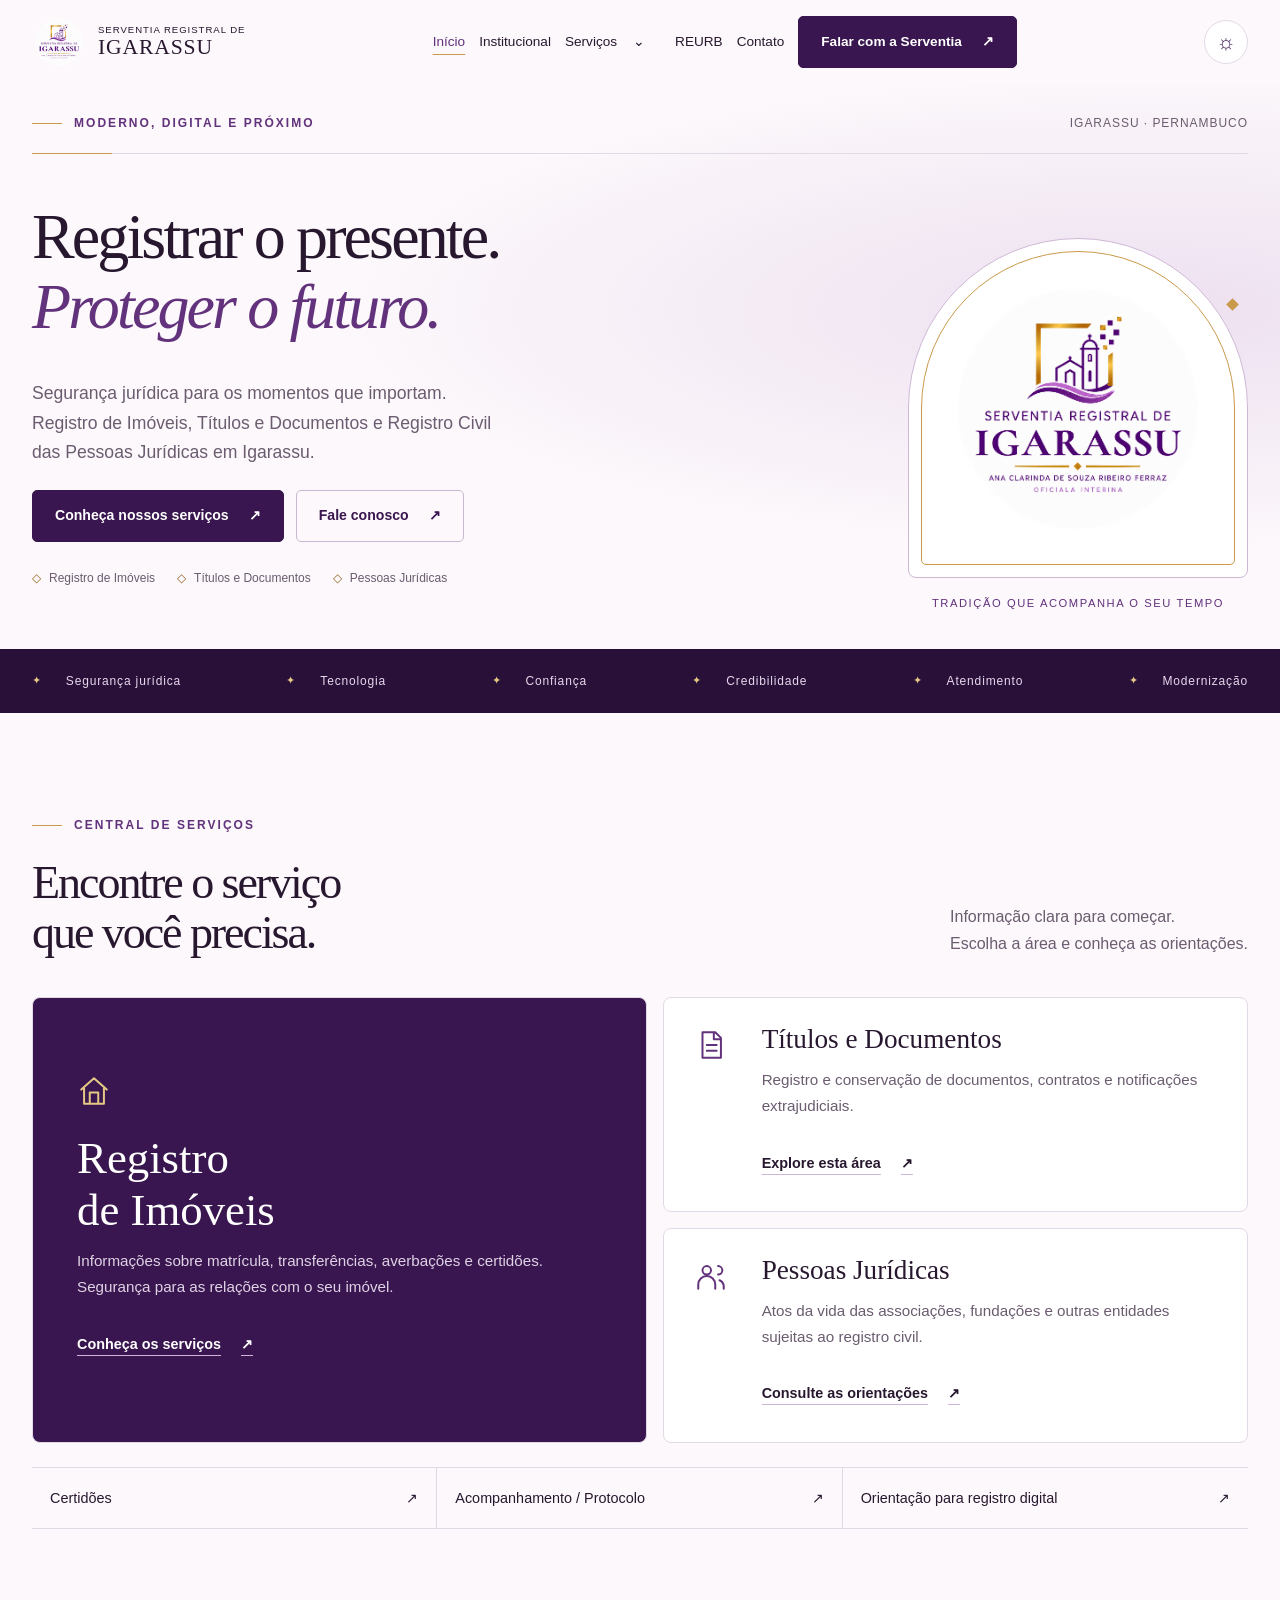
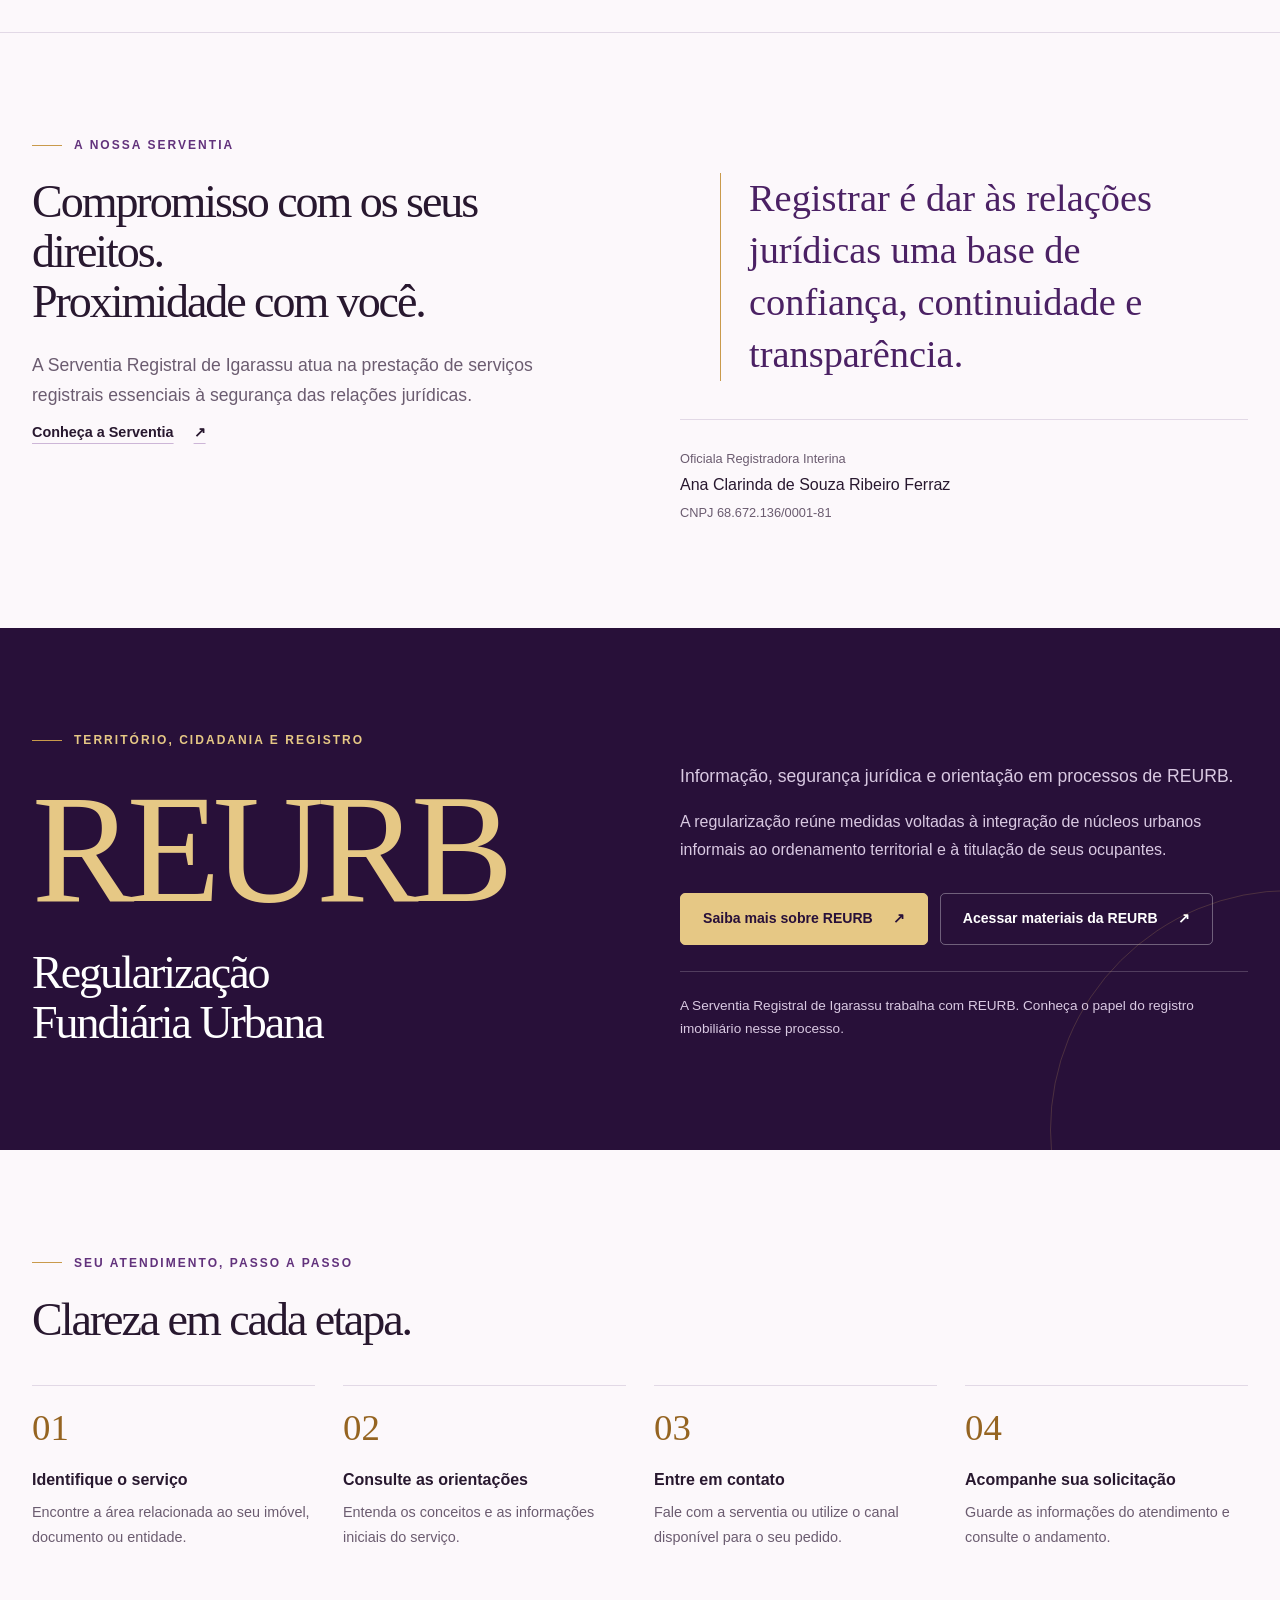
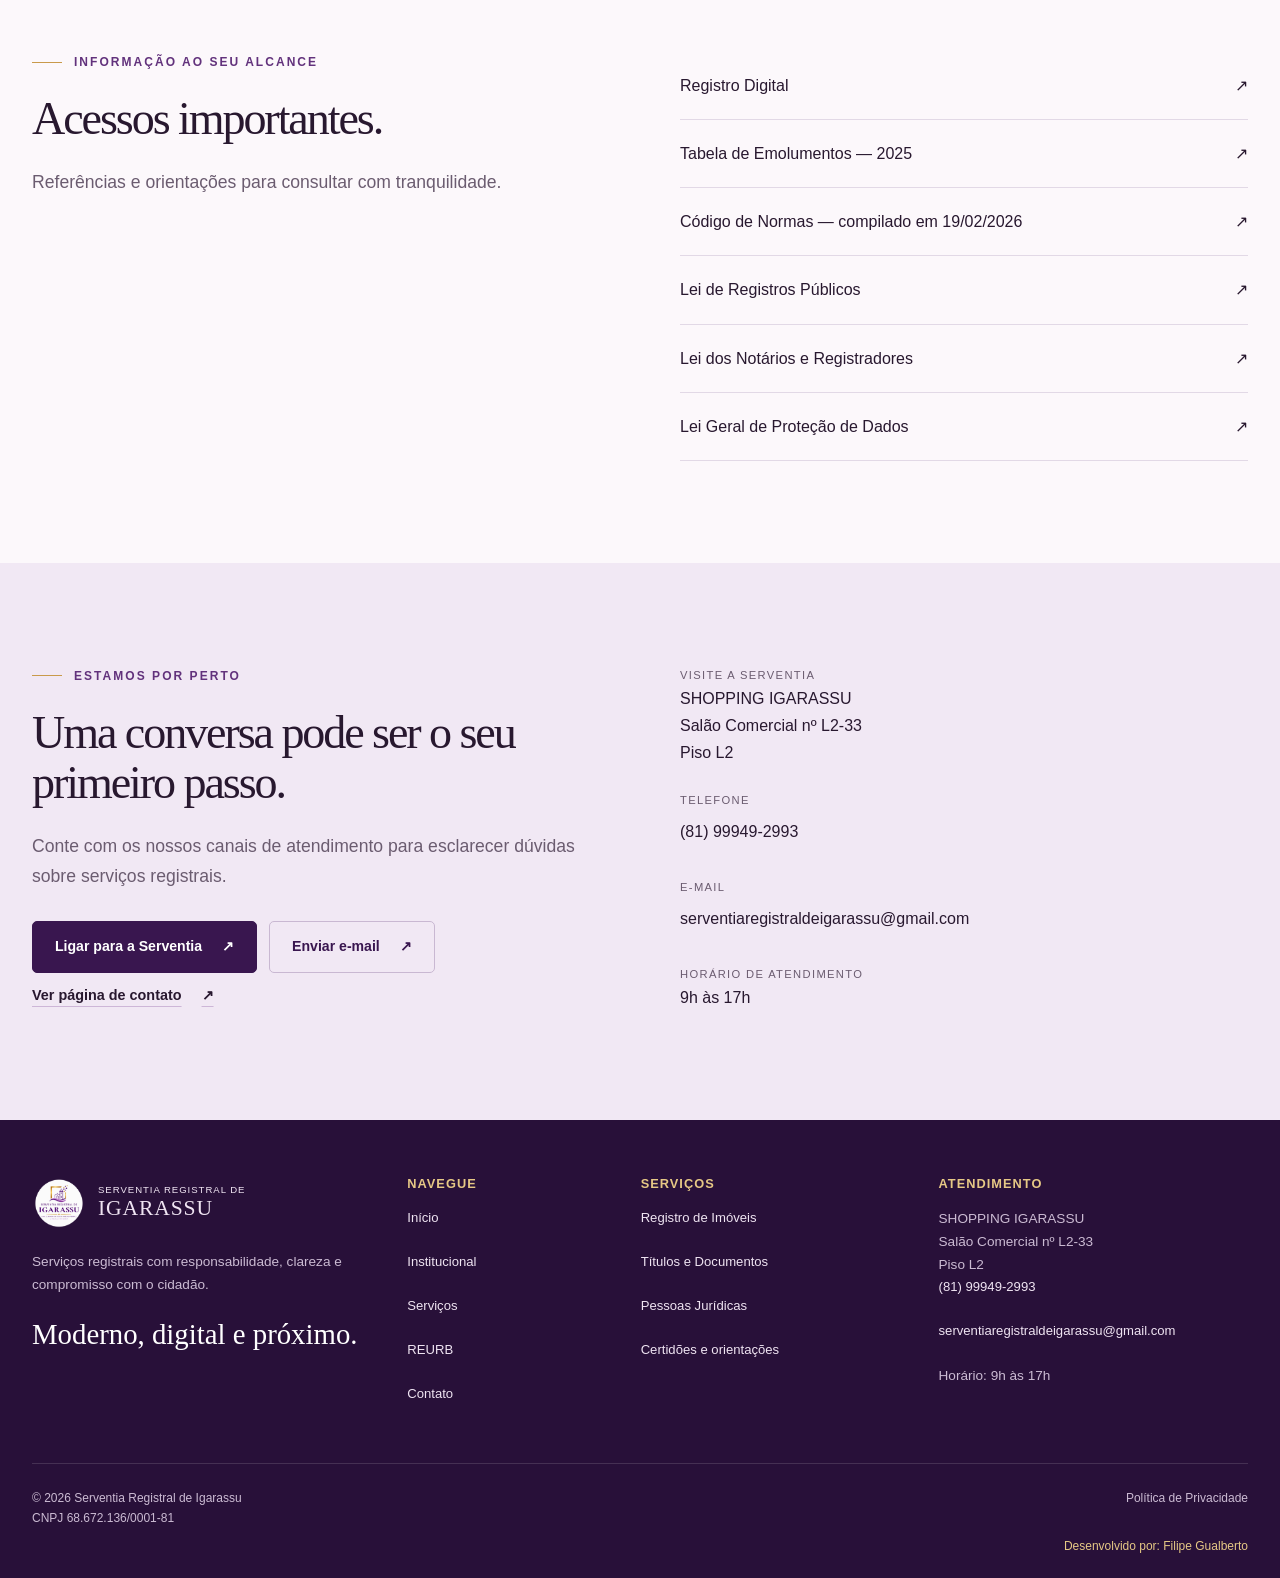
==== commit 0a17394b: "Atualização end" ====
--- a/index.html
+++ b/index.html
@@ -431,9 +431,11 @@
           <div class="contact-lines reveal">
             <div>
               <small>Visite a serventia</small>
-              Rua Joaquim Nabuco, nº 105
-              <br />
-              Centro, Igarassu/PE
+              SHOPPING IGARASSU
+              <br />
+              Salão Comercial nº L2-33
+              <br />
+              Piso L2
             </div>
             <div>
               <small>Telefone</small>
@@ -498,9 +500,11 @@
           <div>
             <h2>ATENDIMENTO</h2>
             <p>
-              Rua Joaquim Nabuco, nº 105
-              <br />
-              Centro, Igarassu/PE
+              SHOPPING IGARASSU
+              <br />
+              Salão Comercial nº L2-33
+              <br />
+              Piso L2
             </p>
             <a href="tel:+5581999492993">(81) 99949-2993</a>
             <a
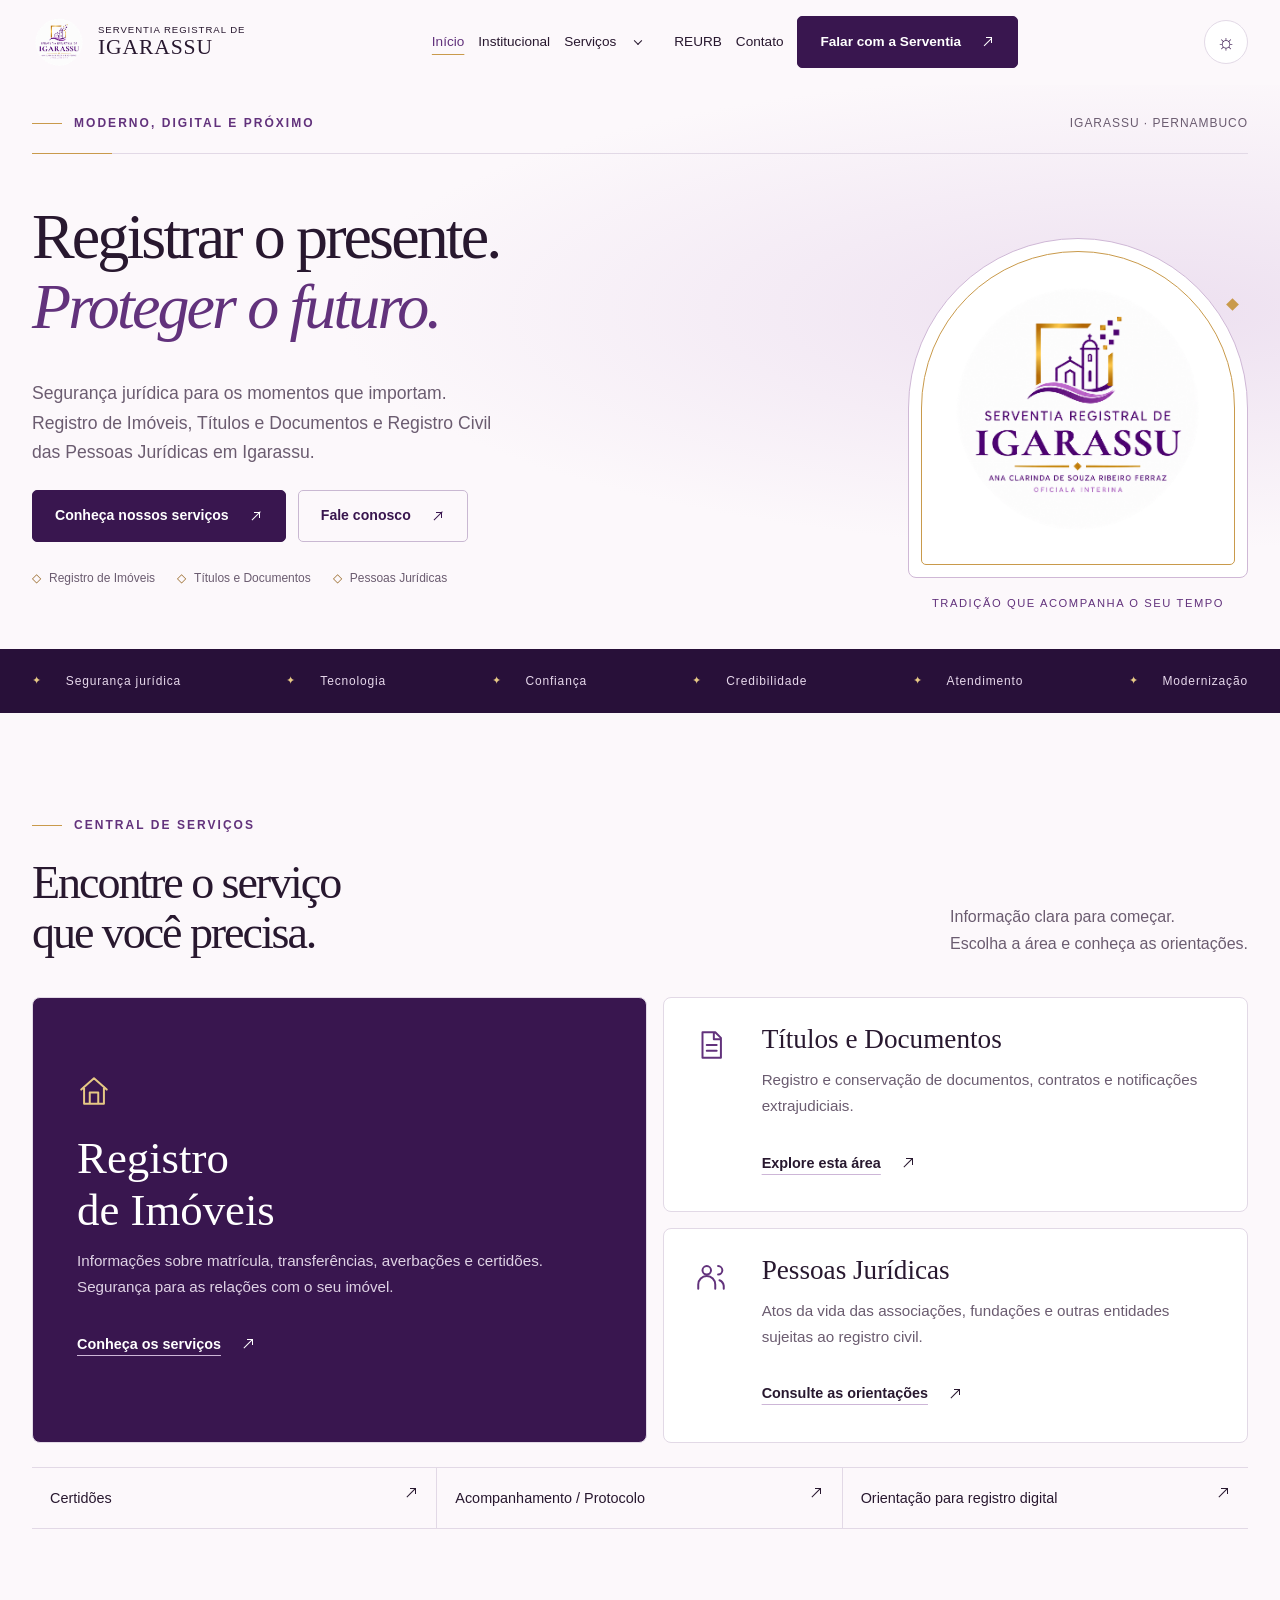
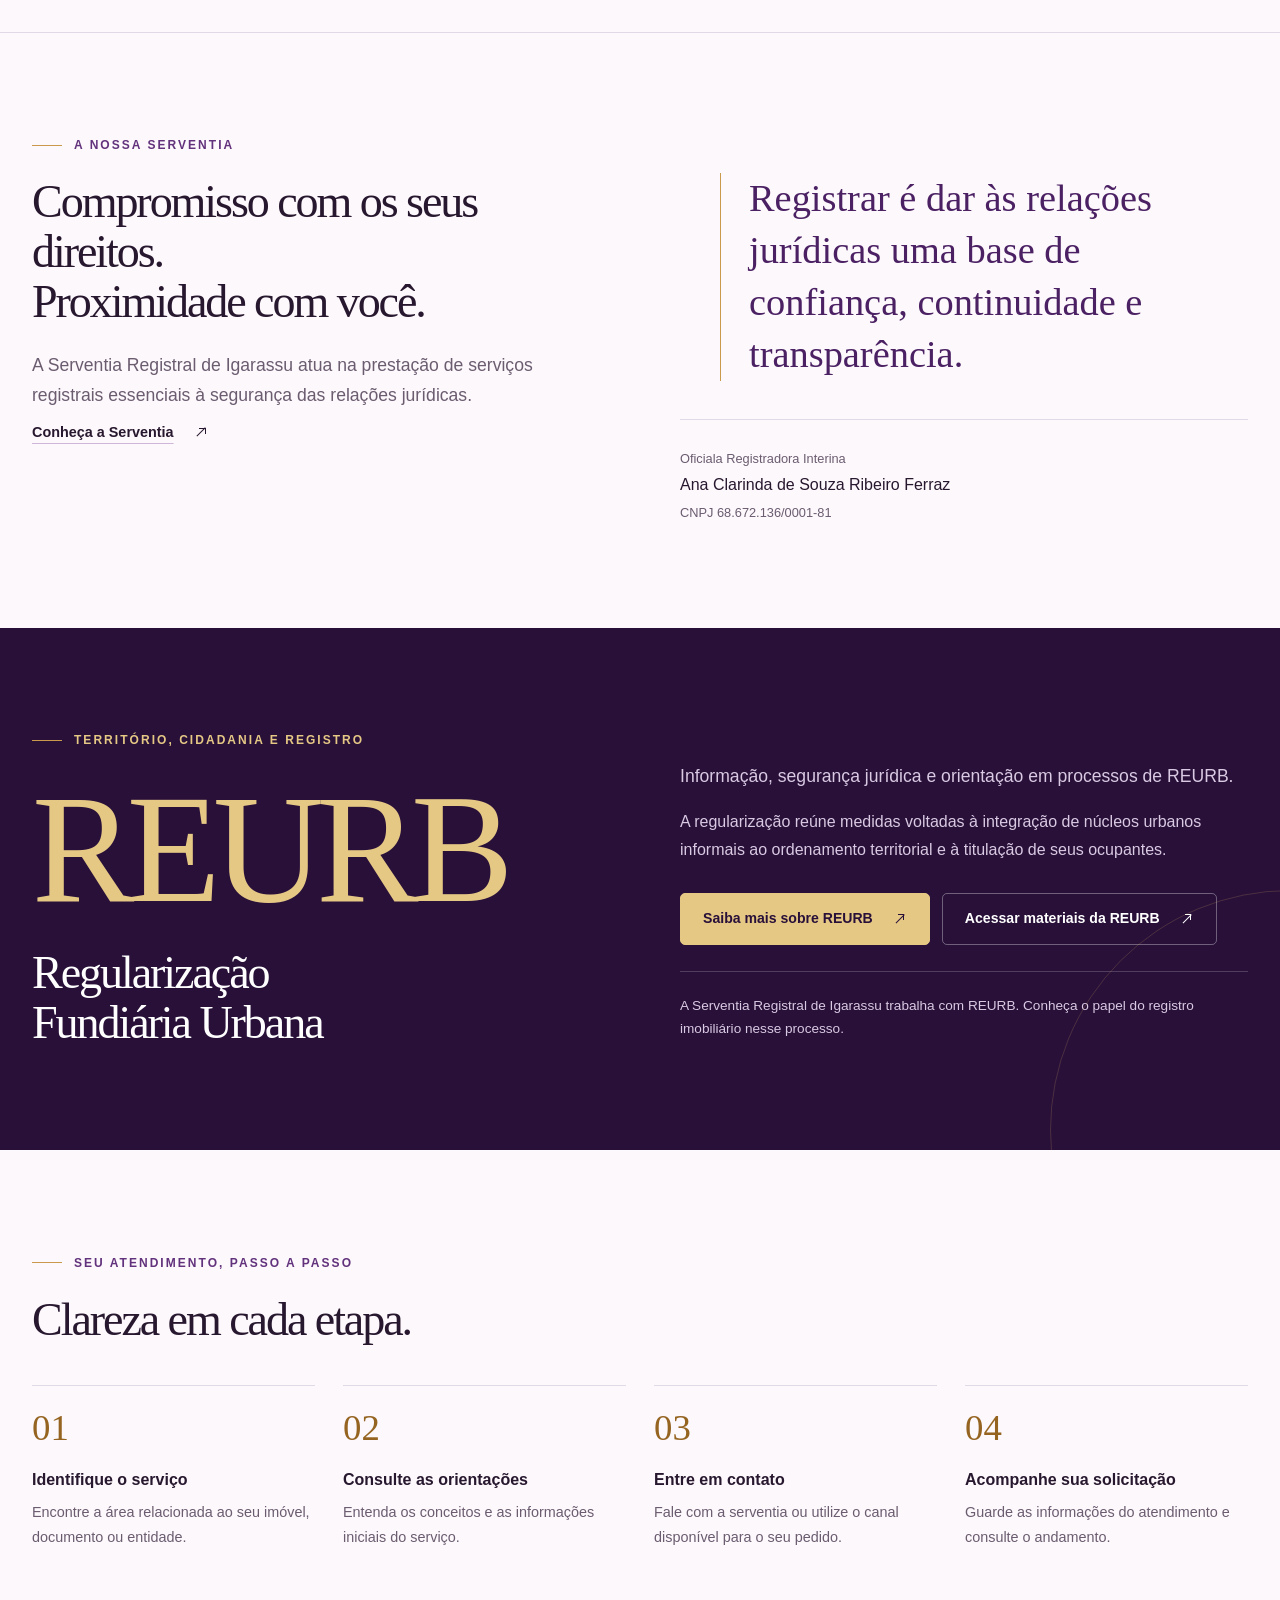
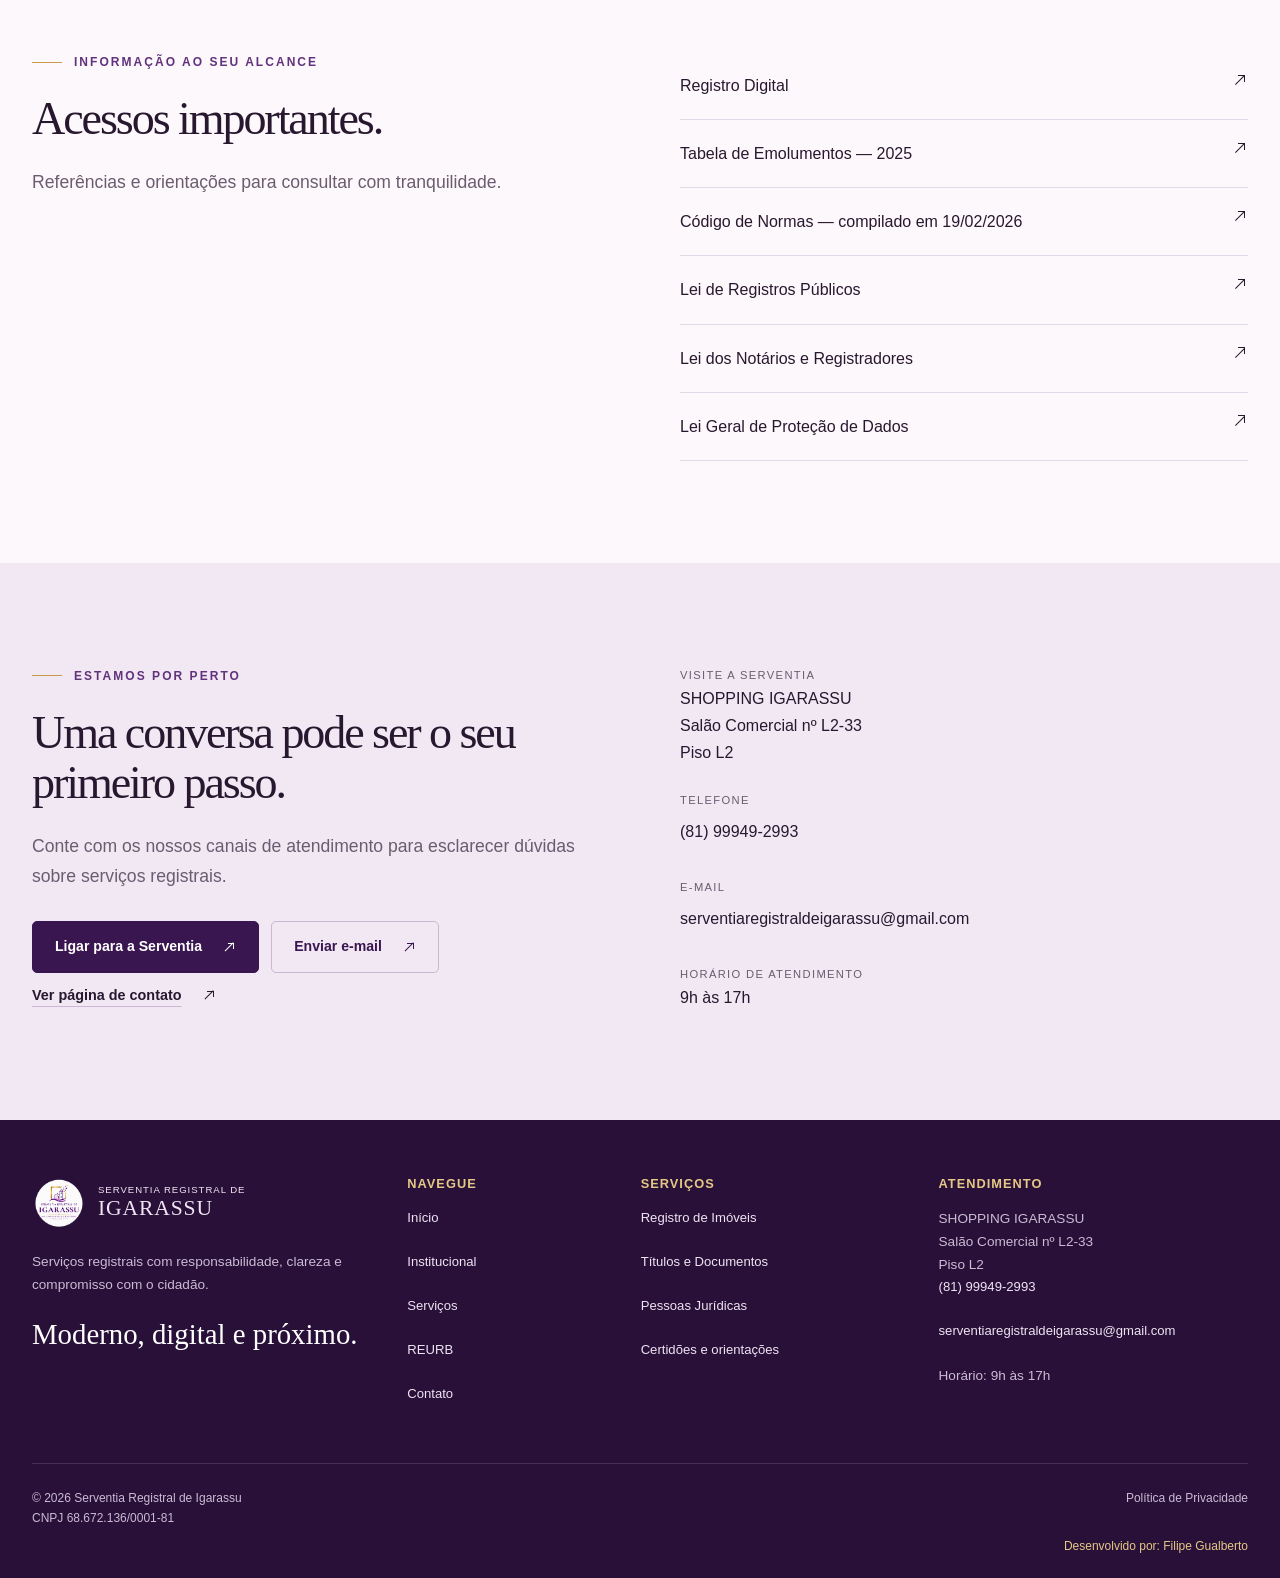
==== commit b658ba58: "Setas" ====
--- a/index.html
+++ b/index.html
@@ -59,7 +59,7 @@
                 aria-expanded="false"
                 aria-controls="service-menu"
               >
-                ⌄
+                <span class="arrow arrow--down" aria-hidden="true"></span>
               </button>
             </div>
             <div class="dropdown-menu" id="service-menu" hidden>
@@ -72,7 +72,7 @@
           <a href="contato.html">Contato</a>
           <a class="button" href="contato.html">
             Falar com a Serventia
-            <span class="arrow" aria-hidden="true">↗</span>
+            <span class="arrow" aria-hidden="true"></span>
           </a>
         </nav>
         <div class="header-actions">
@@ -133,11 +133,11 @@
                 <div class="actions">
                   <a class="button" href="servicos.html">
                     Conheça nossos serviços
-                    <span class="arrow" aria-hidden="true">↗</span>
+                    <span class="arrow" aria-hidden="true"></span>
                   </a>
                   <a class="button secondary" href="contato.html">
                     Fale conosco
-                    <span class="arrow" aria-hidden="true">↗</span>
+                    <span class="arrow" aria-hidden="true"></span>
                   </a>
                 </div>
                 <div class="hero-services">
@@ -193,7 +193,7 @@
               </p>
               <a class="text-link" href="registro-imoveis.html">
                 Conheça os serviços
-                <span class="arrow" aria-hidden="true">↗</span>
+                <span class="arrow" aria-hidden="true"></span>
               </a>
             </article>
             <article class="service-card reveal" data-delay="100">
@@ -204,7 +204,7 @@
               <p>Registro e conservação de documentos, contratos e notificações extrajudiciais.</p>
               <a class="text-link" href="titulos-documentos.html">
                 Explore esta área
-                <span class="arrow" aria-hidden="true">↗</span>
+                <span class="arrow" aria-hidden="true"></span>
               </a>
             </article>
             <article class="service-card reveal" data-delay="200">
@@ -219,23 +219,23 @@
               </p>
               <a class="text-link" href="pessoas-juridicas.html">
                 Consulte as orientações
-                <span class="arrow" aria-hidden="true">↗</span>
+                <span class="arrow" aria-hidden="true"></span>
               </a>
             </article>
           </div>
           <div class="shortcuts">
             <a href="contato.html?servico=certidoes">
               Certidões
-              <span class="arrow" aria-hidden="true">↗</span>
+              <span class="arrow" aria-hidden="true"></span>
             </a>
             <a href="contato.html?servico=protocolo">
               Acompanhamento / Protocolo
-              <span class="arrow" aria-hidden="true">↗</span>
+              <span class="arrow" aria-hidden="true"></span>
             </a>
             <!-- TODO: configurar URL oficial do registro digital em config.js -->
             <a href="contato.html?servico=digital" data-config-link="registroDigital">
               Orientação para registro digital
-              <span class="arrow" aria-hidden="true">↗</span>
+              <span class="arrow" aria-hidden="true"></span>
             </a>
           </div>
         </div>
@@ -255,7 +255,7 @@
             </p>
             <a class="text-link" href="institucional.html">
               Conheça a Serventia
-              <span class="arrow" aria-hidden="true">↗</span>
+              <span class="arrow" aria-hidden="true"></span>
             </a>
           </div>
           <div class="reveal reveal-right">
@@ -291,7 +291,7 @@
             <div class="actions">
               <a class="button gold" href="reurb.html">
                 Saiba mais sobre REURB
-                <span class="arrow" aria-hidden="true">↗</span>
+                <span class="arrow" aria-hidden="true"></span>
               </a>
               <a
                 class="button secondary reurb-drive"
@@ -300,7 +300,7 @@
                 rel="noopener noreferrer"
               >
                 Acessar materiais da REURB
-                <span class="arrow" aria-hidden="true">↗</span>
+                <span class="arrow" aria-hidden="true"></span>
               </a>
             </div>
             <p class="reurb-note">
@@ -348,7 +348,7 @@
           <div class="legal-links">
             <a href="https://ridigital.org.br/" target="_blank" rel="noopener noreferrer">
               Registro Digital
-              <span aria-hidden="true">↗</span>
+              <span class="arrow" aria-hidden="true"></span>
               <span class="visually-hidden">(abre em nova aba)</span>
             </a>
             <a
@@ -357,7 +357,7 @@
               rel="noopener noreferrer"
             >
               Tabela de Emolumentos — 2025
-              <span aria-hidden="true">↗</span>
+              <span class="arrow" aria-hidden="true"></span>
               <span class="visually-hidden">(abre em nova aba)</span>
             </a>
             <a
@@ -366,7 +366,7 @@
               rel="noopener noreferrer"
             >
               Código de Normas — compilado em 19/02/2026
-              <span aria-hidden="true">↗</span>
+              <span class="arrow" aria-hidden="true"></span>
               <span class="visually-hidden">(abre em nova aba)</span>
             </a>
             <a
@@ -375,7 +375,7 @@
               rel="noopener noreferrer"
             >
               Lei de Registros Públicos
-              <span aria-hidden="true">↗</span>
+              <span class="arrow" aria-hidden="true"></span>
               <span class="visually-hidden">(abre em nova aba)</span>
             </a>
             <a
@@ -384,7 +384,7 @@
               rel="noopener noreferrer"
             >
               Lei dos Notários e Registradores
-              <span aria-hidden="true">↗</span>
+              <span class="arrow" aria-hidden="true"></span>
               <span class="visually-hidden">(abre em nova aba)</span>
             </a>
             <a
@@ -393,7 +393,7 @@
               rel="noopener noreferrer"
             >
               Lei Geral de Proteção de Dados
-              <span aria-hidden="true">↗</span>
+              <span class="arrow" aria-hidden="true"></span>
               <span class="visually-hidden">(abre em nova aba)</span>
             </a>
           </div>
@@ -411,7 +411,7 @@
             <div class="actions">
               <a class="button" href="tel:+5581999492993">
                 Ligar para a Serventia
-                <span class="arrow" aria-hidden="true">↗</span>
+                <span class="arrow" aria-hidden="true"></span>
               </a>
               <a
                 class="button secondary"
@@ -420,12 +420,12 @@
                 rel="noopener noreferrer"
               >
                 Enviar e-mail
-                <span class="arrow" aria-hidden="true">↗</span>
+                <span class="arrow" aria-hidden="true"></span>
               </a>
             </div>
             <a class="text-link" href="contato.html">
               Ver página de contato
-              <span class="arrow" aria-hidden="true">↗</span>
+              <span class="arrow" aria-hidden="true"></span>
             </a>
           </div>
           <div class="contact-lines reveal">
--- a/css/style.css
+++ b/css/style.css
@@ -196,7 +196,52 @@
 }
 .arrow {
   display: inline-block;
+  position: relative;
+  width: 1em;
+  height: 1em;
+  flex-shrink: 0;
+  vertical-align: -0.125em;
   transition: transform var(--transition);
+}
+.arrow::before,
+.arrow::after {
+  content: '';
+  position: absolute;
+  border: 0 solid currentColor;
+}
+.arrow::before {
+  top: 50%;
+  left: 50%;
+  width: 0.82em;
+  border-top-width: 0.1em;
+  transform: translate(-50%, -50%) rotate(-45deg);
+}
+.arrow::after {
+  top: 0.17em;
+  right: 0.17em;
+  width: 0.44em;
+  height: 0.44em;
+  border-width: 0.1em 0.1em 0 0;
+}
+.arrow--left::before {
+  width: 0.66em;
+  transform: translate(-50%, -50%);
+}
+.arrow--left::after {
+  top: 50%;
+  left: 0.24em;
+  right: auto;
+  border-width: 0 0 0.1em 0.1em;
+  transform: translateY(-50%) rotate(45deg);
+}
+.arrow--down::before {
+  content: none;
+}
+.arrow--down::after {
+  top: 50%;
+  left: 50%;
+  right: auto;
+  transform: translate(-50%, -70%) rotate(135deg);
 }
 .button:hover .arrow,
 .text-link:hover .arrow {
